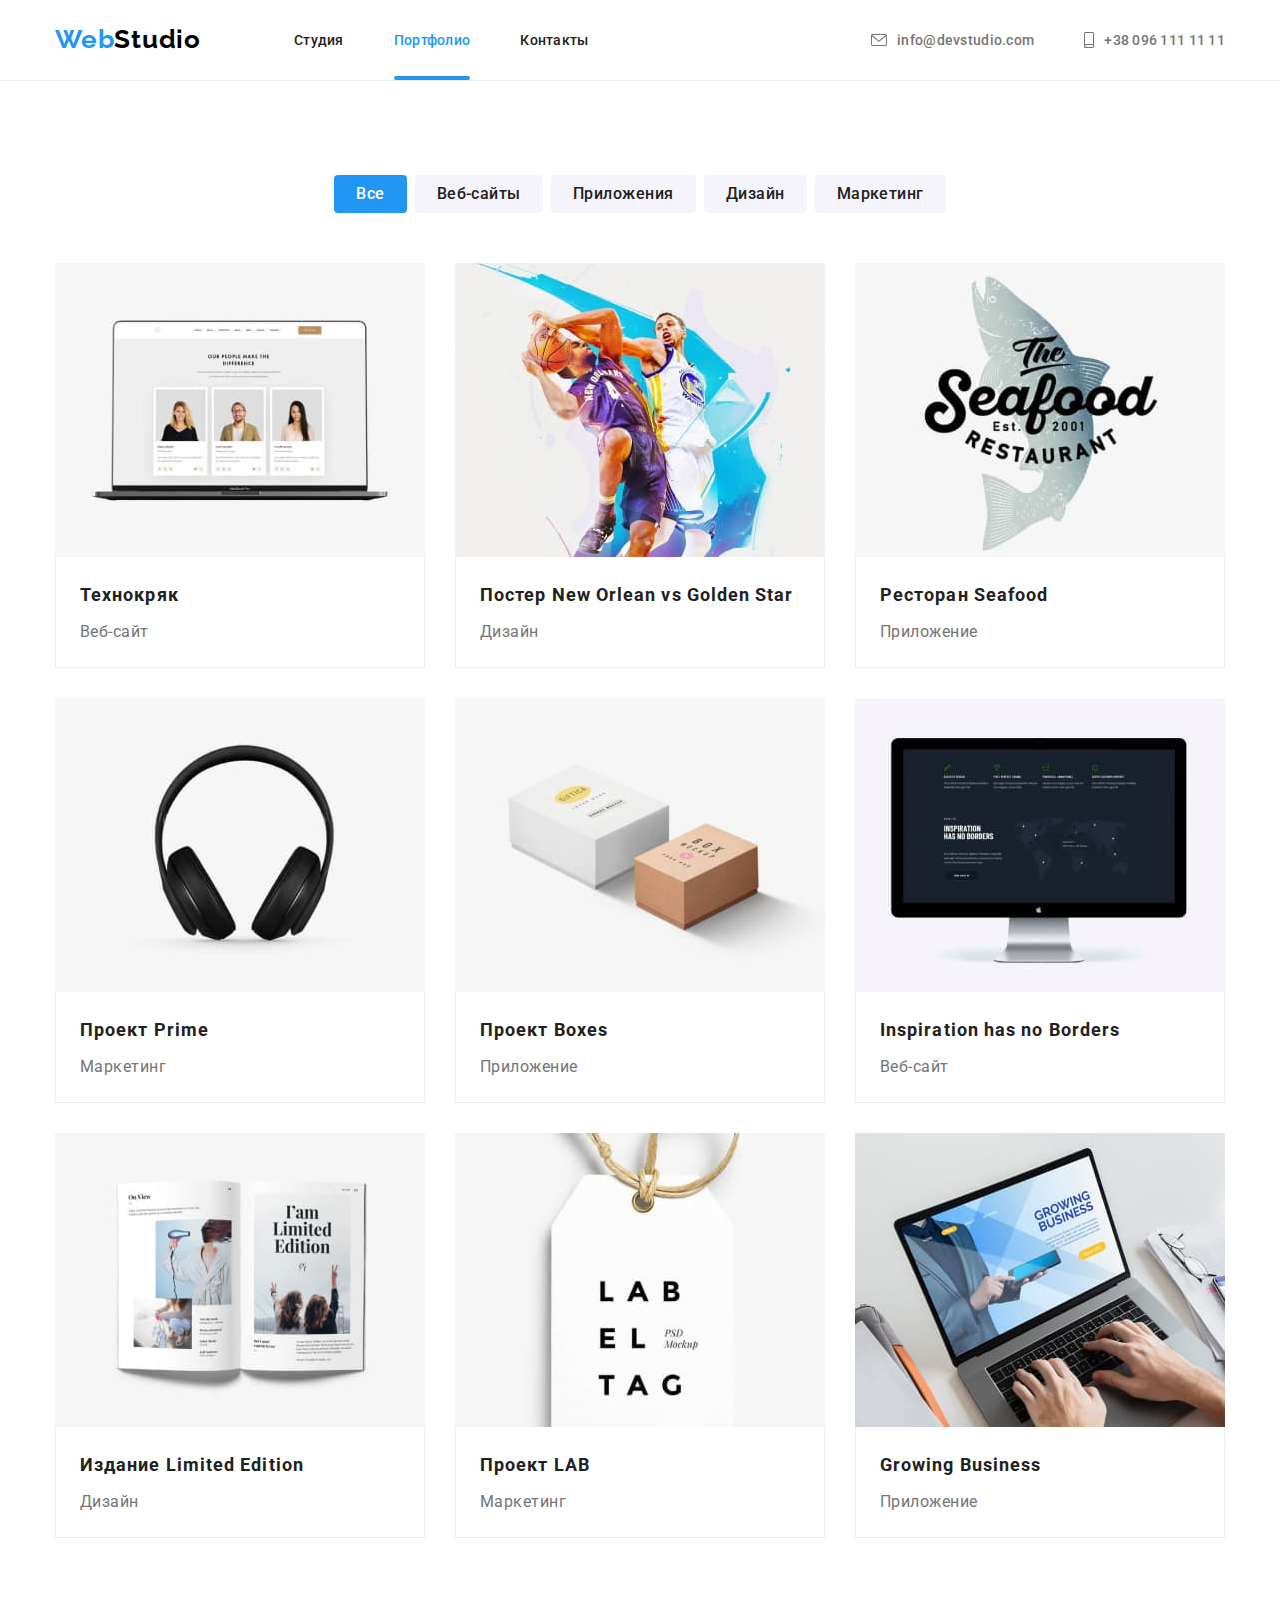
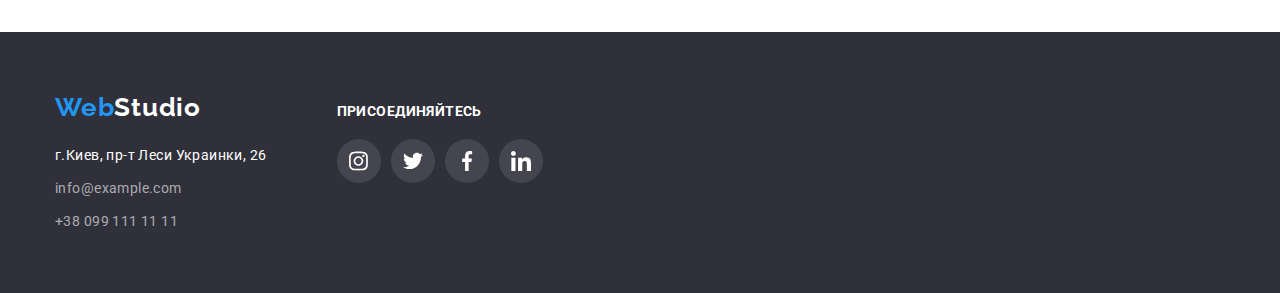
==== portfolio.html @ 3d9059d0 "first commit" ====
<!DOCTYPE html>
<html lang="ru">

<head>
    <meta charset="UTF-8" />
    <meta http-equiv="X-UA-Compatible" content="IE=edge" />
    <meta name="viewport" content="width=device-width, initial-scale=1.0" />
    <title>Студия</title>
    <link rel="preconnect" href="https://fonts.googleapis.com" />
    <link rel="preconnect" href="https://fonts.gstatic.com" crossorigin />
    <link href="https://fonts.googleapis.com/css2?family=Raleway:wght@700&family=Roboto:wght@400;500;700;900&display=swap" rel="stylesheet" />
    <link rel="stylesheet" href="https://cdnjs.cloudflare.com/ajax/libs/modern-normalize/1.1.0/modern-normalize.min.css" />
    <link rel="stylesheet" href="./css/styles.css" />
</head>

<body>
    <!-- Page header-->
    <header class="page-header">
        <!-- Main navigation -->
        <nav class="container main-nav">
            <a href="./index.html" class="logo">Web<span class="color-black">Studio</span></a>
            <ul class="site-nav">
                <li class="item"><a href="./index.html" class="link-text">Студия</a></li>
                <li class="item"><a href="./portfolio.html" class="link-text current">Портфолио</a></li>
                <li class="item"><a href="#" class="link-text">Контакты</a></li>
            </ul>

            <ul class="contacts">
                <li class="item">
                    <a href="mailto:info@devstudio.com" class="link-text">
                        <svg width="16" height="16">
                <use href="./images/icons.svg#envelope"></use>
              </svg>
                        <span>info@devstudio.com</span>
                    </a>
                </li>
                <li class="item">
                    <a href="tel:+380961111111" class="link-text">
                        <svg width="10" height="16">
                <use href="./images/icons.svg#smartphone"></use>
              </svg> +38 096 111 11 11
                    </a>
                </li>
            </ul>
        </nav>
    </header>
    <!-- Unique page content -->
    <main>
        <section class="section">
            <div class="container">
                <h1 class="invisible">Портфолио</h1>
                <ul class="portfolio-filter">
                    <li class="item">
                        <button type="button" class="btn btn-filter btn-active">Все</button>
                    </li>
                    <li class="item">
                        <button type="button" class="btn btn-filter">Веб-сайты</button>
                    </li>
                    <li class="item">
                        <button type="button" class="btn btn-filter">Приложения</button>
                    </li>
                    <li class="item">
                        <button type="button" class="btn btn-filter">Дизайн</button>
                    </li>
                    <li class="item">
                        <button type="button" class="btn btn-filter">Маркетинг</button>
                    </li>
                </ul>
                <ul class="portfolio-list">
                    <li class="item">
                        <a href="#">
                            <div class="item-thumb">
                                <img src="./images/portfolio/portfolio1.jpg" alt="Технокряк" width="370" height="294" />
                                <div class="portfolio-overlay">
                                    <p class="description">
                                        Технокряк это современная площадка распространения коронавируса. Компании используют эту платформу для цифрового шпионажа и атак на защищённые сервера конкурентов.
                                    </p>
                                </div>
                            </div>
                            <div class="item-content">
                                <h2 class="portfolio-title">Технокряк</h2>
                                <p class="portfolio-text">Веб-сайт</p>
                            </div>
                        </a>
                    </li>
                    <li class="item">
                        <a href="#">
                            <div class="item-thumb">
                                <img src="./images/portfolio/portfolio2.jpg" alt="Постер New Orlean" width="370" height="294" />
                                <div class="portfolio-overlay">
                                    <p class="description">
                                        Технокряк это современная площадка распространения коронавируса. Компании используют эту платформу для цифрового шпионажа и атак на защищённые сервера конкурентов.
                                    </p>
                                </div>
                            </div>
                            <div class="item-content">
                                <h2 class="portfolio-title">Постер New Orlean vs Golden Star</h2>
                                <p class="portfolio-text">Дизайн</p>
                            </div>
                        </a>
                    </li>
                    <li class="item">
                        <a href="#">
                            <div class="item-thumb">
                                <img src="./images/portfolio/portfolio3.jpg" alt="Ресторан Seafood" width="370" height="294" />
                                <div class="portfolio-overlay">
                                    <p class="description">
                                        Технокряк это современная площадка распространения коронавируса. Компании используют эту платформу для цифрового шпионажа и атак на защищённые сервера конкурентов.
                                    </p>
                                </div>
                            </div>
                            <div class="item-content">
                                <h2 class="portfolio-title">Ресторан Seafood</h2>
                                <p class="portfolio-text">Приложение</p>
                            </div>
                        </a>
                    </li>
                    <li class="item">
                        <a href="#">
                            <div class="item-thumb">
                                <img src="./images/portfolio/portfolio4.jpg" alt="Проект Prime" width="370" height="294" />
                                <div class="portfolio-overlay">
                                    <p class="description">
                                        Технокряк это современная площадка распространения коронавируса. Компании используют эту платформу для цифрового шпионажа и атак на защищённые сервера конкурентов.
                                    </p>
                                </div>
                            </div>
                            <div class="item-content">
                                <h2 class="portfolio-title">Проект Prime</h2>
                                <p class="portfolio-text">Маркетинг</p>
                            </div>
                        </a>
                    </li>
                    <li class="item">
                        <a href="#">
                            <div class="item-thumb">
                                <img src="./images/portfolio/portfolio5.jpg" alt="Проект Boxes" width="370" height="294" />
                                <div class="portfolio-overlay">
                                    <p class="description">
                                        Технокряк это современная площадка распространения коронавируса. Компании используют эту платформу для цифрового шпионажа и атак на защищённые сервера конкурентов.
                                    </p>
                                </div>
                            </div>
                            <div class="item-content">
                                <h2 class="portfolio-title">Проект Boxes</h2>
                                <p class="portfolio-text">Приложение</p>
                            </div>
                        </a>
                    </li>
                    <li class="item">
                        <a href="#">
                            <div class="item-thumb">
                                <img src="./images/portfolio/portfolio6.jpg" alt="Inspiration has no Borders" width="370" height="294" />
                                <div class="portfolio-overlay">
                                    <p class="description">
                                        Технокряк это современная площадка распространения коронавируса. Компании используют эту платформу для цифрового шпионажа и атак на защищённые сервера конкурентов.
                                    </p>
                                </div>
                            </div>
                            <div class="item-content">
                                <h2 lang="en" class="portfolio-title">Inspiration has no Borders</h2>
                                <p class="portfolio-text">Веб-сайт</p>
                            </div>
                        </a>
                    </li>
                    <li class="item">
                        <a href="#">
                            <div class="item-thumb">
                                <img src="./images/portfolio/portfolio7.jpg" alt="Издание Limited Edition" width="370" height="294" />
                                <div class="portfolio-overlay">
                                    <p class="description">
                                        Технокряк это современная площадка распространения коронавируса. Компании используют эту платформу для цифрового шпионажа и атак на защищённые сервера конкурентов.
                                    </p>
                                </div>
                            </div>
                            <div class="item-content">
                                <h2 class="portfolio-title">Издание Limited Edition</h2>
                                <p class="portfolio-text">Дизайн</p>
                            </div>
                        </a>
                    </li>
                    <li class="item">
                        <a href="#">
                            <div class="item-thumb">
                                <img src="./images/portfolio/portfolio8.jpg" alt="Проект LAB" width="370" height="294" />
                                <div class="portfolio-overlay">
                                    <p class="description">
                                        Технокряк это современная площадка распространения коронавируса. Компании используют эту платформу для цифрового шпионажа и атак на защищённые сервера конкурентов.
                                    </p>
                                </div>
                            </div>
                            <div class="item-content">
                                <h2 class="portfolio-title">Проект LAB</h2>
                                <p class="portfolio-text">Маркетинг</p>
                            </div>
                        </a>
                    </li>
                    <li class="item">
                        <a href="#">
                            <div class="item-thumb">
                                <img src="./images/portfolio/portfolio9.jpg" alt="Growing Business" width="370" height="294" />
                                <div class="portfolio-overlay">
                                    <p class="description">
                                        Технокряк это современная площадка распространения коронавируса. Компании используют эту платформу для цифрового шпионажа и атак на защищённые сервера конкурентов.
                                    </p>
                                </div>
                            </div>
                            <div class="item-content">
                                <h2 lang="en" class="portfolio-title">Growing Business</h2>
                                <p class="portfolio-text">Приложение</p>
                            </div>
                        </a>
                    </li>
                </ul>
            </div>
        </section>
    </main>
    <!-- Page footer-->
    <footer class="page-footer">
        <div class="container">
            <div class="footer-list">
                <div class="footer-address">
                    <a href="./index.html" class="logo logo-footer">
              Web<span class="color-white">Studio</span>
            </a>
                    <address>
              <ul class="address">
                <li>
                  <a
                    href="https://goo.gl/maps/w9HEKeFZL726Zbut9"
                    target="_blank"
                    rel="noreferrer noopener nofollow"
                    class="address-link"
                  >
                    г.Киев, пр-т Леси Украинки, 26
                  </a>
                </li>
                <li>
                  <a href="mailto:info@example.com" class="address-link address-contact">
                    info@example.com
                  </a>
                </li>
                <li>
                  <a href="tel:+380991111111" class="address-link address-contact">
                    +38 099 111 11 11
                  </a>
                </li>
              </ul>
            </address>
                </div>
                <div class="footer-social">
                    <p class="footer-text">Присоединяйтесь</p>
                    <ul class="footer-social-list">
                        <li class="item">
                            <a href="#" class="footer-social-link">
                                <svg width="20" height="20"><use href="./images/icons.svg#instagram"></use></svg>
                            </a>
                        </li>
                        <li class="item">
                            <a href="#" class="footer-social-link">
                                <svg width="20" height="20"><use href="./images/icons.svg#twitter"></use></svg>
                            </a>
                        </li>
                        <li class="item">
                            <a href="#" class="footer-social-link">
                                <svg width="20" height="20"><use href="./images/icons.svg#facebook"></use></svg>
                            </a>
                        </li>
                        <li class="item">
                            <a href="#" class="footer-social-link">
                                <svg width="20" height="20"><use href="./images/icons.svg#linkedin"></use></svg>
                            </a>
                        </li>
                    </ul>
                </div>
            </div>
        </div>
    </footer>
</body>

</html>
---- css/styles.css ----
:root {
    --main-font: 'Roboto';
    --second-font: 'Raleway';
    --main-color-text: #212121;
    --second-color-text: #757575;
    --accent-color: #2196f3;
    --accent-second-color: #188ce8;
    --primary-bgr: #ffffff;
    --second-bgr: #f5f4fa;
    --accent-bgr: #2f303a;
    --sec-text-color: var(--primary-bgr);
    --timing-function: cubic-bezier(0.4, 0, 0.2, 1);
}

body {
    font-family: var(--main-font), sans-serif;
    font-size: 14px;
    font-style: normal;
    font-weight: normal;
    background: var(--primary-bgr);
    color: var(--main-color-text);
}

ul {
    list-style: none;
    padding-left: 0;
}

a {
    text-decoration: none;
}

h1,
h2,
h3,
h4,
h5,
h6,
ul,
p {
    margin-top: 0;
    margin-bottom: 0;
}

img {
    display: block;
}

.btn {
    font-family: inherit;
    border-width: 0;
    cursor: pointer;
}

.color-black {
    color: #000000;
}

.color-white {
    color: #ffffff;
}

.invisible {
    visibility: hidden;
    height: 0;
}

.page-header {
    border-bottom: 1px solid #ececec;
}

.section {
    padding: 94px 0 94px 0;
}

.section-title {
    font-weight: 700;
    font-size: 36px;
    line-height: calc(42 / 36);
    text-align: center;
    letter-spacing: 0.03em;
    color: var(--main-color-text);
    margin-bottom: 50px;
}

.container {
    width: 1200px;
    margin-left: auto;
    margin-right: auto;
    padding-left: 15px;
    padding-right: 15px;
}


/* navigation section */

.logo {
    display: block;
    margin-right: 93px;
    padding-top: 24px;
    padding-bottom: 25px;
    font-family: var(--second-font), sans-serif;
    font-weight: 700;
    font-size: 26px;
    line-height: calc(31 / 26);
    letter-spacing: 0.03em;
    color: var(--accent-color);
}

.page-header .main-nav {
    display: flex;
    align-items: center;
}

.site-nav,
.contacts {
    display: flex;
}

.contacts {
    margin-left: auto;
}

.site-nav .item:not(:last-child) {
    margin-right: 50px;
}

.site-nav .link-text,
.contacts .link-text {
    display: block;
    padding-top: 32px;
    padding-bottom: 32px;
    font-weight: 500;
    line-height: calc(16 / 14);
    letter-spacing: 0.02em;
}

.site-nav .link-text {
    position: relative;
    color: var(--main-color-text);
}

.site-nav .link-text::after {
    content: '';
    position: absolute;
    left: 0;
    bottom: 0;
    display: block;
    width: 100%;
    height: 4px;
    border-radius: 2px;
    background-color: var(--accent-color);
    opacity: 0;
    transform: scaleX(0);
    transition: transform 250ms cubic-bezier(0.4, 0, 0.2, 1), opacity 250ms cubic-bezier(0.4, 0, 0.2, 1);
}

.site-nav .link-text:hover::after,
.link-text.current::after {
    opacity: 1;
    transform: scaleX(1);
}

.contacts .link-text {
    display: flex;
    align-items: center;
    justify-content: center;
    color: var(--second-color-text);
    transition: color 250ms var(--timing-function);
}

.contacts .item+.item {
    margin-left: 50px;
}

.link-text.current {
    color: var(--accent-color);
}

.link-text svg {
    margin-right: 10px;
    fill: #757575;
    transition: fill 250ms var(--timing-function);
}

.contacts .link-text:hover svg,
.contacts .link-text:focus svg {
    fill: var(--accent-color);
}

.site-nav .link-text:hover,
.site-nav .link-text:focus,
.contacts .link-text:hover,
.contacts .link-text:focus {
    color: var(--accent-color);
}


/* hero section */

.hero {
    min-height: 600px;
    max-width: 1600px;
    margin-left: auto;
    margin-right: auto;
    padding: 200px 0;
    text-align: center;
    border: 1px solid #000000;
    background-color: #c4c4c4;
    background-image: linear-gradient(rgba(25, 28, 38, 0.2), rgba(25, 28, 38, 0.2)), url('../images/hero.jpg');
    background-repeat: no-repeat;
    background-size: cover;
    background-position: center;
    filter: drop-shadow(0px 4px 4px rgba(0, 0, 0, 0.25));
}

.hero-title {
    font-weight: 900;
    font-size: 44px;
    line-height: calc(60 / 44);
    letter-spacing: 0.06em;
    text-transform: uppercase;
    max-width: 650px;
    margin: 0 auto;
    margin-bottom: 30px;
    color: var(--sec-text-color);
}

.hero-btn {
    background-color: var(--accent-color);
    box-shadow: 0px 4px 4px rgba(0, 0, 0, 0.15);
    border-radius: 4px;
    padding: 10px 32px;
    display: inline-block;
    font-weight: 700;
    font-size: 16px;
    line-height: calc(30 / 16);
    letter-spacing: 0.06em;
    color: var(--sec-text-color);
    transition: background-color 250ms var(--timing-function);
}

.hero-btn:hover,
.hero-btn:focus {
    background-color: var(--accent-second-color);
}


/* section  featurs*/

.feature-section {
    padding-bottom: 0px;
}

.feature-list {
    display: flex;
}

.feature-list>.item {
    width: calc(100% - 90px / 4);
}

.feature-list>.item:not(:nth-child(4n)) {
    margin-right: 30px;
}

.thumb {
    margin-left: -4px;
    margin-bottom: -4px;
    padding: 25px 0 25px 0;
    text-align: center;
    margin-bottom: 30px;
    background-color: var(--second-bgr);
}

.feature-title {
    font-weight: 700;
    line-height: calc(16 / 14);
    letter-spacing: 0.03em;
    text-transform: uppercase;
    color: var(--main-color-text);
    margin-bottom: 10px;
}

.feature-text {
    line-height: calc(24 / 14);
    letter-spacing: 0.03em;
    color: var(--second-color-text);
}


/* works section */

.works-list {
    display: flex;
}

.works-list .item {
    width: calc(100% - 60px / 3);
}

.works-list .item:not(:nth-child(3n)) {
    margin-right: 30px;
}

.works-list .item-thumb {
    position: relative;
}

.img-label {
    position: absolute;
    bottom: 0;
    left: 0;
    display: flex;
    justify-content: center;
    padding-top: 24px;
    padding-bottom: 24px;
    width: 100%;
    align-items: center;
    background: rgba(47, 48, 58, 0.8);
}

.img-label-text {
    font-weight: bold;
    font-size: 14px;
    line-height: calc(16 / 14);
    letter-spacing: 0.03em;
    text-transform: uppercase;
    color: var(--sec-text-color);
}


/* our team */

.team-section {
    background-color: var(--second-bgr);
}

.team-list {
    display: flex;
}

.team-list>.item {
    width: calc(100% - 90px / 4);
    background-color: var(--primary-bgr);
    box-shadow: 0px 1px 3px rgba(0, 0, 0, 0.12), 0px 1px 1px rgba(0, 0, 0, 0.14), 0px 2px 1px rgba(0, 0, 0, 0.2);
    border-radius: 0px 0px 4px 4px;
}

.team-list>.item:not(:nth-child(4n)) {
    margin-right: 30px;
}

.team-content {
    padding-top: 30px;
    padding-bottom: 30px;
}

.team-title {
    margin-bottom: 10px;
    font-weight: 500;
    font-size: 16px;
    line-height: calc(19 / 16);
    text-align: center;
    letter-spacing: 0.03em;
    color: var(--main-color-text);
}

.team-text {
    margin-bottom: 16px;
    font-size: 16px;
    line-height: calc(19 / 16);
    text-align: center;
    letter-spacing: 0.03em;
    color: var(--second-color-text);
}

.team-social-list {
    display: flex;
    justify-content: center;
}

.team-social-list>.item:not(:last-child) {
    margin-right: 10px;
}


/* team social link lists */

.team-social-link {
    display: flex;
    align-items: center;
    justify-content: center;
    width: 44px;
    height: 44px;
    border-radius: 50%;
    background-color: var(--primary-bgr);
    transition: background-color 250ms var(--timing-function);
}

.team-social-link svg {
    width: 20px;
    height: 20px;
    fill: #afb1b8;
    transition: fill 250ms var(--timing-function);
}

.team-social-link:hover,
.team-social-link:focus {
    background-color: var(--accent-color);
}

.team-social-link:hover svg,
.team-social-link:focus svg {
    fill: #ffffff;
}


/* customer section */

.customer-list {
    display: flex;
}

.customer-list>.item:not(:nth-child(6n)) {
    margin-right: 30px;
}

.customer-link {
    display: block;
    width: 170px;
    height: 92px;
    padding: 16px 32px;
    border: 1px solid #afb1b8;
    border-radius: 4px;
    transition: border-color 250ms var(--timing-function);
}

.customer-link svg {
    fill: #afb1b8;
    transition: fill 250ms var(--timing-function);
}

.customer-link:hover {
    border: 1px solid var(--accent-color);
}

.customer-link:hover svg,
.customer-link:focus svg {
    fill: var(--accent-color);
}


/* footer */

.page-footer {
    padding: 60px 0 60px 0;
    background-color: var(--accent-bgr);
}

.footer-list {
    display: flex;
    align-items: baseline;
}

.logo-footer {
    margin-right: 0;
    padding: 0;
}


/* footer address */

.address {
    margin-top: 20px;
    font-style: normal;
}

.address-link {
    display: inline-block;
    line-height: 24px;
    letter-spacing: 0.03em;
    color: var(--primary-bgr);
}

.address-link.address-contact {
    margin-top: 9px;
    color: rgba(255, 255, 255, 0.6);
    transition: color 250ms var(--timing-function);
}

.address-link.address-contact:hover,
.address-link.address-contact:focus {
    color: var(--accent-color);
}


/* footer social link */

.footer-social {
    padding-left: 70px;
}

.footer-text {
    margin-bottom: 20px;
    font-weight: bold;
    line-height: calc(16 / 14);
    letter-spacing: 0.03em;
    text-transform: uppercase;
    color: var(--primary-bgr);
}

.footer-social-list {
    display: flex;
}

.footer-social-list>.item:not(:last-child) {
    margin-right: 10px;
}

.footer-social-link {
    display: flex;
    align-items: center;
    justify-content: center;
    width: 44px;
    height: 44px;
    border-radius: 50%;
    background-color: rgba(255, 255, 255, 0.1);
    transition: background-color 250ms var(--timing-function);
}

.footer-social-link svg {
    fill: var(--primary-bgr);
    transition: fill 250ms var(--timing-function);
}

.footer-social-link:hover {
    background-color: var(--accent-color);
}

.footer-social-link:hover svg,
.footer-social-link:focus svg {
    fill: var(--primary-bgr);
}


/* portfolio page */

.portfolio-filter {
    margin-bottom: 50px;
    display: flex;
    justify-content: center;
}

.portfolio-filter .item:not(:last-child) {
    margin-right: 8px;
}

.btn-filter {
    padding: 6px 22px;
    font-weight: 500;
    font-size: 16px;
    line-height: calc(26 / 16);
    text-align: center;
    letter-spacing: 0.03em;
    border-radius: 4px;
    color: var(--main-color-text);
    background-color: var(--second-bgr);
    transition: background-color 250ms var(--timing-function);
}

.btn-filter:hover,
.btn-filter:focus {
    background-color: var(--accent-color);
    color: var(--sec-text-color);
}

.btn-filter.btn-active {
    background-color: var(--accent-color);
    color: var(--sec-text-color);
}


/* portfolio lists */

.portfolio-list {
    display: flex;
    flex-wrap: wrap;
}

.portfolio-list .item {
    margin-bottom: 30px;
    transition: background-color 250ms var(--timing-function);
}

.portfolio-list .item:not(:nth-child(3n)) {
    margin-right: 30px;
}

.portfolio-list .item:nth-last-child(-n+3) {
    margin-bottom: 0;
}

.portfolio-filter .item:hover,
.portfolio-filter .item:focus {
    box-shadow: 0px 3px 1px rgba(0, 0, 0, 0.1), 0px 1px 2px rgba(0, 0, 0, 0.08), 0px 2px 2px rgba(0, 0, 0, 0.12);
    border-radius: 4px;
}

.portfolio-list .item:hover,
.portfolio-list .item:focus {
    box-shadow: 0px 1px 3px rgb(0 0 0 / 12%), 0px 1px 1px rgb(0 0 0 / 14%), 0px 2px 1px rgb(0 0 0 / 20%);
}

.portfolio-list .item:hover .portfolio-overlay {
    transform: translateY(0);
    opacity: 1;
}

.portfolio-list .item-thum:hover::before {
    opacity: 1;
}

.portfolio-list .item-thumb {
    position: relative;
    overflow: hidden;
}

.portfolio-overlay {
    position: absolute;
    top: 0;
    left: 0;
    width: 100%;
    height: 100%;
    padding: 63px 24px;
    background: rgba(33, 150, 243, 0.9);
    transform: translateY(100%);
    opacity: 0;
    transition: transform 250ms var(--timing-function), opacity 250ms var(--timing-function);
}

.portfolio-overlay>.description {
    font-size: 18px;
    line-height: calc(28 / 18);
    letter-spacing: 0.03em;
    color: var(--sec-text-color);
}

.portfolio-title {
    margin-bottom: 4px;
    font-weight: 700;
    font-size: 18px;
    line-height: calc(36 / 18);
    letter-spacing: 0.06em;
    color: var(--main-color-text);
}

.portfolio-list .item-content {
    padding: 20px 24px;
    border-style: solid;
    border-width: 0 1px 1px 1px;
    border-color: #eeeeee;
}

.portfolio-text {
    font-size: 16px;
    line-height: calc(30 / 16);
    letter-spacing: 0.03em;
    color: var(--second-color-text);
}


/* modal style */

.backdrop {
    position: fixed;
    top: 0;
    left: 0;
    width: 100%;
    height: 100%;
    background-color: rgba(0, 0, 0, 0.2);
    opacity: 1;
    transition: opacity 250ms cubic-bezier(0.4, 0, 0.2, 1);
}

.backdrop.is-hidden {
    opacity: 0;
    pointer-events: none;
}

.backdrop.is-hidden .modal {
    transform: translate(-50%, -50%) scale(1.1);
}

.modal {
    position: absolute;
    top: 50%;
    left: 50%;
    min-width: 528px;
    min-height: 581px;
    padding: 15px;
    background-color: var(--primary-bgr);
    box-shadow: 0px 1px 3px rgba(0, 0, 0, 0.12), 0px 1px 1px rgba(0, 0, 0, 0.14), 0px 2px 1px rgba(0, 0, 0, 0.2);
    border-radius: 4px;
    transform: translate(-50%, -50%) scale(1);
    transition: transform 250ms cubic-bezier(0.4, 0, 0.2, 1);
}

.modal-close {
    display: flex;
    align-items: center;
    justify-content: center;
    position: absolute;
    top: 0;
    right: 0;
    margin-top: 8px;
    margin-right: 8px;
    width: 30px;
    height: 30px;
    border-radius: 50%;
    background-color: var(--primary-bgr);
    border: 1px solid rgba(0, 0, 0, 0.1);
}

.modal-close svg {
    fill: #000000;
}
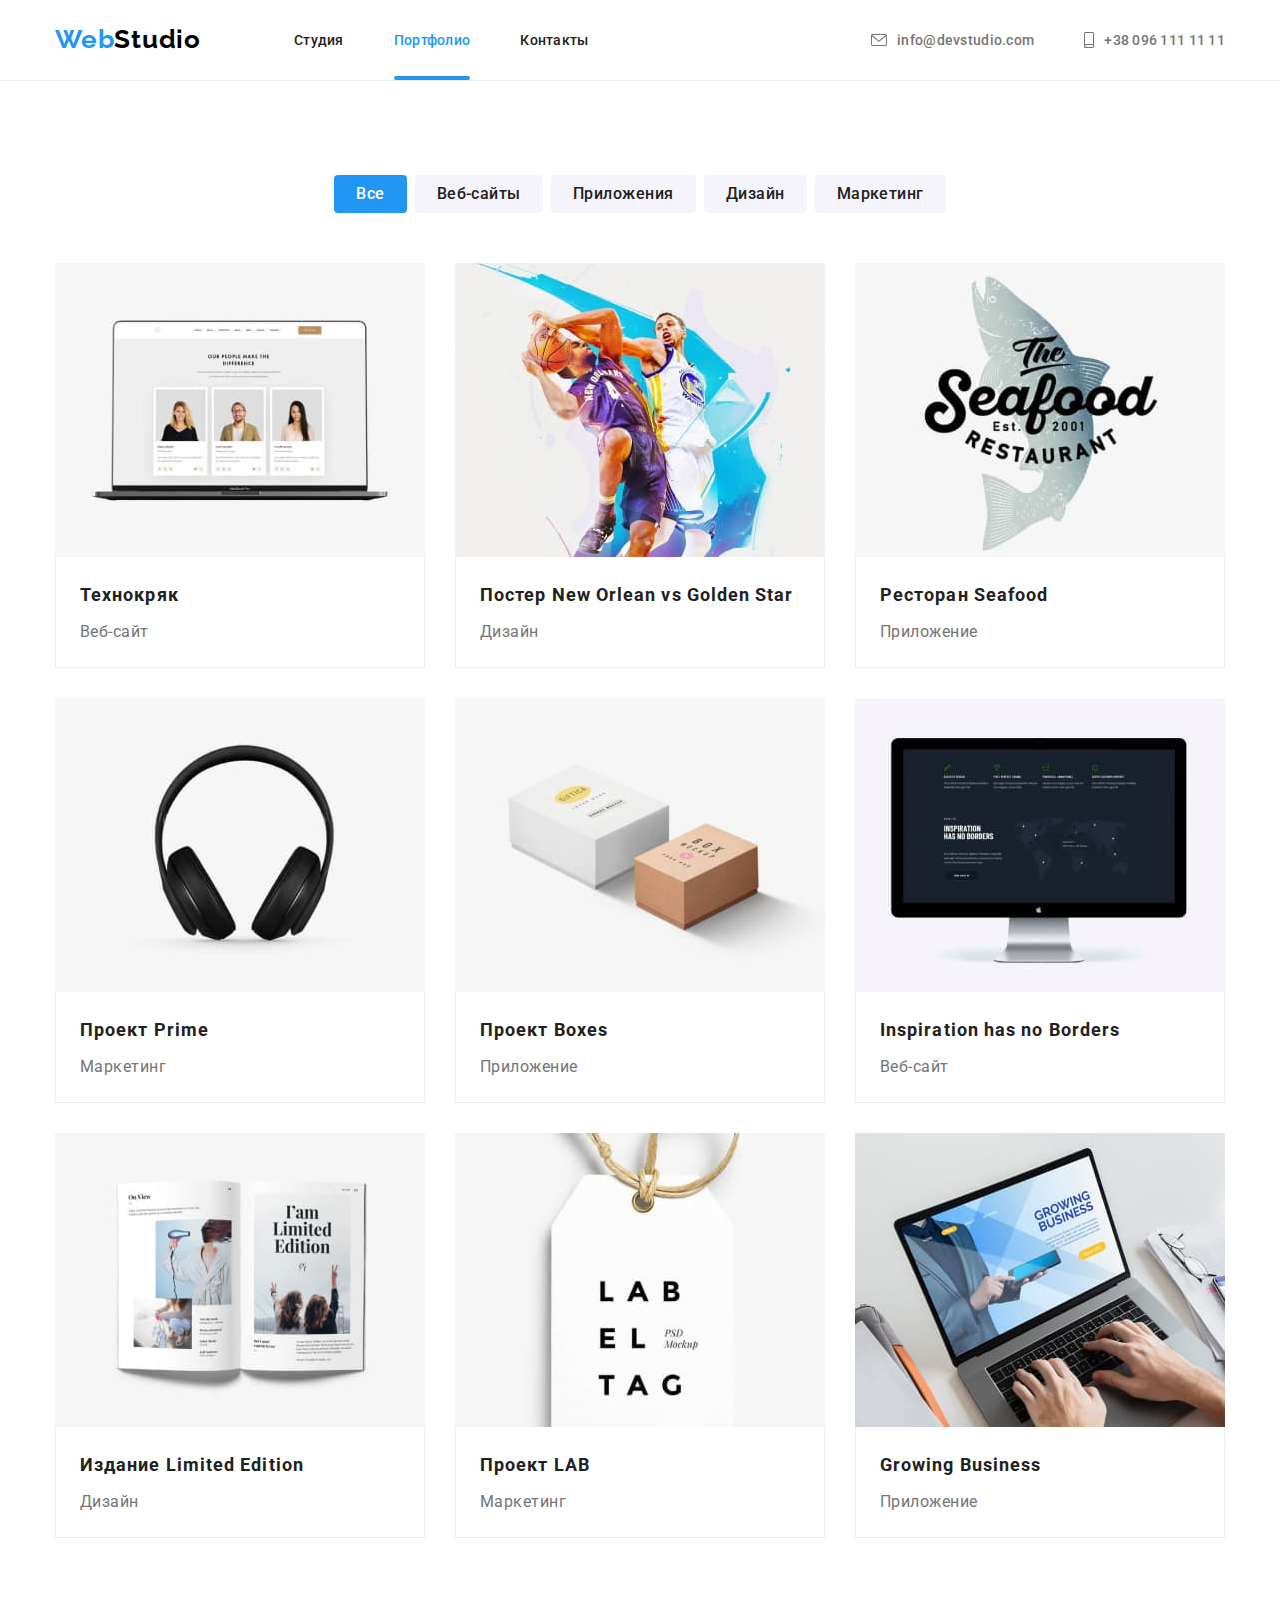
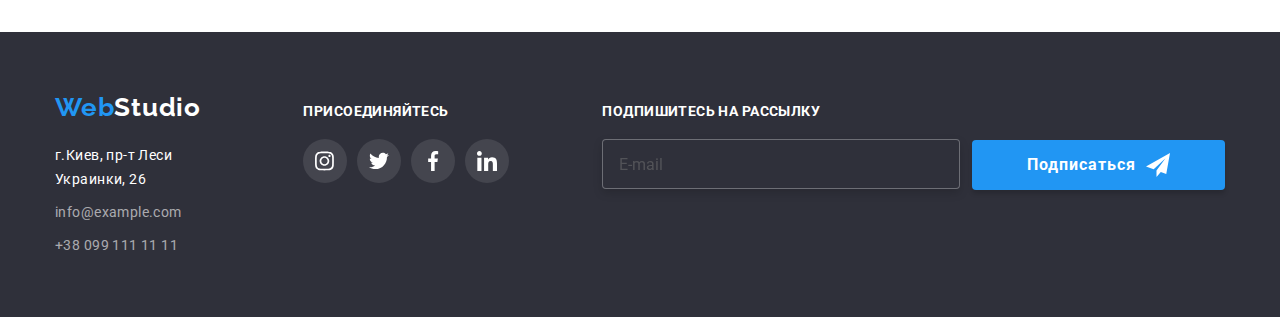
==== commit 309f08ed: "first commit" ====
--- a/portfolio.html
+++ b/portfolio.html
@@ -1,229 +1,298 @@
 <!DOCTYPE html>
 <html lang="ru">
-
-<head>
+  <head>
     <meta charset="UTF-8" />
     <meta http-equiv="X-UA-Compatible" content="IE=edge" />
     <meta name="viewport" content="width=device-width, initial-scale=1.0" />
     <title>Студия</title>
     <link rel="preconnect" href="https://fonts.googleapis.com" />
     <link rel="preconnect" href="https://fonts.gstatic.com" crossorigin />
-    <link href="https://fonts.googleapis.com/css2?family=Raleway:wght@700&family=Roboto:wght@400;500;700;900&display=swap" rel="stylesheet" />
-    <link rel="stylesheet" href="https://cdnjs.cloudflare.com/ajax/libs/modern-normalize/1.1.0/modern-normalize.min.css" />
+    <link
+      href="https://fonts.googleapis.com/css2?family=Raleway:wght@700&family=Roboto:wght@400;500;700;900&display=swap"
+      rel="stylesheet"
+    />
+    <link
+      rel="stylesheet"
+      href="https://cdnjs.cloudflare.com/ajax/libs/modern-normalize/1.1.0/modern-normalize.min.css"
+    />
     <link rel="stylesheet" href="./css/styles.css" />
-</head>
+  </head>
 
-<body>
+  <body>
     <!-- Page header-->
     <header class="page-header">
-        <!-- Main navigation -->
-        <nav class="container main-nav">
-            <a href="./index.html" class="logo">Web<span class="color-black">Studio</span></a>
-            <ul class="site-nav">
-                <li class="item"><a href="./index.html" class="link-text">Студия</a></li>
-                <li class="item"><a href="./portfolio.html" class="link-text current">Портфолио</a></li>
-                <li class="item"><a href="#" class="link-text">Контакты</a></li>
-            </ul>
+      <!-- Main navigation -->
+      <nav class="container main-nav">
+        <a href="./index.html" class="logo">Web<span class="color-black">Studio</span></a>
+        <ul class="site-nav">
+          <li class="item"><a href="./index.html" class="link-text">Студия</a></li>
+          <li class="item"><a href="./portfolio.html" class="link-text current">Портфолио</a></li>
+          <li class="item"><a href="#" class="link-text">Контакты</a></li>
+        </ul>
 
-            <ul class="contacts">
-                <li class="item">
-                    <a href="mailto:info@devstudio.com" class="link-text">
-                        <svg width="16" height="16">
+        <ul class="contacts">
+          <li class="item">
+            <a href="mailto:info@devstudio.com" class="link-text">
+              <svg width="16" height="16">
                 <use href="./images/icons.svg#envelope"></use>
               </svg>
-                        <span>info@devstudio.com</span>
-                    </a>
-                </li>
-                <li class="item">
-                    <a href="tel:+380961111111" class="link-text">
-                        <svg width="10" height="16">
+              <span>info@devstudio.com</span>
+            </a>
+          </li>
+          <li class="item">
+            <a href="tel:+380961111111" class="link-text">
+              <svg width="10" height="16">
                 <use href="./images/icons.svg#smartphone"></use>
-              </svg> +38 096 111 11 11
-                    </a>
-                </li>
-            </ul>
-        </nav>
+              </svg>
+              +38 096 111 11 11
+            </a>
+          </li>
+        </ul>
+      </nav>
     </header>
     <!-- Unique page content -->
     <main>
-        <section class="section">
-            <div class="container">
-                <h1 class="invisible">Портфолио</h1>
-                <ul class="portfolio-filter">
-                    <li class="item">
-                        <button type="button" class="btn btn-filter btn-active">Все</button>
-                    </li>
-                    <li class="item">
-                        <button type="button" class="btn btn-filter">Веб-сайты</button>
-                    </li>
-                    <li class="item">
-                        <button type="button" class="btn btn-filter">Приложения</button>
-                    </li>
-                    <li class="item">
-                        <button type="button" class="btn btn-filter">Дизайн</button>
-                    </li>
-                    <li class="item">
-                        <button type="button" class="btn btn-filter">Маркетинг</button>
-                    </li>
-                </ul>
-                <ul class="portfolio-list">
-                    <li class="item">
-                        <a href="#">
-                            <div class="item-thumb">
-                                <img src="./images/portfolio/portfolio1.jpg" alt="Технокряк" width="370" height="294" />
-                                <div class="portfolio-overlay">
-                                    <p class="description">
-                                        Технокряк это современная площадка распространения коронавируса. Компании используют эту платформу для цифрового шпионажа и атак на защищённые сервера конкурентов.
-                                    </p>
-                                </div>
-                            </div>
-                            <div class="item-content">
-                                <h2 class="portfolio-title">Технокряк</h2>
-                                <p class="portfolio-text">Веб-сайт</p>
-                            </div>
-                        </a>
-                    </li>
-                    <li class="item">
-                        <a href="#">
-                            <div class="item-thumb">
-                                <img src="./images/portfolio/portfolio2.jpg" alt="Постер New Orlean" width="370" height="294" />
-                                <div class="portfolio-overlay">
-                                    <p class="description">
-                                        Технокряк это современная площадка распространения коронавируса. Компании используют эту платформу для цифрового шпионажа и атак на защищённые сервера конкурентов.
-                                    </p>
-                                </div>
-                            </div>
-                            <div class="item-content">
-                                <h2 class="portfolio-title">Постер New Orlean vs Golden Star</h2>
-                                <p class="portfolio-text">Дизайн</p>
-                            </div>
-                        </a>
-                    </li>
-                    <li class="item">
-                        <a href="#">
-                            <div class="item-thumb">
-                                <img src="./images/portfolio/portfolio3.jpg" alt="Ресторан Seafood" width="370" height="294" />
-                                <div class="portfolio-overlay">
-                                    <p class="description">
-                                        Технокряк это современная площадка распространения коронавируса. Компании используют эту платформу для цифрового шпионажа и атак на защищённые сервера конкурентов.
-                                    </p>
-                                </div>
-                            </div>
-                            <div class="item-content">
-                                <h2 class="portfolio-title">Ресторан Seafood</h2>
-                                <p class="portfolio-text">Приложение</p>
-                            </div>
-                        </a>
-                    </li>
-                    <li class="item">
-                        <a href="#">
-                            <div class="item-thumb">
-                                <img src="./images/portfolio/portfolio4.jpg" alt="Проект Prime" width="370" height="294" />
-                                <div class="portfolio-overlay">
-                                    <p class="description">
-                                        Технокряк это современная площадка распространения коронавируса. Компании используют эту платформу для цифрового шпионажа и атак на защищённые сервера конкурентов.
-                                    </p>
-                                </div>
-                            </div>
-                            <div class="item-content">
-                                <h2 class="portfolio-title">Проект Prime</h2>
-                                <p class="portfolio-text">Маркетинг</p>
-                            </div>
-                        </a>
-                    </li>
-                    <li class="item">
-                        <a href="#">
-                            <div class="item-thumb">
-                                <img src="./images/portfolio/portfolio5.jpg" alt="Проект Boxes" width="370" height="294" />
-                                <div class="portfolio-overlay">
-                                    <p class="description">
-                                        Технокряк это современная площадка распространения коронавируса. Компании используют эту платформу для цифрового шпионажа и атак на защищённые сервера конкурентов.
-                                    </p>
-                                </div>
-                            </div>
-                            <div class="item-content">
-                                <h2 class="portfolio-title">Проект Boxes</h2>
-                                <p class="portfolio-text">Приложение</p>
-                            </div>
-                        </a>
-                    </li>
-                    <li class="item">
-                        <a href="#">
-                            <div class="item-thumb">
-                                <img src="./images/portfolio/portfolio6.jpg" alt="Inspiration has no Borders" width="370" height="294" />
-                                <div class="portfolio-overlay">
-                                    <p class="description">
-                                        Технокряк это современная площадка распространения коронавируса. Компании используют эту платформу для цифрового шпионажа и атак на защищённые сервера конкурентов.
-                                    </p>
-                                </div>
-                            </div>
-                            <div class="item-content">
-                                <h2 lang="en" class="portfolio-title">Inspiration has no Borders</h2>
-                                <p class="portfolio-text">Веб-сайт</p>
-                            </div>
-                        </a>
-                    </li>
-                    <li class="item">
-                        <a href="#">
-                            <div class="item-thumb">
-                                <img src="./images/portfolio/portfolio7.jpg" alt="Издание Limited Edition" width="370" height="294" />
-                                <div class="portfolio-overlay">
-                                    <p class="description">
-                                        Технокряк это современная площадка распространения коронавируса. Компании используют эту платформу для цифрового шпионажа и атак на защищённые сервера конкурентов.
-                                    </p>
-                                </div>
-                            </div>
-                            <div class="item-content">
-                                <h2 class="portfolio-title">Издание Limited Edition</h2>
-                                <p class="portfolio-text">Дизайн</p>
-                            </div>
-                        </a>
-                    </li>
-                    <li class="item">
-                        <a href="#">
-                            <div class="item-thumb">
-                                <img src="./images/portfolio/portfolio8.jpg" alt="Проект LAB" width="370" height="294" />
-                                <div class="portfolio-overlay">
-                                    <p class="description">
-                                        Технокряк это современная площадка распространения коронавируса. Компании используют эту платформу для цифрового шпионажа и атак на защищённые сервера конкурентов.
-                                    </p>
-                                </div>
-                            </div>
-                            <div class="item-content">
-                                <h2 class="portfolio-title">Проект LAB</h2>
-                                <p class="portfolio-text">Маркетинг</p>
-                            </div>
-                        </a>
-                    </li>
-                    <li class="item">
-                        <a href="#">
-                            <div class="item-thumb">
-                                <img src="./images/portfolio/portfolio9.jpg" alt="Growing Business" width="370" height="294" />
-                                <div class="portfolio-overlay">
-                                    <p class="description">
-                                        Технокряк это современная площадка распространения коронавируса. Компании используют эту платформу для цифрового шпионажа и атак на защищённые сервера конкурентов.
-                                    </p>
-                                </div>
-                            </div>
-                            <div class="item-content">
-                                <h2 lang="en" class="portfolio-title">Growing Business</h2>
-                                <p class="portfolio-text">Приложение</p>
-                            </div>
-                        </a>
-                    </li>
-                </ul>
-            </div>
-        </section>
+      <section class="section">
+        <div class="container">
+          <h1 class="invisible">Портфолио</h1>
+          <ul class="portfolio-filter">
+            <li class="item">
+              <button type="button" class="btn btn-filter btn-active">Все</button>
+            </li>
+            <li class="item">
+              <button type="button" class="btn btn-filter">Веб-сайты</button>
+            </li>
+            <li class="item">
+              <button type="button" class="btn btn-filter">Приложения</button>
+            </li>
+            <li class="item">
+              <button type="button" class="btn btn-filter">Дизайн</button>
+            </li>
+            <li class="item">
+              <button type="button" class="btn btn-filter">Маркетинг</button>
+            </li>
+          </ul>
+          <ul class="portfolio-list">
+            <li class="item">
+              <a href="#">
+                <div class="item-thumb">
+                  <img
+                    src="./images/portfolio/portfolio1.jpg"
+                    alt="Технокряк"
+                    width="370"
+                    height="294"
+                  />
+                  <div class="portfolio-overlay">
+                    <p class="description">
+                      Технокряк это современная площадка распространения коронавируса. Компании
+                      используют эту платформу для цифрового шпионажа и атак на защищённые сервера
+                      конкурентов.
+                    </p>
+                  </div>
+                </div>
+                <div class="item-content">
+                  <h2 class="portfolio-title">Технокряк</h2>
+                  <p class="portfolio-text">Веб-сайт</p>
+                </div>
+              </a>
+            </li>
+            <li class="item">
+              <a href="#">
+                <div class="item-thumb">
+                  <img
+                    src="./images/portfolio/portfolio2.jpg"
+                    alt="Постер New Orlean"
+                    width="370"
+                    height="294"
+                  />
+                  <div class="portfolio-overlay">
+                    <p class="description">
+                      Технокряк это современная площадка распространения коронавируса. Компании
+                      используют эту платформу для цифрового шпионажа и атак на защищённые сервера
+                      конкурентов.
+                    </p>
+                  </div>
+                </div>
+                <div class="item-content">
+                  <h2 class="portfolio-title">Постер New Orlean vs Golden Star</h2>
+                  <p class="portfolio-text">Дизайн</p>
+                </div>
+              </a>
+            </li>
+            <li class="item">
+              <a href="#">
+                <div class="item-thumb">
+                  <img
+                    src="./images/portfolio/portfolio3.jpg"
+                    alt="Ресторан Seafood"
+                    width="370"
+                    height="294"
+                  />
+                  <div class="portfolio-overlay">
+                    <p class="description">
+                      Технокряк это современная площадка распространения коронавируса. Компании
+                      используют эту платформу для цифрового шпионажа и атак на защищённые сервера
+                      конкурентов.
+                    </p>
+                  </div>
+                </div>
+                <div class="item-content">
+                  <h2 class="portfolio-title">Ресторан Seafood</h2>
+                  <p class="portfolio-text">Приложение</p>
+                </div>
+              </a>
+            </li>
+            <li class="item">
+              <a href="#">
+                <div class="item-thumb">
+                  <img
+                    src="./images/portfolio/portfolio4.jpg"
+                    alt="Проект Prime"
+                    width="370"
+                    height="294"
+                  />
+                  <div class="portfolio-overlay">
+                    <p class="description">
+                      Технокряк это современная площадка распространения коронавируса. Компании
+                      используют эту платформу для цифрового шпионажа и атак на защищённые сервера
+                      конкурентов.
+                    </p>
+                  </div>
+                </div>
+                <div class="item-content">
+                  <h2 class="portfolio-title">Проект Prime</h2>
+                  <p class="portfolio-text">Маркетинг</p>
+                </div>
+              </a>
+            </li>
+            <li class="item">
+              <a href="#">
+                <div class="item-thumb">
+                  <img
+                    src="./images/portfolio/portfolio5.jpg"
+                    alt="Проект Boxes"
+                    width="370"
+                    height="294"
+                  />
+                  <div class="portfolio-overlay">
+                    <p class="description">
+                      Технокряк это современная площадка распространения коронавируса. Компании
+                      используют эту платформу для цифрового шпионажа и атак на защищённые сервера
+                      конкурентов.
+                    </p>
+                  </div>
+                </div>
+                <div class="item-content">
+                  <h2 class="portfolio-title">Проект Boxes</h2>
+                  <p class="portfolio-text">Приложение</p>
+                </div>
+              </a>
+            </li>
+            <li class="item">
+              <a href="#">
+                <div class="item-thumb">
+                  <img
+                    src="./images/portfolio/portfolio6.jpg"
+                    alt="Inspiration has no Borders"
+                    width="370"
+                    height="294"
+                  />
+                  <div class="portfolio-overlay">
+                    <p class="description">
+                      Технокряк это современная площадка распространения коронавируса. Компании
+                      используют эту платформу для цифрового шпионажа и атак на защищённые сервера
+                      конкурентов.
+                    </p>
+                  </div>
+                </div>
+                <div class="item-content">
+                  <h2 lang="en" class="portfolio-title">Inspiration has no Borders</h2>
+                  <p class="portfolio-text">Веб-сайт</p>
+                </div>
+              </a>
+            </li>
+            <li class="item">
+              <a href="#">
+                <div class="item-thumb">
+                  <img
+                    src="./images/portfolio/portfolio7.jpg"
+                    alt="Издание Limited Edition"
+                    width="370"
+                    height="294"
+                  />
+                  <div class="portfolio-overlay">
+                    <p class="description">
+                      Технокряк это современная площадка распространения коронавируса. Компании
+                      используют эту платформу для цифрового шпионажа и атак на защищённые сервера
+                      конкурентов.
+                    </p>
+                  </div>
+                </div>
+                <div class="item-content">
+                  <h2 class="portfolio-title">Издание Limited Edition</h2>
+                  <p class="portfolio-text">Дизайн</p>
+                </div>
+              </a>
+            </li>
+            <li class="item">
+              <a href="#">
+                <div class="item-thumb">
+                  <img
+                    src="./images/portfolio/portfolio8.jpg"
+                    alt="Проект LAB"
+                    width="370"
+                    height="294"
+                  />
+                  <div class="portfolio-overlay">
+                    <p class="description">
+                      Технокряк это современная площадка распространения коронавируса. Компании
+                      используют эту платформу для цифрового шпионажа и атак на защищённые сервера
+                      конкурентов.
+                    </p>
+                  </div>
+                </div>
+                <div class="item-content">
+                  <h2 class="portfolio-title">Проект LAB</h2>
+                  <p class="portfolio-text">Маркетинг</p>
+                </div>
+              </a>
+            </li>
+            <li class="item">
+              <a href="#">
+                <div class="item-thumb">
+                  <img
+                    src="./images/portfolio/portfolio9.jpg"
+                    alt="Growing Business"
+                    width="370"
+                    height="294"
+                  />
+                  <div class="portfolio-overlay">
+                    <p class="description">
+                      Технокряк это современная площадка распространения коронавируса. Компании
+                      используют эту платформу для цифрового шпионажа и атак на защищённые сервера
+                      конкурентов.
+                    </p>
+                  </div>
+                </div>
+                <div class="item-content">
+                  <h2 lang="en" class="portfolio-title">Growing Business</h2>
+                  <p class="portfolio-text">Приложение</p>
+                </div>
+              </a>
+            </li>
+          </ul>
+        </div>
+      </section>
     </main>
     <!-- Page footer-->
     <footer class="page-footer">
-        <div class="container">
-            <div class="footer-list">
-                <div class="footer-address">
-                    <a href="./index.html" class="logo logo-footer">
+      <div class="container">
+        <div class="footer-list">
+          <div class="footer-address">
+            <a href="./index.html" class="logo logo-footer">
               Web<span class="color-white">Studio</span>
             </a>
-                    <address>
+            <address>
               <ul class="address">
                 <li>
                   <a
@@ -247,35 +316,55 @@
                 </li>
               </ul>
             </address>
-                </div>
-                <div class="footer-social">
-                    <p class="footer-text">Присоединяйтесь</p>
-                    <ul class="footer-social-list">
-                        <li class="item">
-                            <a href="#" class="footer-social-link">
-                                <svg width="20" height="20"><use href="./images/icons.svg#instagram"></use></svg>
-                            </a>
-                        </li>
-                        <li class="item">
-                            <a href="#" class="footer-social-link">
-                                <svg width="20" height="20"><use href="./images/icons.svg#twitter"></use></svg>
-                            </a>
-                        </li>
-                        <li class="item">
-                            <a href="#" class="footer-social-link">
-                                <svg width="20" height="20"><use href="./images/icons.svg#facebook"></use></svg>
-                            </a>
-                        </li>
-                        <li class="item">
-                            <a href="#" class="footer-social-link">
-                                <svg width="20" height="20"><use href="./images/icons.svg#linkedin"></use></svg>
-                            </a>
-                        </li>
-                    </ul>
-                </div>
-            </div>
+          </div>
+          <div class="footer-social">
+            <p class="footer-text">Присоединяйтесь</p>
+            <ul class="footer-social-list">
+              <li class="item">
+                <a href="#" class="footer-social-link">
+                  <svg width="20" height="20"><use href="./images/icons.svg#instagram"></use></svg>
+                </a>
+              </li>
+              <li class="item">
+                <a href="#" class="footer-social-link">
+                  <svg width="20" height="20"><use href="./images/icons.svg#twitter"></use></svg>
+                </a>
+              </li>
+              <li class="item">
+                <a href="#" class="footer-social-link">
+                  <svg width="20" height="20"><use href="./images/icons.svg#facebook"></use></svg>
+                </a>
+              </li>
+              <li class="item">
+                <a href="#" class="footer-social-link">
+                  <svg width="20" height="20"><use href="./images/icons.svg#linkedin"></use></svg>
+                </a>
+              </li>
+            </ul>
+          </div>
+          <div class="footer-subscriber">
+            <p class="footer-text">Подпишитесь на рассылку</p>
+            <form class="footer-form">
+              <div class="form-field">
+                <input
+                  type="email"
+                  name="mail-news"
+                  id="mail-news"
+                  class="form-input form-footer"
+                  placeholder="E-mail"
+                  required
+                />
+              </div>
+              <div class="footer-submit">
+                <button type="submit" class="btn footer-submit-btn">
+                  <span class="footer-submin-text">Подписаться</span>
+                  <svg width="24" height="24"><use href="./images/icons.svg#send-ico"></use></svg>
+                </button>
+              </div>
+            </form>
+          </div>
         </div>
+      </div>
     </footer>
-</body>
-
-</html>+  </body>
+</html>
--- a/css/styles.css
+++ b/css/styles.css
@@ -1,33 +1,33 @@
 :root {
-    --main-font: 'Roboto';
-    --second-font: 'Raleway';
-    --main-color-text: #212121;
-    --second-color-text: #757575;
-    --accent-color: #2196f3;
-    --accent-second-color: #188ce8;
-    --primary-bgr: #ffffff;
-    --second-bgr: #f5f4fa;
-    --accent-bgr: #2f303a;
-    --sec-text-color: var(--primary-bgr);
-    --timing-function: cubic-bezier(0.4, 0, 0.2, 1);
+  --main-font: 'Roboto';
+  --second-font: 'Raleway';
+  --main-color-text: #212121;
+  --second-color-text: #757575;
+  --accent-color: #2196f3;
+  --accent-second-color: #188ce8;
+  --primary-bgr: #ffffff;
+  --second-bgr: #f5f4fa;
+  --accent-bgr: #2f303a;
+  --sec-text-color: var(--primary-bgr);
+  --timing-function: cubic-bezier(0.4, 0, 0.2, 1);
 }
 
 body {
-    font-family: var(--main-font), sans-serif;
-    font-size: 14px;
-    font-style: normal;
-    font-weight: normal;
-    background: var(--primary-bgr);
-    color: var(--main-color-text);
+  font-family: var(--main-font), sans-serif;
+  font-size: 14px;
+  font-style: normal;
+  font-weight: normal;
+  background: var(--primary-bgr);
+  color: var(--main-color-text);
 }
 
 ul {
-    list-style: none;
-    padding-left: 0;
+  list-style: none;
+  padding-left: 0;
 }
 
 a {
-    text-decoration: none;
+  text-decoration: none;
 }
 
 h1,
@@ -38,690 +38,879 @@
 h6,
 ul,
 p {
-    margin-top: 0;
-    margin-bottom: 0;
+  margin-top: 0;
+  margin-bottom: 0;
 }
 
 img {
-    display: block;
+  display: block;
 }
 
 .btn {
-    font-family: inherit;
-    border-width: 0;
-    cursor: pointer;
+  font-family: inherit;
+  border-width: 0;
+  cursor: pointer;
 }
 
 .color-black {
-    color: #000000;
+  color: #000000;
 }
 
 .color-white {
-    color: #ffffff;
+  color: #ffffff;
 }
 
 .invisible {
-    visibility: hidden;
-    height: 0;
+  visibility: hidden;
+  height: 0;
 }
 
 .page-header {
-    border-bottom: 1px solid #ececec;
+  border-bottom: 1px solid #ececec;
 }
 
 .section {
-    padding: 94px 0 94px 0;
+  padding: 94px 0 94px 0;
 }
 
 .section-title {
-    font-weight: 700;
-    font-size: 36px;
-    line-height: calc(42 / 36);
-    text-align: center;
-    letter-spacing: 0.03em;
-    color: var(--main-color-text);
-    margin-bottom: 50px;
+  font-weight: 700;
+  font-size: 36px;
+  line-height: calc(42 / 36);
+  text-align: center;
+  letter-spacing: 0.03em;
+  color: var(--main-color-text);
+  margin-bottom: 50px;
 }
 
 .container {
-    width: 1200px;
-    margin-left: auto;
-    margin-right: auto;
-    padding-left: 15px;
-    padding-right: 15px;
-}
-
+  width: 1200px;
+  margin-left: auto;
+  margin-right: auto;
+  padding-left: 15px;
+  padding-right: 15px;
+}
 
 /* navigation section */
 
 .logo {
-    display: block;
-    margin-right: 93px;
-    padding-top: 24px;
-    padding-bottom: 25px;
-    font-family: var(--second-font), sans-serif;
-    font-weight: 700;
-    font-size: 26px;
-    line-height: calc(31 / 26);
-    letter-spacing: 0.03em;
-    color: var(--accent-color);
+  display: block;
+  margin-right: 93px;
+  padding-top: 24px;
+  padding-bottom: 25px;
+  font-family: var(--second-font), sans-serif;
+  font-weight: 700;
+  font-size: 26px;
+  line-height: calc(31 / 26);
+  letter-spacing: 0.03em;
+  color: var(--accent-color);
 }
 
 .page-header .main-nav {
-    display: flex;
-    align-items: center;
+  display: flex;
+  align-items: center;
 }
 
 .site-nav,
 .contacts {
-    display: flex;
+  display: flex;
 }
 
 .contacts {
-    margin-left: auto;
+  margin-left: auto;
 }
 
 .site-nav .item:not(:last-child) {
-    margin-right: 50px;
+  margin-right: 50px;
 }
 
 .site-nav .link-text,
 .contacts .link-text {
-    display: block;
-    padding-top: 32px;
-    padding-bottom: 32px;
-    font-weight: 500;
-    line-height: calc(16 / 14);
-    letter-spacing: 0.02em;
+  display: block;
+  padding-top: 32px;
+  padding-bottom: 32px;
+  font-weight: 500;
+  line-height: calc(16 / 14);
+  letter-spacing: 0.02em;
 }
 
 .site-nav .link-text {
-    position: relative;
-    color: var(--main-color-text);
+  position: relative;
+  color: var(--main-color-text);
 }
 
 .site-nav .link-text::after {
-    content: '';
-    position: absolute;
-    left: 0;
-    bottom: 0;
-    display: block;
-    width: 100%;
-    height: 4px;
-    border-radius: 2px;
-    background-color: var(--accent-color);
-    opacity: 0;
-    transform: scaleX(0);
-    transition: transform 250ms cubic-bezier(0.4, 0, 0.2, 1), opacity 250ms cubic-bezier(0.4, 0, 0.2, 1);
+  content: '';
+  position: absolute;
+  left: 0;
+  bottom: 0;
+  display: block;
+  width: 100%;
+  height: 4px;
+  border-radius: 2px;
+  background-color: var(--accent-color);
+  opacity: 0;
+  transform: scaleX(0);
+  transition: transform 250ms cubic-bezier(0.4, 0, 0.2, 1),
+    opacity 250ms cubic-bezier(0.4, 0, 0.2, 1);
 }
 
 .site-nav .link-text:hover::after,
 .link-text.current::after {
-    opacity: 1;
-    transform: scaleX(1);
+  opacity: 1;
+  transform: scaleX(1);
 }
 
 .contacts .link-text {
-    display: flex;
-    align-items: center;
-    justify-content: center;
-    color: var(--second-color-text);
-    transition: color 250ms var(--timing-function);
-}
-
-.contacts .item+.item {
-    margin-left: 50px;
+  display: flex;
+  align-items: center;
+  justify-content: center;
+  color: var(--second-color-text);
+  transition: color 250ms var(--timing-function);
+}
+
+.contacts .item + .item {
+  margin-left: 50px;
 }
 
 .link-text.current {
-    color: var(--accent-color);
+  color: var(--accent-color);
 }
 
 .link-text svg {
-    margin-right: 10px;
-    fill: #757575;
-    transition: fill 250ms var(--timing-function);
+  margin-right: 10px;
+  fill: #757575;
+  transition: fill 250ms var(--timing-function);
 }
 
 .contacts .link-text:hover svg,
 .contacts .link-text:focus svg {
-    fill: var(--accent-color);
+  fill: var(--accent-color);
 }
 
 .site-nav .link-text:hover,
 .site-nav .link-text:focus,
 .contacts .link-text:hover,
 .contacts .link-text:focus {
-    color: var(--accent-color);
-}
-
+  color: var(--accent-color);
+}
 
 /* hero section */
 
 .hero {
-    min-height: 600px;
-    max-width: 1600px;
-    margin-left: auto;
-    margin-right: auto;
-    padding: 200px 0;
-    text-align: center;
-    border: 1px solid #000000;
-    background-color: #c4c4c4;
-    background-image: linear-gradient(rgba(25, 28, 38, 0.2), rgba(25, 28, 38, 0.2)), url('../images/hero.jpg');
-    background-repeat: no-repeat;
-    background-size: cover;
-    background-position: center;
-    filter: drop-shadow(0px 4px 4px rgba(0, 0, 0, 0.25));
+  min-height: 600px;
+  max-width: 1600px;
+  margin-left: auto;
+  margin-right: auto;
+  padding: 200px 0;
+  text-align: center;
+  border: 1px solid #000000;
+  background-color: #c4c4c4;
+  background-image: linear-gradient(rgba(25, 28, 38, 0.2), rgba(25, 28, 38, 0.2)),
+    url('../images/hero.jpg');
+  background-repeat: no-repeat;
+  background-size: cover;
+  background-position: center;
+  filter: drop-shadow(0px 4px 4px rgba(0, 0, 0, 0.25));
 }
 
 .hero-title {
-    font-weight: 900;
-    font-size: 44px;
-    line-height: calc(60 / 44);
-    letter-spacing: 0.06em;
-    text-transform: uppercase;
-    max-width: 650px;
-    margin: 0 auto;
-    margin-bottom: 30px;
-    color: var(--sec-text-color);
+  font-weight: 900;
+  font-size: 44px;
+  line-height: calc(60 / 44);
+  letter-spacing: 0.06em;
+  text-transform: uppercase;
+  max-width: 650px;
+  margin: 0 auto;
+  margin-bottom: 30px;
+  color: var(--sec-text-color);
 }
 
 .hero-btn {
-    background-color: var(--accent-color);
-    box-shadow: 0px 4px 4px rgba(0, 0, 0, 0.15);
-    border-radius: 4px;
-    padding: 10px 32px;
-    display: inline-block;
-    font-weight: 700;
-    font-size: 16px;
-    line-height: calc(30 / 16);
-    letter-spacing: 0.06em;
-    color: var(--sec-text-color);
-    transition: background-color 250ms var(--timing-function);
+  background-color: var(--accent-color);
+  box-shadow: 0px 4px 4px rgba(0, 0, 0, 0.15);
+  border-radius: 4px;
+  padding: 10px 32px;
+  display: inline-block;
+  font-weight: 700;
+  font-size: 16px;
+  line-height: calc(30 / 16);
+  letter-spacing: 0.06em;
+  color: var(--sec-text-color);
+  transition: background-color 250ms var(--timing-function);
 }
 
 .hero-btn:hover,
 .hero-btn:focus {
-    background-color: var(--accent-second-color);
-}
-
+  background-color: var(--accent-second-color);
+}
 
 /* section  featurs*/
 
 .feature-section {
-    padding-bottom: 0px;
+  padding-bottom: 0px;
 }
 
 .feature-list {
-    display: flex;
-}
-
-.feature-list>.item {
-    width: calc(100% - 90px / 4);
-}
-
-.feature-list>.item:not(:nth-child(4n)) {
-    margin-right: 30px;
+  display: flex;
+}
+
+.feature-list > .item {
+  width: calc(100% - 90px / 4);
+}
+
+.feature-list > .item:not(:nth-child(4n)) {
+  margin-right: 30px;
 }
 
 .thumb {
-    margin-left: -4px;
-    margin-bottom: -4px;
-    padding: 25px 0 25px 0;
-    text-align: center;
-    margin-bottom: 30px;
-    background-color: var(--second-bgr);
+  margin-left: -4px;
+  margin-bottom: -4px;
+  padding: 25px 0 25px 0;
+  text-align: center;
+  margin-bottom: 30px;
+  background-color: var(--second-bgr);
 }
 
 .feature-title {
-    font-weight: 700;
-    line-height: calc(16 / 14);
-    letter-spacing: 0.03em;
-    text-transform: uppercase;
-    color: var(--main-color-text);
-    margin-bottom: 10px;
+  font-weight: 700;
+  line-height: calc(16 / 14);
+  letter-spacing: 0.03em;
+  text-transform: uppercase;
+  color: var(--main-color-text);
+  margin-bottom: 10px;
 }
 
 .feature-text {
-    line-height: calc(24 / 14);
-    letter-spacing: 0.03em;
-    color: var(--second-color-text);
-}
-
+  line-height: calc(24 / 14);
+  letter-spacing: 0.03em;
+  color: var(--second-color-text);
+}
 
 /* works section */
 
 .works-list {
-    display: flex;
+  display: flex;
 }
 
 .works-list .item {
-    width: calc(100% - 60px / 3);
+  width: calc(100% - 60px / 3);
 }
 
 .works-list .item:not(:nth-child(3n)) {
-    margin-right: 30px;
+  margin-right: 30px;
 }
 
 .works-list .item-thumb {
-    position: relative;
+  position: relative;
 }
 
 .img-label {
-    position: absolute;
-    bottom: 0;
-    left: 0;
-    display: flex;
-    justify-content: center;
-    padding-top: 24px;
-    padding-bottom: 24px;
-    width: 100%;
-    align-items: center;
-    background: rgba(47, 48, 58, 0.8);
+  position: absolute;
+  bottom: 0;
+  left: 0;
+  display: flex;
+  justify-content: center;
+  padding-top: 24px;
+  padding-bottom: 24px;
+  width: 100%;
+  align-items: center;
+  background: rgba(47, 48, 58, 0.8);
 }
 
 .img-label-text {
-    font-weight: bold;
-    font-size: 14px;
-    line-height: calc(16 / 14);
-    letter-spacing: 0.03em;
-    text-transform: uppercase;
-    color: var(--sec-text-color);
-}
-
+  font-weight: bold;
+  font-size: 14px;
+  line-height: calc(16 / 14);
+  letter-spacing: 0.03em;
+  text-transform: uppercase;
+  color: var(--sec-text-color);
+}
 
 /* our team */
 
 .team-section {
-    background-color: var(--second-bgr);
+  background-color: var(--second-bgr);
 }
 
 .team-list {
-    display: flex;
-}
-
-.team-list>.item {
-    width: calc(100% - 90px / 4);
-    background-color: var(--primary-bgr);
-    box-shadow: 0px 1px 3px rgba(0, 0, 0, 0.12), 0px 1px 1px rgba(0, 0, 0, 0.14), 0px 2px 1px rgba(0, 0, 0, 0.2);
-    border-radius: 0px 0px 4px 4px;
-}
-
-.team-list>.item:not(:nth-child(4n)) {
-    margin-right: 30px;
+  display: flex;
+}
+
+.team-list > .item {
+  width: calc(100% - 90px / 4);
+  background-color: var(--primary-bgr);
+  box-shadow: 0px 1px 3px rgba(0, 0, 0, 0.12), 0px 1px 1px rgba(0, 0, 0, 0.14),
+    0px 2px 1px rgba(0, 0, 0, 0.2);
+  border-radius: 0px 0px 4px 4px;
+}
+
+.team-list > .item:not(:nth-child(4n)) {
+  margin-right: 30px;
 }
 
 .team-content {
-    padding-top: 30px;
-    padding-bottom: 30px;
+  padding-top: 30px;
+  padding-bottom: 30px;
 }
 
 .team-title {
-    margin-bottom: 10px;
-    font-weight: 500;
-    font-size: 16px;
-    line-height: calc(19 / 16);
-    text-align: center;
-    letter-spacing: 0.03em;
-    color: var(--main-color-text);
+  margin-bottom: 10px;
+  font-weight: 500;
+  font-size: 16px;
+  line-height: calc(19 / 16);
+  text-align: center;
+  letter-spacing: 0.03em;
+  color: var(--main-color-text);
 }
 
 .team-text {
-    margin-bottom: 16px;
-    font-size: 16px;
-    line-height: calc(19 / 16);
-    text-align: center;
-    letter-spacing: 0.03em;
-    color: var(--second-color-text);
+  margin-bottom: 16px;
+  font-size: 16px;
+  line-height: calc(19 / 16);
+  text-align: center;
+  letter-spacing: 0.03em;
+  color: var(--second-color-text);
 }
 
 .team-social-list {
-    display: flex;
-    justify-content: center;
-}
-
-.team-social-list>.item:not(:last-child) {
-    margin-right: 10px;
-}
-
+  display: flex;
+  justify-content: center;
+}
+
+.team-social-list > .item:not(:last-child) {
+  margin-right: 10px;
+}
 
 /* team social link lists */
 
 .team-social-link {
-    display: flex;
-    align-items: center;
-    justify-content: center;
-    width: 44px;
-    height: 44px;
-    border-radius: 50%;
-    background-color: var(--primary-bgr);
-    transition: background-color 250ms var(--timing-function);
+  display: flex;
+  align-items: center;
+  justify-content: center;
+  width: 44px;
+  height: 44px;
+  border-radius: 50%;
+  background-color: var(--primary-bgr);
+  transition: background-color 250ms var(--timing-function);
 }
 
 .team-social-link svg {
-    width: 20px;
-    height: 20px;
-    fill: #afb1b8;
-    transition: fill 250ms var(--timing-function);
+  fill: #afb1b8;
+  transition: fill 250ms var(--timing-function);
 }
 
 .team-social-link:hover,
 .team-social-link:focus {
-    background-color: var(--accent-color);
+  background-color: var(--accent-color);
 }
 
 .team-social-link:hover svg,
 .team-social-link:focus svg {
-    fill: #ffffff;
-}
-
+  fill: #ffffff;
+}
 
 /* customer section */
 
 .customer-list {
-    display: flex;
-}
-
-.customer-list>.item:not(:nth-child(6n)) {
-    margin-right: 30px;
+  display: flex;
+}
+
+.customer-list > .item:not(:nth-child(6n)) {
+  margin-right: 30px;
 }
 
 .customer-link {
-    display: block;
-    width: 170px;
-    height: 92px;
-    padding: 16px 32px;
-    border: 1px solid #afb1b8;
-    border-radius: 4px;
-    transition: border-color 250ms var(--timing-function);
+  display: block;
+  width: 170px;
+  height: 92px;
+  padding: 16px 32px;
+  border: 1px solid #afb1b8;
+  border-radius: 4px;
+  transition: border-color 250ms var(--timing-function);
 }
 
 .customer-link svg {
-    fill: #afb1b8;
-    transition: fill 250ms var(--timing-function);
+  fill: #afb1b8;
+  transition: fill 250ms var(--timing-function);
 }
 
 .customer-link:hover {
-    border: 1px solid var(--accent-color);
+  border: 1px solid var(--accent-color);
 }
 
 .customer-link:hover svg,
 .customer-link:focus svg {
-    fill: var(--accent-color);
-}
-
+  fill: var(--accent-color);
+}
 
 /* footer */
 
 .page-footer {
-    padding: 60px 0 60px 0;
-    background-color: var(--accent-bgr);
+  padding: 60px 0 60px 0;
+  background-color: var(--accent-bgr);
 }
 
 .footer-list {
-    display: flex;
-    align-items: baseline;
+  display: flex;
+  align-items: baseline;
 }
 
 .logo-footer {
-    margin-right: 0;
-    padding: 0;
-}
-
+  margin-right: 0;
+  padding: 0;
+}
 
 /* footer address */
 
 .address {
-    margin-top: 20px;
-    font-style: normal;
+  margin-top: 20px;
+  font-style: normal;
 }
 
 .address-link {
-    display: inline-block;
-    line-height: 24px;
-    letter-spacing: 0.03em;
-    color: var(--primary-bgr);
+  display: inline-block;
+  line-height: 24px;
+  letter-spacing: 0.03em;
+  color: var(--primary-bgr);
 }
 
 .address-link.address-contact {
-    margin-top: 9px;
-    color: rgba(255, 255, 255, 0.6);
-    transition: color 250ms var(--timing-function);
+  margin-top: 9px;
+  color: rgba(255, 255, 255, 0.6);
+  transition: color 250ms var(--timing-function);
 }
 
 .address-link.address-contact:hover,
 .address-link.address-contact:focus {
-    color: var(--accent-color);
-}
-
+  color: var(--accent-color);
+}
 
 /* footer social link */
 
 .footer-social {
-    padding-left: 70px;
+  padding-left: 70px;
 }
 
 .footer-text {
-    margin-bottom: 20px;
-    font-weight: bold;
-    line-height: calc(16 / 14);
-    letter-spacing: 0.03em;
-    text-transform: uppercase;
-    color: var(--primary-bgr);
+  margin-bottom: 20px;
+  font-weight: bold;
+  line-height: calc(16 / 14);
+  letter-spacing: 0.03em;
+  text-transform: uppercase;
+  color: var(--primary-bgr);
 }
 
 .footer-social-list {
-    display: flex;
-}
-
-.footer-social-list>.item:not(:last-child) {
-    margin-right: 10px;
+  display: flex;
+}
+
+.footer-social-list > .item:not(:last-child) {
+  margin-right: 10px;
 }
 
 .footer-social-link {
-    display: flex;
-    align-items: center;
-    justify-content: center;
-    width: 44px;
-    height: 44px;
-    border-radius: 50%;
-    background-color: rgba(255, 255, 255, 0.1);
-    transition: background-color 250ms var(--timing-function);
+  display: flex;
+  align-items: center;
+  justify-content: center;
+  width: 44px;
+  height: 44px;
+  border-radius: 50%;
+  background-color: rgba(255, 255, 255, 0.1);
+  transition: background-color 250ms var(--timing-function);
 }
 
 .footer-social-link svg {
-    fill: var(--primary-bgr);
-    transition: fill 250ms var(--timing-function);
+  fill: var(--primary-bgr);
+  transition: fill 250ms var(--timing-function);
 }
 
 .footer-social-link:hover {
-    background-color: var(--accent-color);
+  background-color: var(--accent-color);
 }
 
 .footer-social-link:hover svg,
 .footer-social-link:focus svg {
-    fill: var(--primary-bgr);
-}
-
-
+  fill: var(--primary-bgr);
+}
+/* footer-form subscribers */
+.footer-subscriber {
+  margin-left: 93px;
+}
+
+.footer-form {
+  display: flex;
+  justify-content: center;
+  align-items: baseline;
+}
+
+.footer-form .form-input {
+  border: 1px solid rgba(255, 255, 255, 0.3);
+  box-sizing: border-box;
+  filter: drop-shadow(0px 4px 4px rgba(0, 0, 0, 0.15));
+  background-color: var(--accent-bgr);
+  border-radius: 4px;
+  width: 358px;
+  height: 50px;
+  padding: 15px 16px 15px 16px;
+  color: rgba(255, 255, 255, 0.6);
+}
+
+.footer-form .form-field {
+  display: flex;
+  flex-direction: column;
+  font-size: 16px;
+  line-height: calc(20 / 16);
+  letter-spacing: 0.03em;
+  position: relative;
+  color: rgba(255, 255, 255, 0.6);
+}
+
+.footer-submit-btn {
+  background-color: var(--accent-color);
+  box-shadow: 0px 4px 4px rgba(0, 0, 0, 0.15);
+  border-radius: 4px;
+  padding: 10px 55px;
+  display: flex;
+  justify-items: center;
+  align-items: center;
+  margin-left: 12px;
+  font-weight: 700;
+  font-size: 16px;
+  line-height: calc(30 / 16);
+  letter-spacing: 0.06em;
+  color: var(--sec-text-color);
+  transition: background-color 250ms var(--timing-function) box-shadow 250ms var(--timing-function);
+}
+
+.footer-submin-text {
+  margin-right: 10px;
+}
+
+.footer-submit svg {
+  fill: var(--primary-bgr);
+  transition: fill 250ms var(--timing-function);
+}
+
+.footer-submit-btn:hover,
+.footer-submit-btn:focus {
+  background-color: var(--accent-second-color);
+}
 /* portfolio page */
 
 .portfolio-filter {
-    margin-bottom: 50px;
-    display: flex;
-    justify-content: center;
+  margin-bottom: 50px;
+  display: flex;
+  justify-content: center;
 }
 
 .portfolio-filter .item:not(:last-child) {
-    margin-right: 8px;
+  margin-right: 8px;
 }
 
 .btn-filter {
-    padding: 6px 22px;
-    font-weight: 500;
-    font-size: 16px;
-    line-height: calc(26 / 16);
-    text-align: center;
-    letter-spacing: 0.03em;
-    border-radius: 4px;
-    color: var(--main-color-text);
-    background-color: var(--second-bgr);
-    transition: background-color 250ms var(--timing-function);
+  padding: 6px 22px;
+  font-weight: 500;
+  font-size: 16px;
+  line-height: calc(26 / 16);
+  text-align: center;
+  letter-spacing: 0.03em;
+  border-radius: 4px;
+  color: var(--main-color-text);
+  background-color: var(--second-bgr);
+  transition: background-color 250ms var(--timing-function);
 }
 
 .btn-filter:hover,
 .btn-filter:focus {
-    background-color: var(--accent-color);
-    color: var(--sec-text-color);
+  background-color: var(--accent-color);
+  color: var(--sec-text-color);
 }
 
 .btn-filter.btn-active {
-    background-color: var(--accent-color);
-    color: var(--sec-text-color);
-}
-
+  background-color: var(--accent-color);
+  color: var(--sec-text-color);
+}
 
 /* portfolio lists */
 
 .portfolio-list {
-    display: flex;
-    flex-wrap: wrap;
+  display: flex;
+  flex-wrap: wrap;
 }
 
 .portfolio-list .item {
-    margin-bottom: 30px;
-    transition: background-color 250ms var(--timing-function);
+  margin-bottom: 30px;
+  transition: background-color 250ms var(--timing-function);
 }
 
 .portfolio-list .item:not(:nth-child(3n)) {
-    margin-right: 30px;
-}
-
-.portfolio-list .item:nth-last-child(-n+3) {
-    margin-bottom: 0;
+  margin-right: 30px;
+}
+
+.portfolio-list .item:nth-last-child(-n + 3) {
+  margin-bottom: 0;
 }
 
 .portfolio-filter .item:hover,
 .portfolio-filter .item:focus {
-    box-shadow: 0px 3px 1px rgba(0, 0, 0, 0.1), 0px 1px 2px rgba(0, 0, 0, 0.08), 0px 2px 2px rgba(0, 0, 0, 0.12);
-    border-radius: 4px;
+  box-shadow: 0px 3px 1px rgba(0, 0, 0, 0.1), 0px 1px 2px rgba(0, 0, 0, 0.08),
+    0px 2px 2px rgba(0, 0, 0, 0.12);
+  border-radius: 4px;
 }
 
 .portfolio-list .item:hover,
 .portfolio-list .item:focus {
-    box-shadow: 0px 1px 3px rgb(0 0 0 / 12%), 0px 1px 1px rgb(0 0 0 / 14%), 0px 2px 1px rgb(0 0 0 / 20%);
+  box-shadow: 0px 1px 3px rgb(0 0 0 / 12%), 0px 1px 1px rgb(0 0 0 / 14%),
+    0px 2px 1px rgb(0 0 0 / 20%);
 }
 
 .portfolio-list .item:hover .portfolio-overlay {
-    transform: translateY(0);
-    opacity: 1;
+  transform: translateY(0);
+  opacity: 1;
 }
 
 .portfolio-list .item-thum:hover::before {
-    opacity: 1;
+  opacity: 1;
 }
 
 .portfolio-list .item-thumb {
-    position: relative;
-    overflow: hidden;
+  position: relative;
+  overflow: hidden;
 }
 
 .portfolio-overlay {
-    position: absolute;
-    top: 0;
-    left: 0;
-    width: 100%;
-    height: 100%;
-    padding: 63px 24px;
-    background: rgba(33, 150, 243, 0.9);
-    transform: translateY(100%);
-    opacity: 0;
-    transition: transform 250ms var(--timing-function), opacity 250ms var(--timing-function);
-}
-
-.portfolio-overlay>.description {
-    font-size: 18px;
-    line-height: calc(28 / 18);
-    letter-spacing: 0.03em;
-    color: var(--sec-text-color);
+  position: absolute;
+  top: 0;
+  left: 0;
+  width: 100%;
+  height: 100%;
+  padding: 63px 24px;
+  background: rgba(33, 150, 243, 0.9);
+  transform: translateY(100%);
+  opacity: 0;
+  transition: transform 250ms var(--timing-function), opacity 250ms var(--timing-function);
+}
+
+.portfolio-overlay > .description {
+  font-size: 18px;
+  line-height: calc(28 / 18);
+  letter-spacing: 0.03em;
+  color: var(--sec-text-color);
 }
 
 .portfolio-title {
-    margin-bottom: 4px;
-    font-weight: 700;
-    font-size: 18px;
-    line-height: calc(36 / 18);
-    letter-spacing: 0.06em;
-    color: var(--main-color-text);
+  margin-bottom: 4px;
+  font-weight: 700;
+  font-size: 18px;
+  line-height: calc(36 / 18);
+  letter-spacing: 0.06em;
+  color: var(--main-color-text);
 }
 
 .portfolio-list .item-content {
-    padding: 20px 24px;
-    border-style: solid;
-    border-width: 0 1px 1px 1px;
-    border-color: #eeeeee;
+  padding: 20px 24px;
+  border-style: solid;
+  border-width: 0 1px 1px 1px;
+  border-color: #eeeeee;
 }
 
 .portfolio-text {
-    font-size: 16px;
-    line-height: calc(30 / 16);
-    letter-spacing: 0.03em;
-    color: var(--second-color-text);
-}
-
+  font-size: 16px;
+  line-height: calc(30 / 16);
+  letter-spacing: 0.03em;
+  color: var(--second-color-text);
+}
 
 /* modal style */
 
 .backdrop {
-    position: fixed;
-    top: 0;
-    left: 0;
-    width: 100%;
-    height: 100%;
-    background-color: rgba(0, 0, 0, 0.2);
-    opacity: 1;
-    transition: opacity 250ms cubic-bezier(0.4, 0, 0.2, 1);
+  position: fixed;
+  top: 0;
+  left: 0;
+  width: 100%;
+  height: 100%;
+  background-color: rgba(0, 0, 0, 0.2);
+  opacity: 1;
+  transition: opacity 250ms cubic-bezier(0.4, 0, 0.2, 1);
 }
 
 .backdrop.is-hidden {
-    opacity: 0;
-    pointer-events: none;
+  opacity: 0;
+  pointer-events: none;
 }
 
 .backdrop.is-hidden .modal {
-    transform: translate(-50%, -50%) scale(1.1);
+  transform: translate(-50%, -50%) scale(1.1);
 }
 
 .modal {
-    position: absolute;
-    top: 50%;
-    left: 50%;
-    min-width: 528px;
-    min-height: 581px;
-    padding: 15px;
-    background-color: var(--primary-bgr);
-    box-shadow: 0px 1px 3px rgba(0, 0, 0, 0.12), 0px 1px 1px rgba(0, 0, 0, 0.14), 0px 2px 1px rgba(0, 0, 0, 0.2);
-    border-radius: 4px;
-    transform: translate(-50%, -50%) scale(1);
-    transition: transform 250ms cubic-bezier(0.4, 0, 0.2, 1);
+  position: absolute;
+  top: 50%;
+  left: 50%;
+  min-width: 528px;
+  min-height: 581px;
+  background-color: var(--primary-bgr);
+  box-shadow: 0px 1px 3px rgba(0, 0, 0, 0.12), 0px 1px 1px rgba(0, 0, 0, 0.14),
+    0px 2px 1px rgba(0, 0, 0, 0.2);
+  border-radius: 4px;
+  transform: translate(-50%, -50%) scale(1);
+  transition: transform 250ms cubic-bezier(0.4, 0, 0.2, 1);
 }
 
 .modal-close {
-    display: flex;
-    align-items: center;
-    justify-content: center;
-    position: absolute;
-    top: 0;
-    right: 0;
-    margin-top: 8px;
-    margin-right: 8px;
-    width: 30px;
-    height: 30px;
-    border-radius: 50%;
-    background-color: var(--primary-bgr);
-    border: 1px solid rgba(0, 0, 0, 0.1);
+  display: flex;
+  align-items: center;
+  justify-content: center;
+  position: absolute;
+  top: 0;
+  right: 0;
+  margin-top: 8px;
+  margin-right: 8px;
+  width: 30px;
+  height: 30px;
+  border-radius: 50%;
+  background-color: var(--primary-bgr);
+  border: 1px solid rgba(0, 0, 0, 0.1);
 }
 
 .modal-close svg {
-    fill: #000000;
-}+  fill: #000000;
+  transition: fill 250ms var(--timing-function);
+}
+
+.modal-close:hover svg {
+  fill: var(--accent-color);
+}
+
+.modal-body {
+  padding: 40px;
+}
+
+.modal-title {
+  margin-bottom: 12px;
+  font-size: 20px;
+  font-weight: bold;
+  line-height: calc(23 / 20);
+  text-align: center;
+  letter-spacing: 0.03em;
+  color: var(--main-color-text);
+}
+
+.form-field {
+  display: flex;
+  flex-direction: column;
+  margin-bottom: 10px;
+  font-size: 12px;
+  line-height: calc(14 / 12);
+  letter-spacing: 0.01em;
+  position: relative;
+}
+
+.form-label {
+  margin-bottom: 4px;
+  color: var(--second-color-text);
+}
+
+.form-input {
+  height: 40px;
+  border: 1px solid rgba(33, 33, 33, 0.2);
+  border-radius: 4px;
+  padding: 0 12px 0 42px;
+  transition: border 250ms var(--timing-function);
+}
+
+.form-input-icon {
+  display: block;
+  position: absolute;
+  top: 50%;
+  left: 12px;
+  transition: fill 250ms var(--timing-function);
+}
+
+.form-input::placeholder {
+  color: rgba(117, 117, 117, 0.5);
+}
+
+.form-input:focus {
+  outline: none;
+  border: 1px solid var(--accent-color);
+}
+
+.form-input:focus + .form-input-icon {
+  fill: var(--accent-color);
+}
+
+.form-message {
+  font-family: inherit;
+  resize: none;
+  height: 120px;
+  padding: 12px 16px;
+  font-size: 14px;
+  line-height: calc(16 / 14);
+  letter-spacing: 0.01em;
+}
+
+.policy-box {
+  font-size: 14px;
+  line-height: calc(24 / 14);
+  letter-spacing: 0.03em;
+  margin-bottom: 30px;
+  display: flex;
+  align-items: center;
+}
+
+.policy-checkbox {
+  position: absolute;
+  width: 1px;
+  height: 1px;
+  margin: -1px;
+  border: 0px;
+  padding: 0px;
+  clip: rect(0 0 0 0);
+  overflow: hidden;
+}
+
+.policy-checkbox:checked + .policy-box::before {
+  background-image: url(../images/icons/full-check.svg);
+  background-repeat: no-repeat;
+  background-position: center;
+  background-size: contain;
+}
+
+.policy-box::before {
+  display: block;
+  content: '';
+  width: 16px;
+  height: 15px;
+  background-image: url(../images/icons/check.svg);
+  background-repeat: no-repeat;
+  background-position: center;
+  background-size: contain;
+  margin-right: 10px;
+}
+
+.policy-box a {
+  color: var(--accent-color);
+  text-decoration: underline;
+}
+
+.form-submit-btn {
+  background-color: var(--accent-color);
+  box-shadow: 0px 4px 4px rgba(0, 0, 0, 0.15);
+  border-radius: 4px;
+  padding: 10px 55px;
+  display: block;
+  margin: 0 auto;
+  font-weight: 700;
+  font-size: 16px;
+  line-height: calc(30 / 16);
+  letter-spacing: 0.06em;
+  color: var(--sec-text-color);
+  transition: background-color 250ms var(--timing-function) box-shadow 250ms var(--timing-function);
+}
+
+.form-submit-btn:hover,
+.form-submit-btn:focus {
+  background-color: var(--accent-second-color);
+}
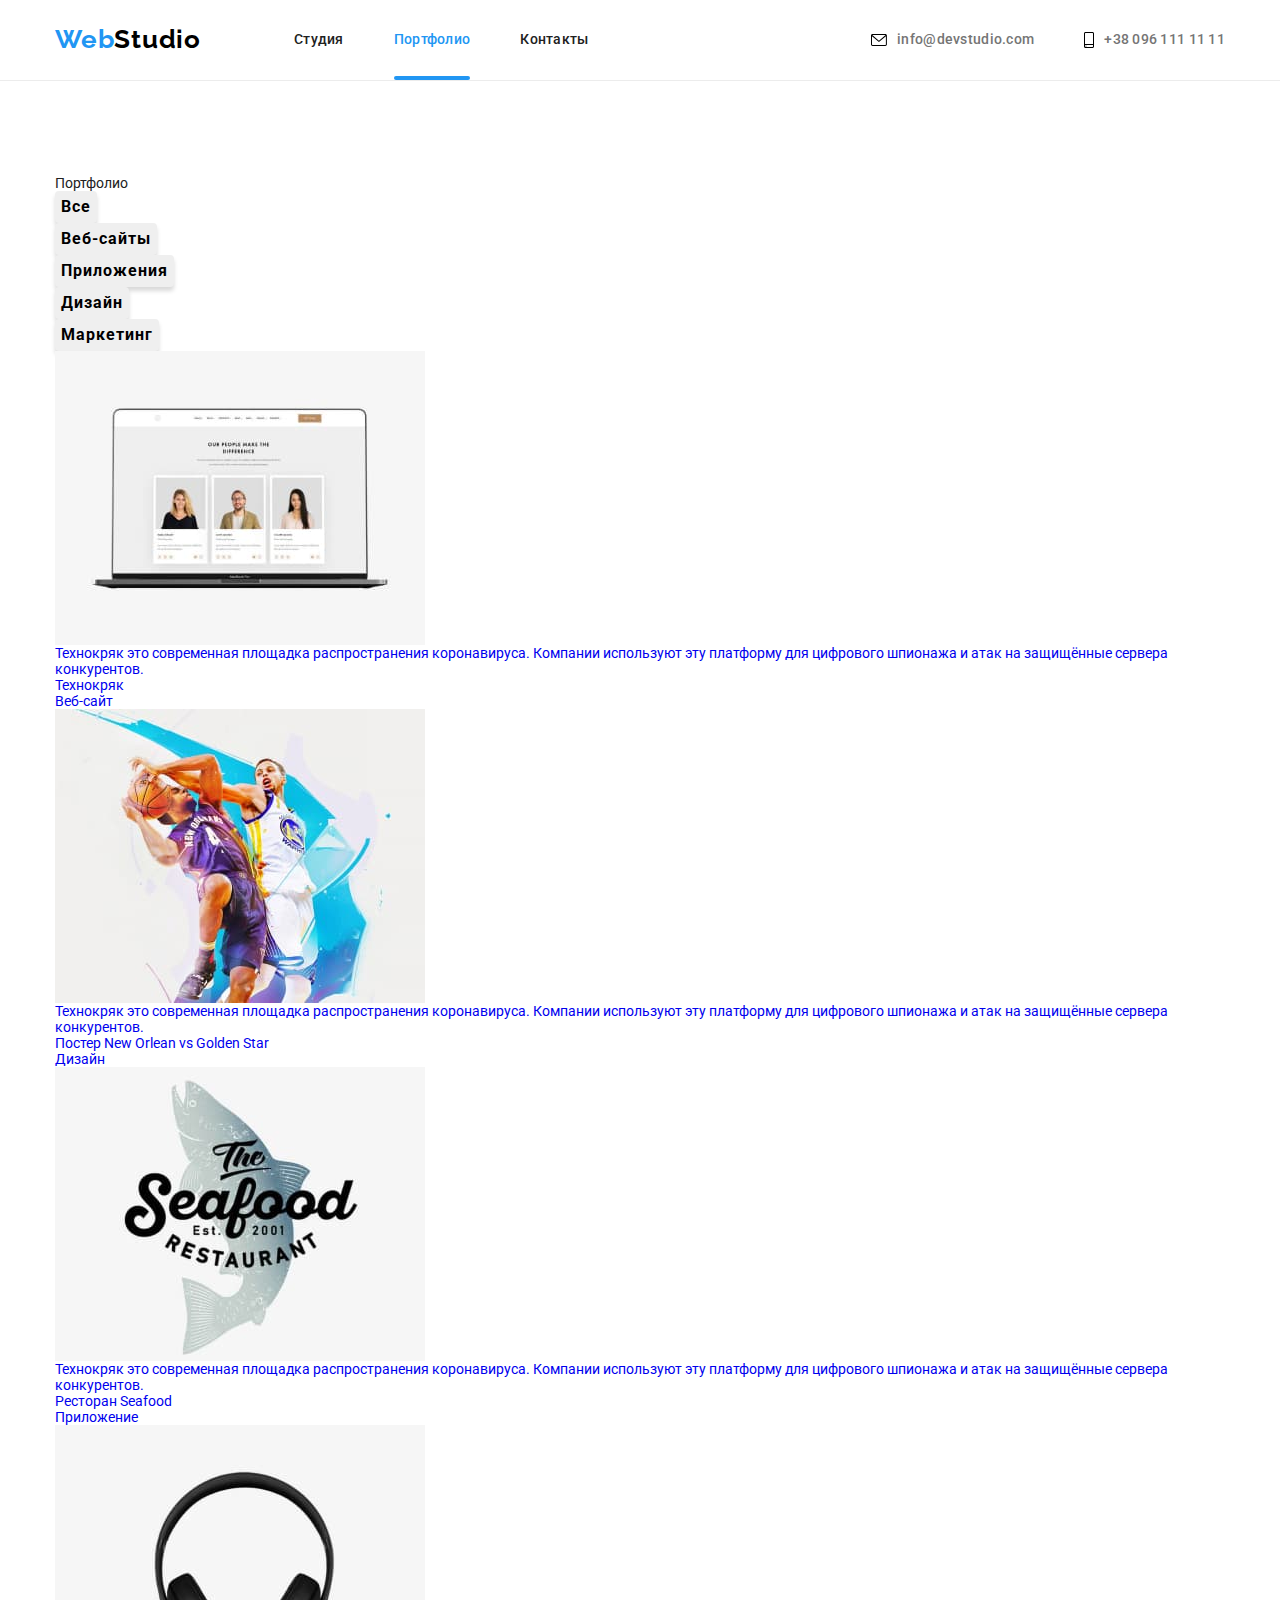
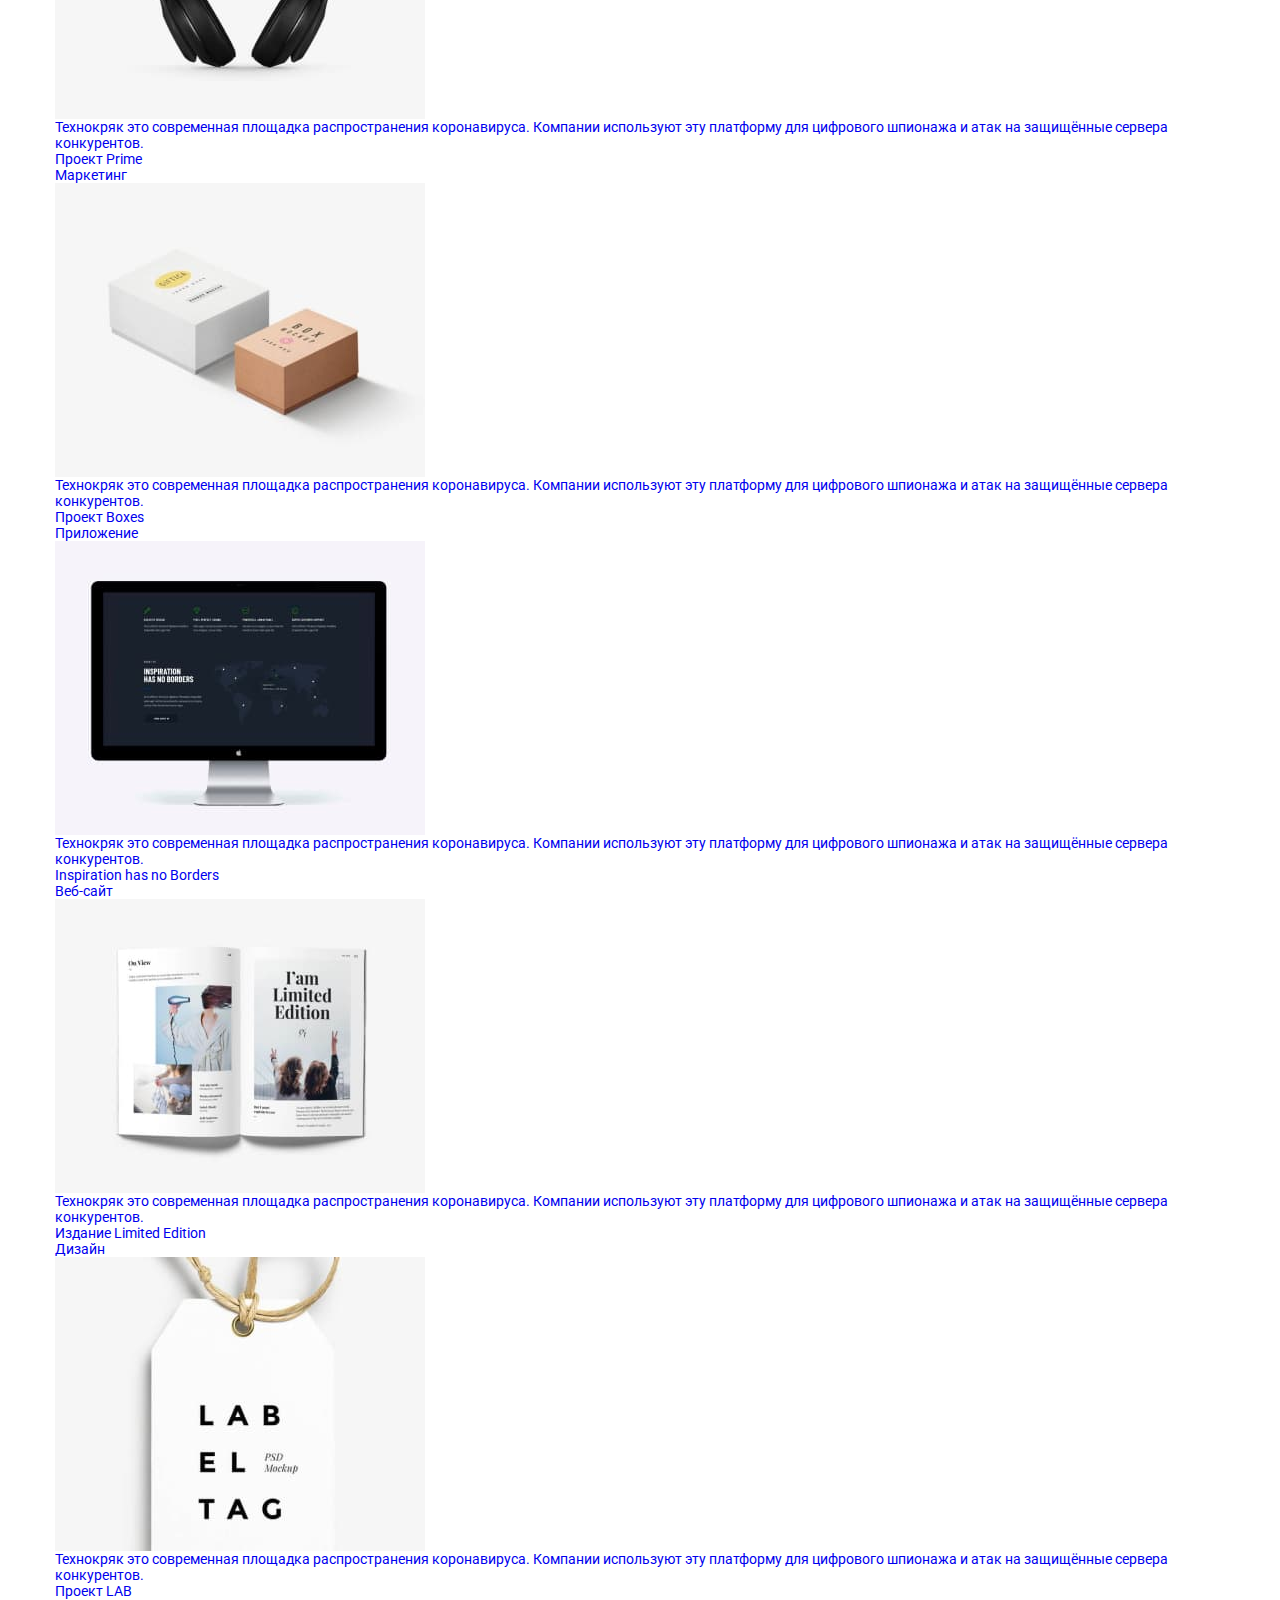
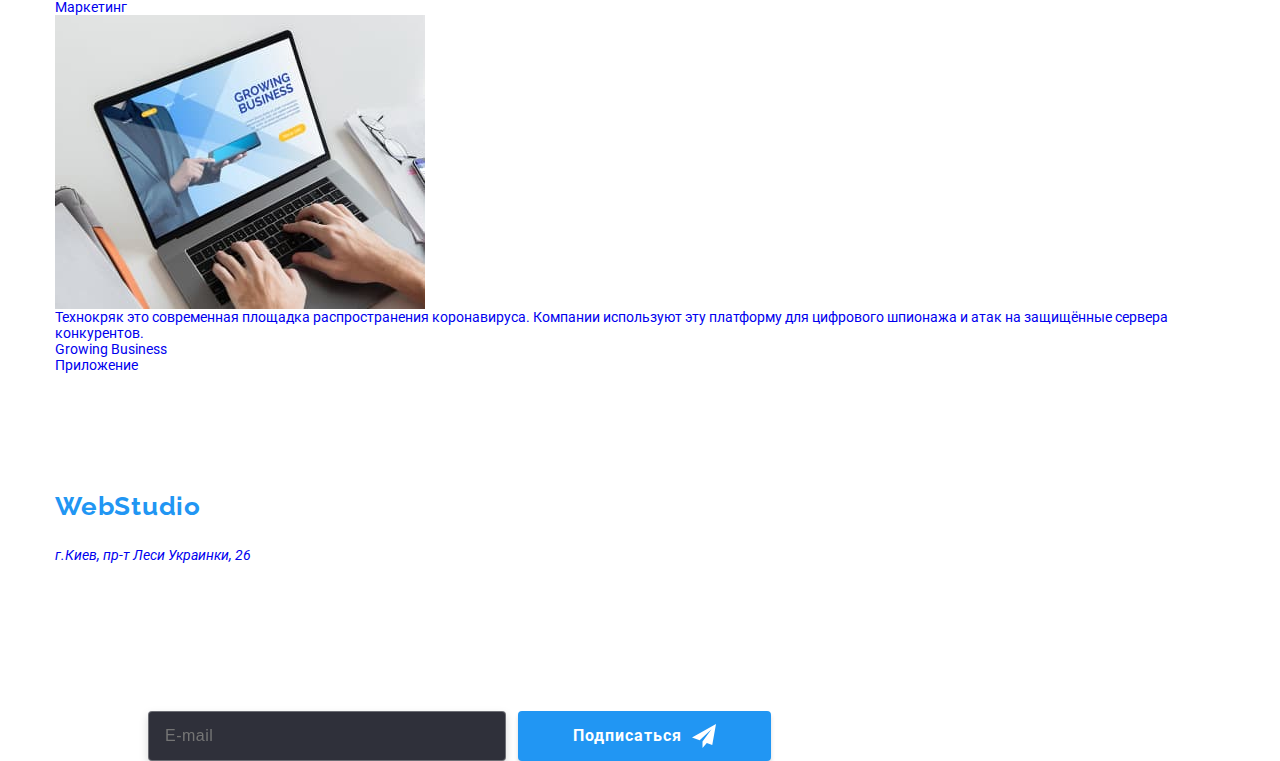
==== commit 94b69179: "first commit" ====
--- a/portfolio.html
+++ b/portfolio.html
@@ -11,44 +11,46 @@
       href="https://fonts.googleapis.com/css2?family=Raleway:wght@700&family=Roboto:wght@400;500;700;900&display=swap"
       rel="stylesheet"
     />
-    <link
-      rel="stylesheet"
-      href="https://cdnjs.cloudflare.com/ajax/libs/modern-normalize/1.1.0/modern-normalize.min.css"
-    />
-    <link rel="stylesheet" href="./css/styles.css" />
+    <link rel="stylesheet" href="./css/main.min.css" />
   </head>
 
   <body>
     <!-- Page header-->
-    <header class="page-header">
-      <!-- Main navigation -->
-      <nav class="container main-nav">
-        <a href="./index.html" class="logo">Web<span class="color-black">Studio</span></a>
-        <ul class="site-nav">
-          <li class="item"><a href="./index.html" class="link-text">Студия</a></li>
-          <li class="item"><a href="./portfolio.html" class="link-text current">Портфолио</a></li>
-          <li class="item"><a href="#" class="link-text">Контакты</a></li>
-        </ul>
+    <header class="header">
+      <div class="container header__wrapper">
+        <!-- navigation -->
+        <nav class="nav-wrapper">
+          <a href="./index.html" class="logo">Web<span class="logo--accent">Studio</span></a>
+          <ul class="site-nav">
+            <li class="site-nav__item">
+              <a href="./index.html" class="site-nav__link">Студия</a>
+            </li>
+            <li class="site-nav__item">
+              <a href="./portfolio.html" class="site-nav__link site-nav__link--active">Портфолио</a>
+            </li>
+            <li class="site-nav__item"><a href="#" class="site-nav__link">Контакты</a></li>
+          </ul>
+        </nav>
 
         <ul class="contacts">
-          <li class="item">
-            <a href="mailto:info@devstudio.com" class="link-text">
-              <svg width="16" height="16">
+          <li class="contacts__item">
+            <a href="mailto:info@devstudio.com" class="contacts__link">
+              <svg class="icon contacts__icon" width="16" height="16">
                 <use href="./images/icons.svg#envelope"></use>
               </svg>
-              <span>info@devstudio.com</span>
+              info@devstudio.com
             </a>
           </li>
-          <li class="item">
-            <a href="tel:+380961111111" class="link-text">
-              <svg width="10" height="16">
+          <li class="contacts__item">
+            <a href="tel:+380961111111" class="contacts__link">
+              <svg class="icon contacts__icon" width="10" height="16">
                 <use href="./images/icons.svg#smartphone"></use>
               </svg>
               +38 096 111 11 11
             </a>
           </li>
         </ul>
-      </nav>
+      </div>
     </header>
     <!-- Unique page content -->
     <main>
@@ -345,20 +347,16 @@
           <div class="footer-subscriber">
             <p class="footer-text">Подпишитесь на рассылку</p>
             <form class="footer-form">
-              <div class="form-field">
-                <input
-                  type="email"
-                  name="mail-news"
-                  id="mail-news"
-                  class="form-input form-footer"
-                  placeholder="E-mail"
-                  required
-                />
-              </div>
-              <div class="footer-submit">
+              <div class="footer-field">
+                <label class="footer-label">
+                  <input class="footer-input" type="email" name="mail-news" placeholder="E-mail" />
+                </label>
+
                 <button type="submit" class="btn footer-submit-btn">
-                  <span class="footer-submin-text">Подписаться</span>
-                  <svg width="24" height="24"><use href="./images/icons.svg#send-ico"></use></svg>
+                  <span class="footer-submit-text">Подписаться</span>
+                  <svg class="footer-submit-ico" width="24" height="24">
+                    <use href="./images/icons.svg#send-ico"></use>
+                  </svg>
                 </button>
               </div>
             </form>
--- a/css/main.min.css
+++ b/css/main.min.css
@@ -0,0 +1,2 @@
+:root{--main-font: 'Roboto';--second-font: 'Raleway';--main-color-text: #212121;--second-color-text: #757575;--accent-color: #2196f3;--accent-second-color: #188ce8;--primary-bgr: #ffffff;--second-bgr: #f5f4fa;--accent-bgr: #2f303a;--sec-text-color: var(--primary-bgr);--timing-function: cubic-bezier(0.4, 0, 0.2, 1)}html,body,div,span,applet,object,iframe,h1,h2,h3,h4,h5,h6,p,blockquote,pre,a,abbr,acronym,address,big,cite,code,del,dfn,em,img,ins,kbd,q,s,samp,small,strike,strong,sub,sup,tt,var,b,u,i,center,dl,dt,dd,ol,ul,li,fieldset,form,label,legend,table,caption,tbody,tfoot,thead,tr,th,td,article,aside,canvas,details,embed,figure,figcaption,footer,header,hgroup,menu,nav,output,ruby,section,summary,time,mark,audio,video{margin:0;padding:0;font-size:100%;vertical-align:baseline}a{text-decoration:none}a:active,a:hover{outline:0;text-decoration:none}ul,li{list-style-type:none;margin:0;padding:0}h1,h2,h3,h4,h5,h6{font-size:100%;font-weight:normal}html{-webkit-box-sizing:border-box;box-sizing:border-box}*,*:before,*:after{-webkit-box-sizing:border-box;box-sizing:border-box}:focus{outline:0}img,audio,video{max-width:100%;height:auto}audio,canvas,iframe,video,img,svg{vertical-align:middle}iframe{border:0}textarea{resize:none;overflow:auto;vertical-align:top;box-shadow:none;-webkit-box-shadow:none;-moz-box-shadow:none}input,textarea,select,button{outline:none;border:none;font-size:100%;margin:0}button,input{line-height:normal}table{border-collapse:collapse;border-spacing:0}td,th{padding:0;text-align:left}body{font-family:var(--main-font),sans-serif;font-size:14px;font-style:normal;font-weight:normal;background:var(--primary-bgr);color:var(--main-color-text)}.container{width:1200px;margin:0 auto;padding:0 15px}.nav-wrapper{display:-webkit-box;display:-ms-flexbox;display:flex;-webkit-box-align:center;-ms-flex-align:center;align-items:center}.section{padding:94px 0 94px 0}.section__title{font-weight:700;font-size:36px;line-height:1.7;letter-spacing:0.03em;text-transform:uppercase}.icon{fill:currentColor;-webkit-transition:fill 250ms var(--timing-function);transition:fill 250ms var(--timing-function)}.btn{display:inline-block;font-family:inherit;font-weight:700;font-size:16px;line-height:1.87;letter-spacing:0.06em;border:none;border-radius:4px;-webkit-box-shadow:0px 4px 4px rgba(0,0,0,0.15);box-shadow:0px 4px 4px rgba(0,0,0,0.15);-webkit-transition:background-color 250ms var(--timing-function);transition:background-color 250ms var(--timing-function);cursor:pointer}.header{border-bottom:1px solid #ececec}.header__wrapper{display:-webkit-box;display:-ms-flexbox;display:flex;-webkit-box-align:center;-ms-flex-align:center;align-items:center}.logo{display:block;margin-right:93px;padding-top:24px;padding-bottom:25px;font-family:var(--second-font),sans-serif;font-weight:700;font-size:26px;line-height:calc(31 / 26);letter-spacing:0.03em;color:var(--accent-color)}.logo--accent{color:#000000}.site-nav{display:-webkit-box;display:-ms-flexbox;display:flex;font-weight:500;line-height:1.14;letter-spacing:0.02em}.site-nav__item:not(:last-child){margin-right:50px}.site-nav__link{display:block;position:relative;padding-top:32px;padding-bottom:32px;color:var(--main-color-text)}.site-nav__link:hover{color:var(--accent-color)}.site-nav__link::after{content:'';position:absolute;left:0;bottom:0;display:block;width:100%;height:4px;border-radius:2px;background-color:var(--accent-color);opacity:0;-webkit-transform:scaleX(0);transform:scaleX(0);-webkit-transition:opacity 250ms var(--timing-function),-webkit-transform 250ms var(--timing-function);transition:opacity 250ms var(--timing-function),-webkit-transform 250ms var(--timing-function);transition:transform 250ms var(--timing-function),opacity 250ms var(--timing-function);transition:transform 250ms var(--timing-function),opacity 250ms var(--timing-function),-webkit-transform 250ms var(--timing-function)}.site-nav__link--active::after,.site-nav__link:hover::after{opacity:1;-webkit-transform:scaleX(1);transform:scaleX(1)}.site-nav__link--active{color:var(--accent-color)}.contacts{display:-webkit-box;display:-ms-flexbox;display:flex;margin-left:auto;font-weight:500;line-height:1.14;letter-spacing:0.02em}.contacts__item+.contacts__item{margin-left:50px}.contacts__link{display:-webkit-box;display:-ms-flexbox;display:flex;-webkit-box-align:center;-ms-flex-align:center;align-items:center;-webkit-box-pack:center;-ms-flex-pack:center;justify-content:center;padding:32px 0 32px 0;color:var(--second-color-text);-webkit-transition:color 250ms var(--timing-function);transition:color 250ms var(--timing-function)}.contacts__link:hover{color:var(--accent-color)}.contacts__link:hover .contacts__icon{fill:var(--accent-color)}.contacts__icon{margin-right:10px;fill:var(----second-color-text)}.hero{min-height:600px;max-width:1600px;margin:0 auto;padding:200px 0;text-align:center;border:1px solid #000000;background-color:#c4c4c4;background-image:-webkit-gradient(linear, left top, left bottom, from(rgba(25,28,38,0.2)), to(rgba(25,28,38,0.2))),url("../images/hero.jpg");background-image:linear-gradient(rgba(25,28,38,0.2), rgba(25,28,38,0.2)),url("../images/hero.jpg");background-repeat:no-repeat;background-size:cover;background-position:center;-webkit-filter:drop-shadow(0px 4px 4px rgba(0,0,0,0.25));filter:drop-shadow(0px 4px 4px rgba(0,0,0,0.25))}.hero__title{max-width:650px;margin:0 auto;margin-bottom:30px;font-weight:900;font-size:44px;line-height:calc(60 / 44);letter-spacing:0.06em;text-transform:uppercase;color:var(--sec-text-color)}.hero__btn{padding:10px 32px;color:var(--sec-text-color);background-color:var(--accent-color)}.hero__btn:hover,.hero__btn:focus{background-color:var(--accent-second-color)}.feature-section{text-align:center;margin-bottom:50px;padding-bottom:0px;color:var(--main-color-text)}.features__title{color:var(--main-color-text);margin-bottom:10px}.features__title--invisible{visibility:hidden;height:0}.teams{text-align:center;margin-bottom:50px;color:var(--main-color-text);background-color:var(--second-bgr)}.teams__title{color:var(--main-color-text);margin-bottom:10px}.teams__list{display:-webkit-box;display:-ms-flexbox;display:flex}.team__card{width:calc(100% - 90px / 4);background-color:var(--primary-bgr);-webkit-box-shadow:0px 1px 3px rgba(0,0,0,0.12),0px 1px 1px rgba(0,0,0,0.14),0px 2px 1px rgba(0,0,0,0.2);box-shadow:0px 1px 3px rgba(0,0,0,0.12),0px 1px 1px rgba(0,0,0,0.14),0px 2px 1px rgba(0,0,0,0.2);border-radius:0px 0px 4px 4px}.teams__list>.team__card:not(:nth-child(4n)){margin-right:30px}.team__meta{padding-top:30px;padding-bottom:30px}.team__name{margin-bottom:10px;font-weight:500;font-size:16px;line-height:calc(19 / 16);text-align:center;letter-spacing:0.03em;color:var(--main-color-text)}.team__position{margin-bottom:16px;font-size:16px;line-height:calc(19 / 16);text-align:center;letter-spacing:0.03em;color:var(--second-color-text)}.team__social-list{display:-webkit-box;display:-ms-flexbox;display:flex;-webkit-box-pack:center;-ms-flex-pack:center;justify-content:center}.team__social-list>.team__social-item:not(:last-child){margin-right:10px}.team__social-link{display:-webkit-box;display:-ms-flexbox;display:flex;-webkit-box-align:center;-ms-flex-align:center;align-items:center;-webkit-box-pack:center;-ms-flex-pack:center;justify-content:center;width:44px;height:44px;border-radius:50%;background-color:var(--primary-bgr);-webkit-transition:background-color 250ms var(--timing-function);transition:background-color 250ms var(--timing-function)}.team__social-link:hover,.team__social-link:focus{background-color:var(--accent-color)}.team__social-link:hover .team__social-icon,.team__social-link:focus .team__social-icon{fill:#ffffff}.team__social-icon{fill:#afb1b8}.customer__title{text-align:center;margin-bottom:50px;color:var(--main-color-text)}.customer__list{display:-webkit-box;display:-ms-flexbox;display:flex}.customer__list>.customer__item:not(:nth-child(6n)){margin-right:30px}.customer__link{display:block;width:170px;height:92px;padding:16px 32px;border:1px solid #afb1b8;border-radius:4px;-webkit-transition:border-color 250ms var(--timing-function);transition:border-color 250ms var(--timing-function)}.customer__link:hover{border:1px solid var(--accent-color)}.customer__link:hover .customer__icon,.customer__link:focus .customer__icon{fill:var(--accent-color)}.customer__icon{fill:#afb1b8}.footer{padding:60px 0 60px 0;background-color:var(--accent-bgr)}.footer__wrapper{display:-webkit-box;display:-ms-flexbox;display:flex;-webkit-box-align:baseline;-ms-flex-align:baseline;align-items:baseline}.footer__logo{margin-right:0;padding:0}.footer__logo--accent{color:#ffffff}.address__wrapper{margin-top:20px;font-style:normal}.contact-info__link{display:inline-block;line-height:24px;letter-spacing:0.03em;color:var(--primary-bgr)}.contact-info__link:hover,.contact-info__link:focus{color:var(--accent-color)}.address-link.address-contact{margin-top:9px;color:rgba(255,255,255,0.6);-webkit-transition:color 250ms var(--timing-function);transition:color 250ms var(--timing-function)}.footer-social{padding-left:70px}.footer-text{margin-bottom:20px;font-weight:bold;line-height:calc(16 / 14);letter-spacing:0.03em;text-transform:uppercase;color:var(--primary-bgr)}.footer-social-list{display:-webkit-box;display:-ms-flexbox;display:flex}.footer-social-list>.item:not(:last-child){margin-right:10px}.footer-social-link{display:-webkit-box;display:-ms-flexbox;display:flex;-webkit-box-align:center;-ms-flex-align:center;align-items:center;-webkit-box-pack:center;-ms-flex-pack:center;justify-content:center;width:44px;height:44px;border-radius:50%;background-color:rgba(255,255,255,0.1);-webkit-transition:background-color 250ms var(--timing-function);transition:background-color 250ms var(--timing-function)}.footer-social-link svg{fill:var(--primary-bgr);-webkit-transition:fill 250ms var(--timing-function);transition:fill 250ms var(--timing-function)}.footer-social-link:hover{background-color:var(--accent-color)}.footer-social-link:hover svg,.footer-social-link:focus svg{fill:var(--primary-bgr)}.footer-subscriber{margin-left:93px}.footer-field{display:-webkit-box;display:-ms-flexbox;display:flex;justify-items:baseline}.footer-label{margin-right:12px}.footer-input{width:358px;height:50px;padding:15px 16px 15px 16px;color:rgba(255,255,255,0.6);font-size:16px;line-height:calc(20 / 16);letter-spacing:0.03em;border:1px solid rgba(255,255,255,0.3);-webkit-filter:drop-shadow(0px 4px 4px rgba(0,0,0,0.15));filter:drop-shadow(0px 4px 4px rgba(0,0,0,0.15));background-color:var(--accent-bgr);border-radius:4px;-webkit-transition:border-color 250ms var(--timing-function);transition:border-color 250ms var(--timing-function)}.footer-input:focus,.footer-input:hover{border:1px solid var(--accent-color)}.footer-submit-btn{background-color:var(--accent-color);-webkit-box-shadow:0px 4px 4px rgba(0,0,0,0.15);box-shadow:0px 4px 4px rgba(0,0,0,0.15);border-radius:4px;padding:10px 55px;display:-webkit-box;display:-ms-flexbox;display:flex;justify-items:center;-webkit-box-align:center;-ms-flex-align:center;align-items:center;font-weight:700;font-size:16px;line-height:calc(30 / 16);letter-spacing:0.06em;color:var(--sec-text-color);-webkit-transition:background-color 250ms var(--timing-function) box-shadow 250ms var(--timing-function);transition:background-color 250ms var(--timing-function) box-shadow 250ms var(--timing-function)}.footer-submit-text{margin-right:10px}.footer-submit-ico{fill:var(--primary-bgr);-webkit-transition:fill 250ms var(--timing-function);transition:fill 250ms var(--timing-function)}.footer-submit-btn:hover,.footer-submit-btn:focus{background-color:var(--accent-second-color)}
+/*# sourceMappingURL=main.min.css.map */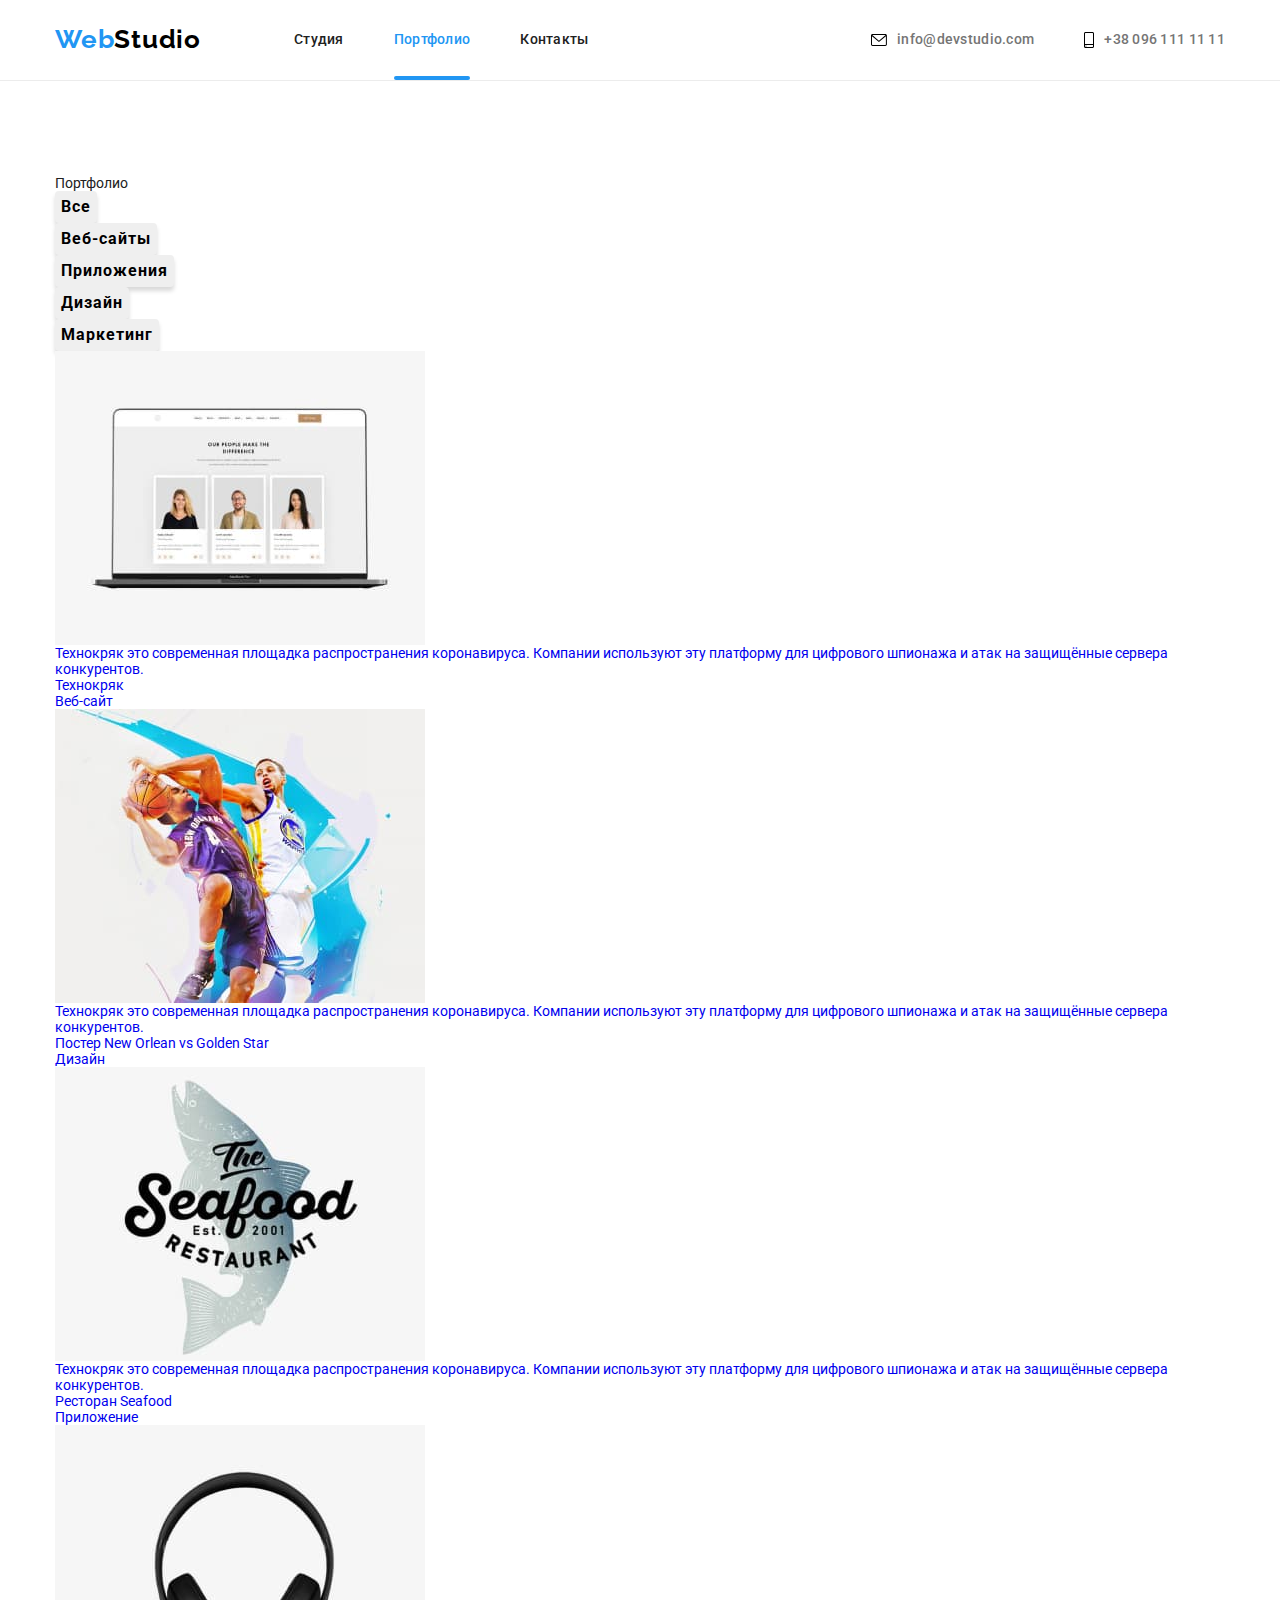
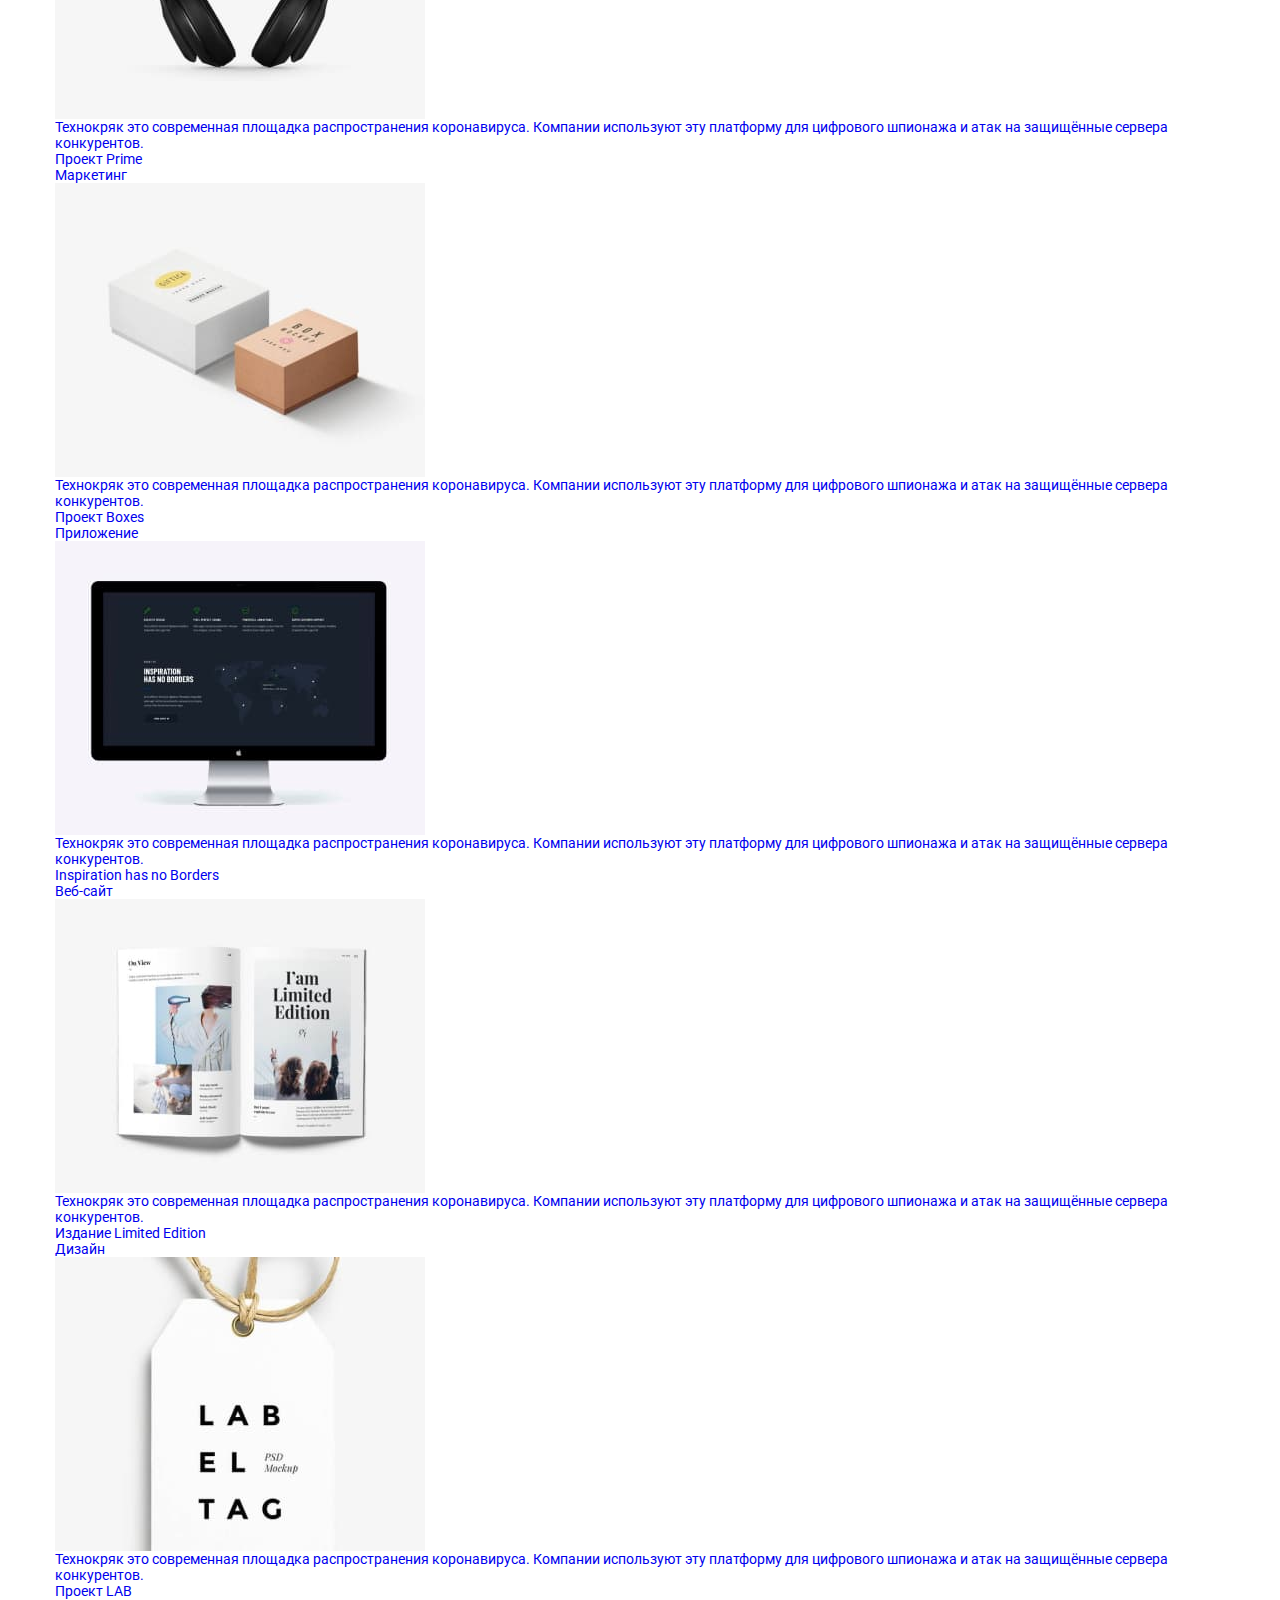
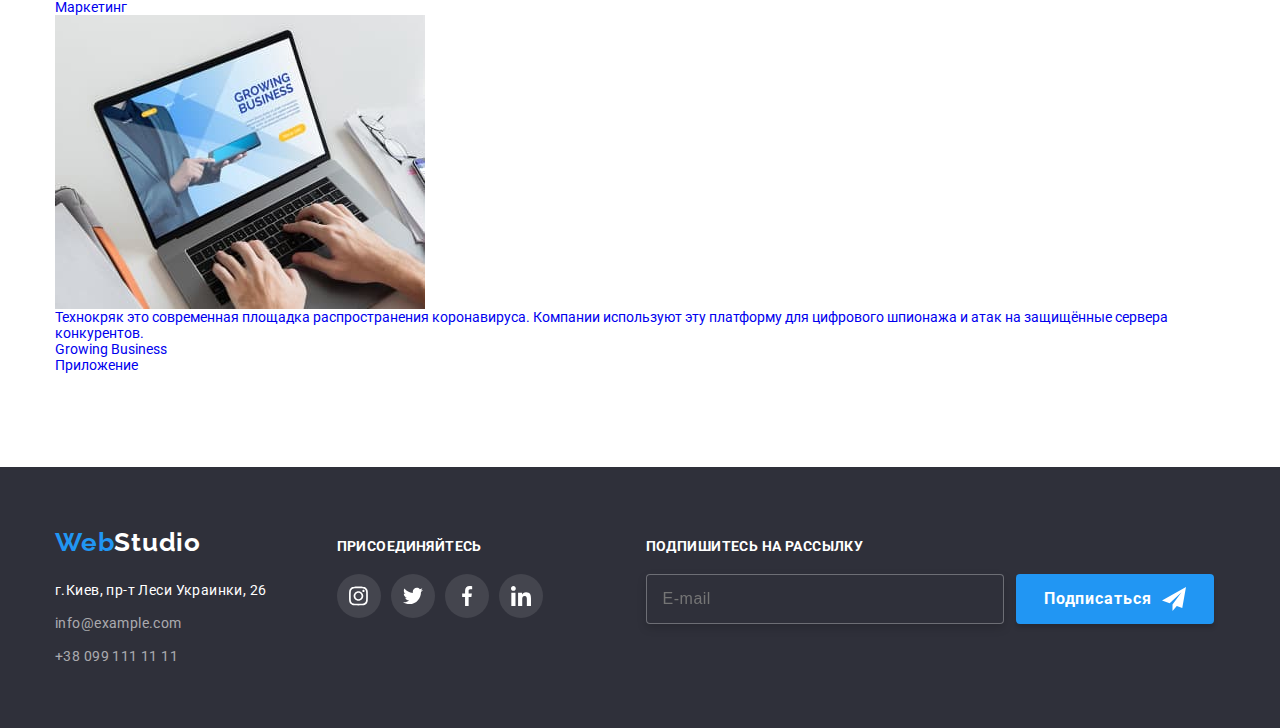
==== commit ea851f36: "portfolio change" ====
--- a/portfolio.html
+++ b/portfolio.html
@@ -287,74 +287,87 @@
       </section>
     </main>
     <!-- Page footer-->
-    <footer class="page-footer">
+    <footer class="footer">
       <div class="container">
-        <div class="footer-list">
-          <div class="footer-address">
-            <a href="./index.html" class="logo logo-footer">
-              Web<span class="color-white">Studio</span>
+        <div class="footer__columns">
+          <div class="footer__contact-info">
+            <a href="./index.html" class="logo footer__logo">
+              Web<span class="footer__logo--accent">Studio</span>
             </a>
             <address>
               <ul class="address">
                 <li>
                   <a
+                    class="address__link"
                     href="https://goo.gl/maps/w9HEKeFZL726Zbut9"
                     target="_blank"
                     rel="noreferrer noopener nofollow"
-                    class="address-link"
                   >
                     г.Киев, пр-т Леси Украинки, 26
                   </a>
                 </li>
                 <li>
-                  <a href="mailto:info@example.com" class="address-link address-contact">
+                  <a class="address__link address__link--contact" href="mailto:info@example.com">
                     info@example.com
                   </a>
                 </li>
                 <li>
-                  <a href="tel:+380991111111" class="address-link address-contact">
+                  <a class="address__link address__link--contact" href="tel:+380991111111">
                     +38 099 111 11 11
                   </a>
                 </li>
               </ul>
             </address>
           </div>
-          <div class="footer-social">
-            <p class="footer-text">Присоединяйтесь</p>
-            <ul class="footer-social-list">
-              <li class="item">
-                <a href="#" class="footer-social-link">
-                  <svg width="20" height="20"><use href="./images/icons.svg#instagram"></use></svg>
+          <div class="footer__social">
+            <p class="footer__title">Присоединяйтесь</p>
+            <ul class="companysocial__list">
+              <li class="companysocial__item">
+                <a class="companysocial__link" href="#">
+                  <svg class="icon companysocial__icon" width="20" height="20">
+                    <use href="./images/icons.svg#instagram"></use>
+                  </svg>
                 </a>
               </li>
-              <li class="item">
-                <a href="#" class="footer-social-link">
-                  <svg width="20" height="20"><use href="./images/icons.svg#twitter"></use></svg>
+              <li class="companysocial__item">
+                <a class="companysocial__link" href="#">
+                  <svg class="icon companysocial__icon" width="20" height="20">
+                    <use href="./images/icons.svg#twitter"></use>
+                  </svg>
                 </a>
               </li>
-              <li class="item">
-                <a href="#" class="footer-social-link">
-                  <svg width="20" height="20"><use href="./images/icons.svg#facebook"></use></svg>
+              <li class="companysocial__item">
+                <a class="companysocial__link" href="#">
+                  <svg class="icon companysocial__icon" width="20" height="20">
+                    <use href="./images/icons.svg#facebook"></use>
+                  </svg>
                 </a>
               </li>
-              <li class="item">
-                <a href="#" class="footer-social-link">
-                  <svg width="20" height="20"><use href="./images/icons.svg#linkedin"></use></svg>
+              <li class="companysocial__item">
+                <a class="companysocial__link" href="#">
+                  <svg class="icon companysocial__icon" width="20" height="20">
+                    <use href="./images/icons.svg#linkedin"></use>
+                  </svg>
                 </a>
               </li>
             </ul>
           </div>
-          <div class="footer-subscriber">
-            <p class="footer-text">Подпишитесь на рассылку</p>
-            <form class="footer-form">
-              <div class="footer-field">
-                <label class="footer-label">
-                  <input class="footer-input" type="email" name="mail-news" placeholder="E-mail" />
+          <div class="footer__subscriber">
+            <p class="footer__title">Подпишитесь на рассылку</p>
+            <form class="subscriber-form">
+              <div class="subscriber-form__field">
+                <label class="subscriber-form__label">
+                  <input
+                    class="subscriber-form__input"
+                    type="email"
+                    name="mail-news"
+                    placeholder="E-mail"
+                  />
                 </label>
 
-                <button type="submit" class="btn footer-submit-btn">
-                  <span class="footer-submit-text">Подписаться</span>
-                  <svg class="footer-submit-ico" width="24" height="24">
+                <button type="submit" class="btn subscriber-form__button">
+                  Подписаться
+                  <svg class="subscriber-form__icon" width="24" height="24">
                     <use href="./images/icons.svg#send-ico"></use>
                   </svg>
                 </button>
--- a/css/main.min.css
+++ b/css/main.min.css
@@ -1,2 +1,2 @@
-:root{--main-font: 'Roboto';--second-font: 'Raleway';--main-color-text: #212121;--second-color-text: #757575;--accent-color: #2196f3;--accent-second-color: #188ce8;--primary-bgr: #ffffff;--second-bgr: #f5f4fa;--accent-bgr: #2f303a;--sec-text-color: var(--primary-bgr);--timing-function: cubic-bezier(0.4, 0, 0.2, 1)}html,body,div,span,applet,object,iframe,h1,h2,h3,h4,h5,h6,p,blockquote,pre,a,abbr,acronym,address,big,cite,code,del,dfn,em,img,ins,kbd,q,s,samp,small,strike,strong,sub,sup,tt,var,b,u,i,center,dl,dt,dd,ol,ul,li,fieldset,form,label,legend,table,caption,tbody,tfoot,thead,tr,th,td,article,aside,canvas,details,embed,figure,figcaption,footer,header,hgroup,menu,nav,output,ruby,section,summary,time,mark,audio,video{margin:0;padding:0;font-size:100%;vertical-align:baseline}a{text-decoration:none}a:active,a:hover{outline:0;text-decoration:none}ul,li{list-style-type:none;margin:0;padding:0}h1,h2,h3,h4,h5,h6{font-size:100%;font-weight:normal}html{-webkit-box-sizing:border-box;box-sizing:border-box}*,*:before,*:after{-webkit-box-sizing:border-box;box-sizing:border-box}:focus{outline:0}img,audio,video{max-width:100%;height:auto}audio,canvas,iframe,video,img,svg{vertical-align:middle}iframe{border:0}textarea{resize:none;overflow:auto;vertical-align:top;box-shadow:none;-webkit-box-shadow:none;-moz-box-shadow:none}input,textarea,select,button{outline:none;border:none;font-size:100%;margin:0}button,input{line-height:normal}table{border-collapse:collapse;border-spacing:0}td,th{padding:0;text-align:left}body{font-family:var(--main-font),sans-serif;font-size:14px;font-style:normal;font-weight:normal;background:var(--primary-bgr);color:var(--main-color-text)}.container{width:1200px;margin:0 auto;padding:0 15px}.nav-wrapper{display:-webkit-box;display:-ms-flexbox;display:flex;-webkit-box-align:center;-ms-flex-align:center;align-items:center}.section{padding:94px 0 94px 0}.section__title{font-weight:700;font-size:36px;line-height:1.7;letter-spacing:0.03em;text-transform:uppercase}.icon{fill:currentColor;-webkit-transition:fill 250ms var(--timing-function);transition:fill 250ms var(--timing-function)}.btn{display:inline-block;font-family:inherit;font-weight:700;font-size:16px;line-height:1.87;letter-spacing:0.06em;border:none;border-radius:4px;-webkit-box-shadow:0px 4px 4px rgba(0,0,0,0.15);box-shadow:0px 4px 4px rgba(0,0,0,0.15);-webkit-transition:background-color 250ms var(--timing-function);transition:background-color 250ms var(--timing-function);cursor:pointer}.header{border-bottom:1px solid #ececec}.header__wrapper{display:-webkit-box;display:-ms-flexbox;display:flex;-webkit-box-align:center;-ms-flex-align:center;align-items:center}.logo{display:block;margin-right:93px;padding-top:24px;padding-bottom:25px;font-family:var(--second-font),sans-serif;font-weight:700;font-size:26px;line-height:calc(31 / 26);letter-spacing:0.03em;color:var(--accent-color)}.logo--accent{color:#000000}.site-nav{display:-webkit-box;display:-ms-flexbox;display:flex;font-weight:500;line-height:1.14;letter-spacing:0.02em}.site-nav__item:not(:last-child){margin-right:50px}.site-nav__link{display:block;position:relative;padding-top:32px;padding-bottom:32px;color:var(--main-color-text)}.site-nav__link:hover{color:var(--accent-color)}.site-nav__link::after{content:'';position:absolute;left:0;bottom:0;display:block;width:100%;height:4px;border-radius:2px;background-color:var(--accent-color);opacity:0;-webkit-transform:scaleX(0);transform:scaleX(0);-webkit-transition:opacity 250ms var(--timing-function),-webkit-transform 250ms var(--timing-function);transition:opacity 250ms var(--timing-function),-webkit-transform 250ms var(--timing-function);transition:transform 250ms var(--timing-function),opacity 250ms var(--timing-function);transition:transform 250ms var(--timing-function),opacity 250ms var(--timing-function),-webkit-transform 250ms var(--timing-function)}.site-nav__link--active::after,.site-nav__link:hover::after{opacity:1;-webkit-transform:scaleX(1);transform:scaleX(1)}.site-nav__link--active{color:var(--accent-color)}.contacts{display:-webkit-box;display:-ms-flexbox;display:flex;margin-left:auto;font-weight:500;line-height:1.14;letter-spacing:0.02em}.contacts__item+.contacts__item{margin-left:50px}.contacts__link{display:-webkit-box;display:-ms-flexbox;display:flex;-webkit-box-align:center;-ms-flex-align:center;align-items:center;-webkit-box-pack:center;-ms-flex-pack:center;justify-content:center;padding:32px 0 32px 0;color:var(--second-color-text);-webkit-transition:color 250ms var(--timing-function);transition:color 250ms var(--timing-function)}.contacts__link:hover{color:var(--accent-color)}.contacts__link:hover .contacts__icon{fill:var(--accent-color)}.contacts__icon{margin-right:10px;fill:var(----second-color-text)}.hero{min-height:600px;max-width:1600px;margin:0 auto;padding:200px 0;text-align:center;border:1px solid #000000;background-color:#c4c4c4;background-image:-webkit-gradient(linear, left top, left bottom, from(rgba(25,28,38,0.2)), to(rgba(25,28,38,0.2))),url("../images/hero.jpg");background-image:linear-gradient(rgba(25,28,38,0.2), rgba(25,28,38,0.2)),url("../images/hero.jpg");background-repeat:no-repeat;background-size:cover;background-position:center;-webkit-filter:drop-shadow(0px 4px 4px rgba(0,0,0,0.25));filter:drop-shadow(0px 4px 4px rgba(0,0,0,0.25))}.hero__title{max-width:650px;margin:0 auto;margin-bottom:30px;font-weight:900;font-size:44px;line-height:calc(60 / 44);letter-spacing:0.06em;text-transform:uppercase;color:var(--sec-text-color)}.hero__btn{padding:10px 32px;color:var(--sec-text-color);background-color:var(--accent-color)}.hero__btn:hover,.hero__btn:focus{background-color:var(--accent-second-color)}.feature-section{text-align:center;margin-bottom:50px;padding-bottom:0px;color:var(--main-color-text)}.features__title{color:var(--main-color-text);margin-bottom:10px}.features__title--invisible{visibility:hidden;height:0}.teams{text-align:center;margin-bottom:50px;color:var(--main-color-text);background-color:var(--second-bgr)}.teams__title{color:var(--main-color-text);margin-bottom:10px}.teams__list{display:-webkit-box;display:-ms-flexbox;display:flex}.team__card{width:calc(100% - 90px / 4);background-color:var(--primary-bgr);-webkit-box-shadow:0px 1px 3px rgba(0,0,0,0.12),0px 1px 1px rgba(0,0,0,0.14),0px 2px 1px rgba(0,0,0,0.2);box-shadow:0px 1px 3px rgba(0,0,0,0.12),0px 1px 1px rgba(0,0,0,0.14),0px 2px 1px rgba(0,0,0,0.2);border-radius:0px 0px 4px 4px}.teams__list>.team__card:not(:nth-child(4n)){margin-right:30px}.team__meta{padding-top:30px;padding-bottom:30px}.team__name{margin-bottom:10px;font-weight:500;font-size:16px;line-height:calc(19 / 16);text-align:center;letter-spacing:0.03em;color:var(--main-color-text)}.team__position{margin-bottom:16px;font-size:16px;line-height:calc(19 / 16);text-align:center;letter-spacing:0.03em;color:var(--second-color-text)}.team__social-list{display:-webkit-box;display:-ms-flexbox;display:flex;-webkit-box-pack:center;-ms-flex-pack:center;justify-content:center}.team__social-list>.team__social-item:not(:last-child){margin-right:10px}.team__social-link{display:-webkit-box;display:-ms-flexbox;display:flex;-webkit-box-align:center;-ms-flex-align:center;align-items:center;-webkit-box-pack:center;-ms-flex-pack:center;justify-content:center;width:44px;height:44px;border-radius:50%;background-color:var(--primary-bgr);-webkit-transition:background-color 250ms var(--timing-function);transition:background-color 250ms var(--timing-function)}.team__social-link:hover,.team__social-link:focus{background-color:var(--accent-color)}.team__social-link:hover .team__social-icon,.team__social-link:focus .team__social-icon{fill:#ffffff}.team__social-icon{fill:#afb1b8}.customer__title{text-align:center;margin-bottom:50px;color:var(--main-color-text)}.customer__list{display:-webkit-box;display:-ms-flexbox;display:flex}.customer__list>.customer__item:not(:nth-child(6n)){margin-right:30px}.customer__link{display:block;width:170px;height:92px;padding:16px 32px;border:1px solid #afb1b8;border-radius:4px;-webkit-transition:border-color 250ms var(--timing-function);transition:border-color 250ms var(--timing-function)}.customer__link:hover{border:1px solid var(--accent-color)}.customer__link:hover .customer__icon,.customer__link:focus .customer__icon{fill:var(--accent-color)}.customer__icon{fill:#afb1b8}.footer{padding:60px 0 60px 0;background-color:var(--accent-bgr)}.footer__wrapper{display:-webkit-box;display:-ms-flexbox;display:flex;-webkit-box-align:baseline;-ms-flex-align:baseline;align-items:baseline}.footer__logo{margin-right:0;padding:0}.footer__logo--accent{color:#ffffff}.address__wrapper{margin-top:20px;font-style:normal}.contact-info__link{display:inline-block;line-height:24px;letter-spacing:0.03em;color:var(--primary-bgr)}.contact-info__link:hover,.contact-info__link:focus{color:var(--accent-color)}.address-link.address-contact{margin-top:9px;color:rgba(255,255,255,0.6);-webkit-transition:color 250ms var(--timing-function);transition:color 250ms var(--timing-function)}.footer-social{padding-left:70px}.footer-text{margin-bottom:20px;font-weight:bold;line-height:calc(16 / 14);letter-spacing:0.03em;text-transform:uppercase;color:var(--primary-bgr)}.footer-social-list{display:-webkit-box;display:-ms-flexbox;display:flex}.footer-social-list>.item:not(:last-child){margin-right:10px}.footer-social-link{display:-webkit-box;display:-ms-flexbox;display:flex;-webkit-box-align:center;-ms-flex-align:center;align-items:center;-webkit-box-pack:center;-ms-flex-pack:center;justify-content:center;width:44px;height:44px;border-radius:50%;background-color:rgba(255,255,255,0.1);-webkit-transition:background-color 250ms var(--timing-function);transition:background-color 250ms var(--timing-function)}.footer-social-link svg{fill:var(--primary-bgr);-webkit-transition:fill 250ms var(--timing-function);transition:fill 250ms var(--timing-function)}.footer-social-link:hover{background-color:var(--accent-color)}.footer-social-link:hover svg,.footer-social-link:focus svg{fill:var(--primary-bgr)}.footer-subscriber{margin-left:93px}.footer-field{display:-webkit-box;display:-ms-flexbox;display:flex;justify-items:baseline}.footer-label{margin-right:12px}.footer-input{width:358px;height:50px;padding:15px 16px 15px 16px;color:rgba(255,255,255,0.6);font-size:16px;line-height:calc(20 / 16);letter-spacing:0.03em;border:1px solid rgba(255,255,255,0.3);-webkit-filter:drop-shadow(0px 4px 4px rgba(0,0,0,0.15));filter:drop-shadow(0px 4px 4px rgba(0,0,0,0.15));background-color:var(--accent-bgr);border-radius:4px;-webkit-transition:border-color 250ms var(--timing-function);transition:border-color 250ms var(--timing-function)}.footer-input:focus,.footer-input:hover{border:1px solid var(--accent-color)}.footer-submit-btn{background-color:var(--accent-color);-webkit-box-shadow:0px 4px 4px rgba(0,0,0,0.15);box-shadow:0px 4px 4px rgba(0,0,0,0.15);border-radius:4px;padding:10px 55px;display:-webkit-box;display:-ms-flexbox;display:flex;justify-items:center;-webkit-box-align:center;-ms-flex-align:center;align-items:center;font-weight:700;font-size:16px;line-height:calc(30 / 16);letter-spacing:0.06em;color:var(--sec-text-color);-webkit-transition:background-color 250ms var(--timing-function) box-shadow 250ms var(--timing-function);transition:background-color 250ms var(--timing-function) box-shadow 250ms var(--timing-function)}.footer-submit-text{margin-right:10px}.footer-submit-ico{fill:var(--primary-bgr);-webkit-transition:fill 250ms var(--timing-function);transition:fill 250ms var(--timing-function)}.footer-submit-btn:hover,.footer-submit-btn:focus{background-color:var(--accent-second-color)}
+:root{--main-font: 'Roboto';--second-font: 'Raleway';--main-color-text: #212121;--second-color-text: #757575;--accent-color: #2196f3;--accent-second-color: #188ce8;--primary-bgr: #ffffff;--second-bgr: #f5f4fa;--accent-bgr: #2f303a;--sec-text-color: var(--primary-bgr);--timing-function: cubic-bezier(0.4, 0, 0.2, 1)}html,body,div,span,applet,object,iframe,h1,h2,h3,h4,h5,h6,p,blockquote,pre,a,abbr,acronym,address,big,cite,code,del,dfn,em,img,ins,kbd,q,s,samp,small,strike,strong,sub,sup,tt,var,b,u,i,center,dl,dt,dd,ol,ul,li,fieldset,form,label,legend,table,caption,tbody,tfoot,thead,tr,th,td,article,aside,canvas,details,embed,figure,figcaption,footer,header,hgroup,menu,nav,output,ruby,section,summary,time,mark,audio,video{margin:0;padding:0;font-size:100%;vertical-align:baseline}a{text-decoration:none}a:active,a:hover{outline:0;text-decoration:none}ul,li{list-style-type:none;margin:0;padding:0}h1,h2,h3,h4,h5,h6{font-size:100%;font-weight:normal}html{-webkit-box-sizing:border-box;box-sizing:border-box}*,*:before,*:after{-webkit-box-sizing:border-box;box-sizing:border-box}:focus{outline:0}img,audio,video{max-width:100%;height:auto}audio,canvas,iframe,video,img,svg{vertical-align:middle}iframe{border:0}textarea{resize:none;overflow:auto;vertical-align:top;box-shadow:none;-webkit-box-shadow:none;-moz-box-shadow:none}input,textarea,select,button{outline:none;border:none;font-size:100%;margin:0}button,input{line-height:normal}table{border-collapse:collapse;border-spacing:0}td,th{padding:0;text-align:left}body{font-family:var(--main-font),sans-serif;font-size:14px;font-style:normal;font-weight:normal;background:var(--primary-bgr);color:var(--main-color-text)}.container{width:1200px;margin:0 auto;padding:0 15px}.nav-wrapper{display:-webkit-box;display:-ms-flexbox;display:flex;-webkit-box-align:center;-ms-flex-align:center;align-items:center}.section{padding:94px 0 94px 0}.section__title{font-weight:700;font-size:36px;line-height:1.16;letter-spacing:0.03em;margin-bottom:50px}.icon{fill:currentColor;-webkit-transition:fill 250ms var(--timing-function);transition:fill 250ms var(--timing-function)}.btn{display:inline-block;font-family:inherit;font-weight:700;font-size:16px;line-height:calc(30 / 16);letter-spacing:0.06em;border:none;border-radius:4px;-webkit-box-shadow:0px 4px 4px rgba(0,0,0,0.15);box-shadow:0px 4px 4px rgba(0,0,0,0.15);-webkit-transition:background-color 250ms var(--timing-function) box-shadow 250ms var(--timing-function);transition:background-color 250ms var(--timing-function) box-shadow 250ms var(--timing-function);cursor:pointer}.backdrop{position:fixed;top:0;left:0;width:100%;height:100%;background-color:rgba(0,0,0,0.2);opacity:1;-webkit-transition:opacity 250ms cubic-bezier(0.4, 0, 0.2, 1);transition:opacity 250ms cubic-bezier(0.4, 0, 0.2, 1)}.backdrop.is-hidden{opacity:0;pointer-events:none}.backdrop.is-hidden.modal{-webkit-transform:translate(-50%, -50%) scale(1.1);transform:translate(-50%, -50%) scale(1.1)}.header{border-bottom:1px solid #ececec}.header__wrapper{display:-webkit-box;display:-ms-flexbox;display:flex;-webkit-box-align:center;-ms-flex-align:center;align-items:center}.logo{display:block;margin-right:93px;padding-top:24px;padding-bottom:25px;font-family:var(--second-font),sans-serif;font-weight:700;font-size:26px;line-height:calc(31 / 26);letter-spacing:0.03em;color:var(--accent-color)}.logo--accent{color:#000000}.site-nav{display:-webkit-box;display:-ms-flexbox;display:flex;font-weight:500;line-height:1.14;letter-spacing:0.02em}.site-nav__item:not(:last-child){margin-right:50px}.site-nav__link{display:block;position:relative;padding-top:32px;padding-bottom:32px;color:var(--main-color-text)}.site-nav__link:hover{color:var(--accent-color)}.site-nav__link::after{content:'';position:absolute;left:0;bottom:0;display:block;width:100%;height:4px;border-radius:2px;background-color:var(--accent-color);opacity:0;-webkit-transform:scaleX(0);transform:scaleX(0);-webkit-transition:opacity 250ms var(--timing-function),-webkit-transform 250ms var(--timing-function);transition:opacity 250ms var(--timing-function),-webkit-transform 250ms var(--timing-function);transition:transform 250ms var(--timing-function),opacity 250ms var(--timing-function);transition:transform 250ms var(--timing-function),opacity 250ms var(--timing-function),-webkit-transform 250ms var(--timing-function)}.site-nav__link--active::after,.site-nav__link:hover::after{opacity:1;-webkit-transform:scaleX(1);transform:scaleX(1)}.site-nav__link--active{color:var(--accent-color)}.contacts{display:-webkit-box;display:-ms-flexbox;display:flex;margin-left:auto;font-weight:500;line-height:1.14;letter-spacing:0.02em}.contacts__item+.contacts__item{margin-left:50px}.contacts__link{display:-webkit-box;display:-ms-flexbox;display:flex;-webkit-box-align:center;-ms-flex-align:center;align-items:center;-webkit-box-pack:center;-ms-flex-pack:center;justify-content:center;padding:32px 0 32px 0;color:var(--second-color-text);-webkit-transition:color 250ms var(--timing-function);transition:color 250ms var(--timing-function)}.contacts__link:hover{color:var(--accent-color)}.contacts__link:hover .contacts__icon{fill:var(--accent-color)}.contacts__icon{margin-right:10px;fill:var(----second-color-text)}.hero{min-height:600px;max-width:1600px;margin:0 auto;padding:200px 0;text-align:center;border:1px solid #000000;background-color:#c4c4c4;background-image:-webkit-gradient(linear, left top, left bottom, from(rgba(25,28,38,0.2)), to(rgba(25,28,38,0.2))),url("../images/hero.jpg");background-image:linear-gradient(rgba(25,28,38,0.2), rgba(25,28,38,0.2)),url("../images/hero.jpg");background-repeat:no-repeat;background-size:cover;background-position:center;-webkit-filter:drop-shadow(0px 4px 4px rgba(0,0,0,0.25));filter:drop-shadow(0px 4px 4px rgba(0,0,0,0.25))}.hero__title{max-width:650px;margin:0 auto;margin-bottom:30px;font-weight:900;font-size:44px;line-height:calc(60 / 44);letter-spacing:0.06em;text-transform:uppercase;color:var(--sec-text-color)}.hero__btn{padding:10px 32px;color:var(--sec-text-color);background-color:var(--accent-color)}.hero__btn:hover,.hero__btn:focus{background-color:var(--accent-second-color)}.features{text-align:center;margin-bottom:50px;padding-bottom:0px;color:var(--main-color-text)}.features__title{color:var(--main-color-text);margin-bottom:10px}.features__title--invisible{visibility:hidden;height:0}.feature__list{display:-webkit-box;display:-ms-flexbox;display:flex}.feature__item{width:calc(100% - 90px / 4)}.feature__list>.feature__item:not(:nth-child(4n)){margin-right:30px}.feature__bgc-icon{padding:25px 0 25px 0;text-align:center;margin-bottom:30px;background-color:var(--second-bgr)}.feature__subtitle{text-align:left;font-weight:700;line-height:calc(16 / 14);letter-spacing:0.03em;text-transform:uppercase;color:var(--main-color-text);margin-bottom:10px}.feature__meta{text-align:left;line-height:calc(24 / 14);letter-spacing:0.03em;color:var(--second-color-text)}.works{text-align:center;color:var(--main-color-text)}.works__list{display:-webkit-box;display:-ms-flexbox;display:flex}.work__item{width:calc(100% - 60px / 3)}.works__list>.work__item:not(:nth-child(3n)){margin-right:30px}.work__box{position:relative}.work__img-label{position:absolute;bottom:0;left:0;display:-webkit-box;display:-ms-flexbox;display:flex;-webkit-box-pack:center;-ms-flex-pack:center;justify-content:center;padding-top:24px;padding-bottom:24px;width:100%;-webkit-box-align:center;-ms-flex-align:center;align-items:center;background:rgba(47,48,58,0.8)}.work__img-text{font-weight:bold;font-size:14px;line-height:calc(16 / 14);letter-spacing:0.03em;text-transform:uppercase;color:var(--sec-text-color)}.teams{text-align:center;color:var(--main-color-text);background-color:var(--second-bgr)}.teams__title{color:var(--main-color-text);margin-bottom:10px}.teams__list{display:-webkit-box;display:-ms-flexbox;display:flex}.team__card{width:calc(100% - 90px / 4);background-color:var(--primary-bgr);-webkit-box-shadow:0px 1px 3px rgba(0,0,0,0.12),0px 1px 1px rgba(0,0,0,0.14),0px 2px 1px rgba(0,0,0,0.2);box-shadow:0px 1px 3px rgba(0,0,0,0.12),0px 1px 1px rgba(0,0,0,0.14),0px 2px 1px rgba(0,0,0,0.2);border-radius:0px 0px 4px 4px}.teams__list>.team__card:not(:nth-child(4n)){margin-right:30px}.team__meta{padding-top:30px;padding-bottom:30px}.team__name{margin-bottom:10px;font-weight:500;font-size:16px;line-height:calc(19 / 16);text-align:center;letter-spacing:0.03em;color:var(--main-color-text)}.team__position{margin-bottom:16px;font-size:16px;line-height:calc(19 / 16);text-align:center;letter-spacing:0.03em;color:var(--second-color-text)}.team__social-list{display:-webkit-box;display:-ms-flexbox;display:flex;-webkit-box-pack:center;-ms-flex-pack:center;justify-content:center}.team__social-list>.team__social-item:not(:last-child){margin-right:10px}.team__social-link{display:-webkit-box;display:-ms-flexbox;display:flex;-webkit-box-align:center;-ms-flex-align:center;align-items:center;-webkit-box-pack:center;-ms-flex-pack:center;justify-content:center;width:44px;height:44px;border-radius:50%;background-color:var(--primary-bgr);-webkit-transition:background-color 250ms var(--timing-function);transition:background-color 250ms var(--timing-function)}.team__social-link:hover,.team__social-link:focus{background-color:var(--accent-color)}.team__social-link:hover .team__social-icon,.team__social-link:focus .team__social-icon{fill:#ffffff}.team__social-icon{fill:#afb1b8}.customer__title{text-align:center;margin-bottom:50px;color:var(--main-color-text)}.customer__list{display:-webkit-box;display:-ms-flexbox;display:flex}.customer__list>.customer__item:not(:nth-child(6n)){margin-right:30px}.customer__link{display:block;width:170px;height:92px;padding:16px 32px;border:1px solid #afb1b8;border-radius:4px;-webkit-transition:border-color 250ms var(--timing-function);transition:border-color 250ms var(--timing-function)}.customer__link:hover{border:1px solid var(--accent-color)}.customer__link:hover .customer__icon,.customer__link:focus .customer__icon{fill:var(--accent-color)}.customer__icon{fill:#afb1b8}.footer{padding:60px 0 60px 0;background-color:var(--accent-bgr)}.footer__columns{display:-webkit-box;display:-ms-flexbox;display:flex;-webkit-box-align:baseline;-ms-flex-align:baseline;align-items:baseline}.footer__logo{margin-right:0;padding:0}.footer__logo--accent{color:#ffffff}.address{margin-top:20px;font-style:normal}.address__link{display:inline-block;line-height:24px;letter-spacing:0.03em;color:var(--primary-bgr)}.address__link--contact{margin-top:9px;color:rgba(255,255,255,0.6);-webkit-transition:color 250ms var(--timing-function);transition:color 250ms var(--timing-function)}.address__link--contact:hover,.address__link--contact:focus{color:var(--accent-color)}.footer__social{padding-left:70px}.footer__title{margin-bottom:20px;font-weight:bold;line-height:calc(16 / 14);letter-spacing:0.03em;text-transform:uppercase;color:var(--primary-bgr)}.companysocial__list{display:-webkit-box;display:-ms-flexbox;display:flex}.companysocial__item{margin-right:10px}.companysocial__link{display:-webkit-box;display:-ms-flexbox;display:flex;-webkit-box-align:center;-ms-flex-align:center;align-items:center;-webkit-box-pack:center;-ms-flex-pack:center;justify-content:center;width:44px;height:44px;border-radius:50%;background-color:rgba(255,255,255,0.1);-webkit-transition:background-color 250ms var(--timing-function);transition:background-color 250ms var(--timing-function)}.companysocial__link:hover{background-color:var(--accent-color)}.companysocial__link:hover .icon,.companysocial__link:focus .icon{fill:var(--primary-bgr)}.companysocial__icon{fill:var(--primary-bgr)}.footer__subscriber{margin-left:93px}.subscriber-form__field{display:-webkit-box;display:-ms-flexbox;display:flex;justify-items:baseline}.subscriber-form__label{margin-right:12px}.subscriber-form__input{width:358px;height:50px;padding:15px 16px 15px 16px;color:rgba(255,255,255,0.6);font-size:16px;line-height:calc(20 / 16);letter-spacing:0.03em;border:1px solid rgba(255,255,255,0.3);-webkit-filter:drop-shadow(0px 4px 4px rgba(0,0,0,0.15));filter:drop-shadow(0px 4px 4px rgba(0,0,0,0.15));background-color:var(--accent-bgr);border-radius:4px;-webkit-transition:border-color 250ms var(--timing-function);transition:border-color 250ms var(--timing-function);cursor:pointer}.subscriber-form__inputt:focus,.subscriber-form__input:hover{border:1px solid var(--accent-color)}.subscriber-form__button{display:-webkit-box;display:-ms-flexbox;display:flex;justify-items:center;-webkit-box-align:center;-ms-flex-align:center;align-items:center;background-color:var(--accent-color);padding:10px 28px;color:var(--sec-text-color);-webkit-transition:background-color 250ms var(--timing-function) box-shadow 250ms var(--timing-function);transition:background-color 250ms var(--timing-function) box-shadow 250ms var(--timing-function)}.subscriber-form__button:hover,.subscriber-form__button:focus{background-color:var(--accent-second-color)}.subscriber-form__icon{margin-left:10px;fill:var(--primary-bgr)}.modal{position:absolute;top:50%;left:50%;min-width:528px;min-height:581px;padding:40px;background-color:var(--primary-bgr);-webkit-box-shadow:0px 1px 3px rgba(0,0,0,0.12),0px 1px 1px rgba(0,0,0,0.14),0px 2px 1px rgba(0,0,0,0.2);box-shadow:0px 1px 3px rgba(0,0,0,0.12),0px 1px 1px rgba(0,0,0,0.14),0px 2px 1px rgba(0,0,0,0.2);border-radius:4px;-webkit-transform:translate(-50%, -50%) scale(1);transform:translate(-50%, -50%) scale(1);-webkit-transition:-webkit-transform 250ms cubic-bezier(0.4, 0, 0.2, 1);transition:-webkit-transform 250ms cubic-bezier(0.4, 0, 0.2, 1);transition:transform 250ms cubic-bezier(0.4, 0, 0.2, 1);transition:transform 250ms cubic-bezier(0.4, 0, 0.2, 1), -webkit-transform 250ms cubic-bezier(0.4, 0, 0.2, 1)}.modal__close{display:-webkit-box;display:-ms-flexbox;display:flex;-webkit-box-align:center;-ms-flex-align:center;align-items:center;-webkit-box-pack:center;-ms-flex-pack:center;justify-content:center;position:absolute;top:0;right:0;margin-top:8px;margin-right:8px;width:30px;height:30px;border-radius:50%;background-color:var(--primary-bgr);border:1px solid rgba(0,0,0,0.1)}.modal__close:hover .modal__icon,.modal__close:focus .modal__icon{fill:var(--accent-color)}.modal__icon{fill:#000000}.modal__title{margin-bottom:12px;font-size:20px;font-weight:bold;line-height:calc(23 / 20);text-align:center;letter-spacing:0.03em;color:var(--main-color-text)}.callback-form__field{position:relative;display:block;margin-bottom:10px;font-size:12px;line-height:calc(14 / 12);letter-spacing:0.01em;color:var(--second-color-text)}.callback-form__input{cursor:pointer;width:100%;height:40px;margin-top:4px;padding:12px 12px 12px 42px;border:1px solid rgba(33,33,33,0.2);border-radius:4px;-webkit-transition:border 250ms var(--timing-function);transition:border 250ms var(--timing-function)}.callback-form__input:focus,.callback-form__input:hover{border:1px solid var(--accent-color)}.callback-form__input:focus+.callback-form__icon,.callback-form__input:hover+.callback-form__icon{fill:var(--accent-color)}.callback-form__icon{display:block;width:18px;height:18px;position:absolute;top:50%;left:12px;-webkit-transition:fill 250ms var(--timing-function);transition:fill 250ms var(--timing-function)}.callback-form__comment{position:relative;display:block;font-size:12px;line-height:calc(14 / 12);letter-spacing:0.01em;color:var(--second-color-text)}.callback-form__textarea{font-family:inherit;resize:none;height:120px;padding:12px 16px;margin-bottom:20px}.callback-form__textarea:focus,.callback-form__textarea:hover{border:1px solid var(--accent-color)}.callback-form__textarea::-webkit-input-placeholder{color:rgba(117,117,117,0.5)}.callback-form__textarea:-ms-input-placeholder{color:rgba(117,117,117,0.5)}.callback-form__textarea::-ms-input-placeholder{color:rgba(117,117,117,0.5)}.callback-form__textarea::placeholder{color:rgba(117,117,117,0.5)}.callback-form__checkbox{position:absolute;width:1px;height:1px;margin:-1px;border:0px;padding:0px;clip:rect(0 0 0 0);overflow:hidden;z-index:100}.callback-form__checkbox:checked+.callback-form__policy-boxcheck{background-color:var(--accent-color);border:0px}.callback-form__policy{display:-webkit-box;display:-ms-flexbox;display:flex;-webkit-box-align:center;-ms-flex-align:center;align-items:center;cursor:pointer;margin-bottom:30px;margin-left:12px}.callback-form__policy-boxcheck{display:-webkit-box;display:-ms-flexbox;display:flex;-webkit-box-pack:center;-ms-flex-pack:center;justify-content:center;-webkit-box-align:center;-ms-flex-align:center;align-items:center;width:16px;height:15px;border:2px solid var(--main-color-text);border-radius:2px;margin-right:9px;-webkit-transition:background-color 250ms var(--timing-function);transition:background-color 250ms var(--timing-function)}.callback-form__policy-meta{font-size:14px;line-height:calc(24 / 14);letter-spacing:0.03em;color:var(--second-color-text)}.callback-form__policy-link{color:var(--accent-color);text-decoration:underline}.callback-form__btn{background-color:var(--accent-color);-webkit-box-shadow:0px 4px 4px rgba(0,0,0,0.15);box-shadow:0px 4px 4px rgba(0,0,0,0.15);border-radius:4px;padding:10px 55px;display:block;margin:0 auto;font-weight:700;font-size:16px;line-height:calc(30 / 16);letter-spacing:0.06em;color:var(--sec-text-color);-webkit-transition:background-color 250ms var(--timing-function) box-shadow 250ms var(--timing-function);transition:background-color 250ms var(--timing-function) box-shadow 250ms var(--timing-function)}.callback-form__btn:hover,.callback-form__btn:focus{background-color:var(--accent-second-color)}
 /*# sourceMappingURL=main.min.css.map */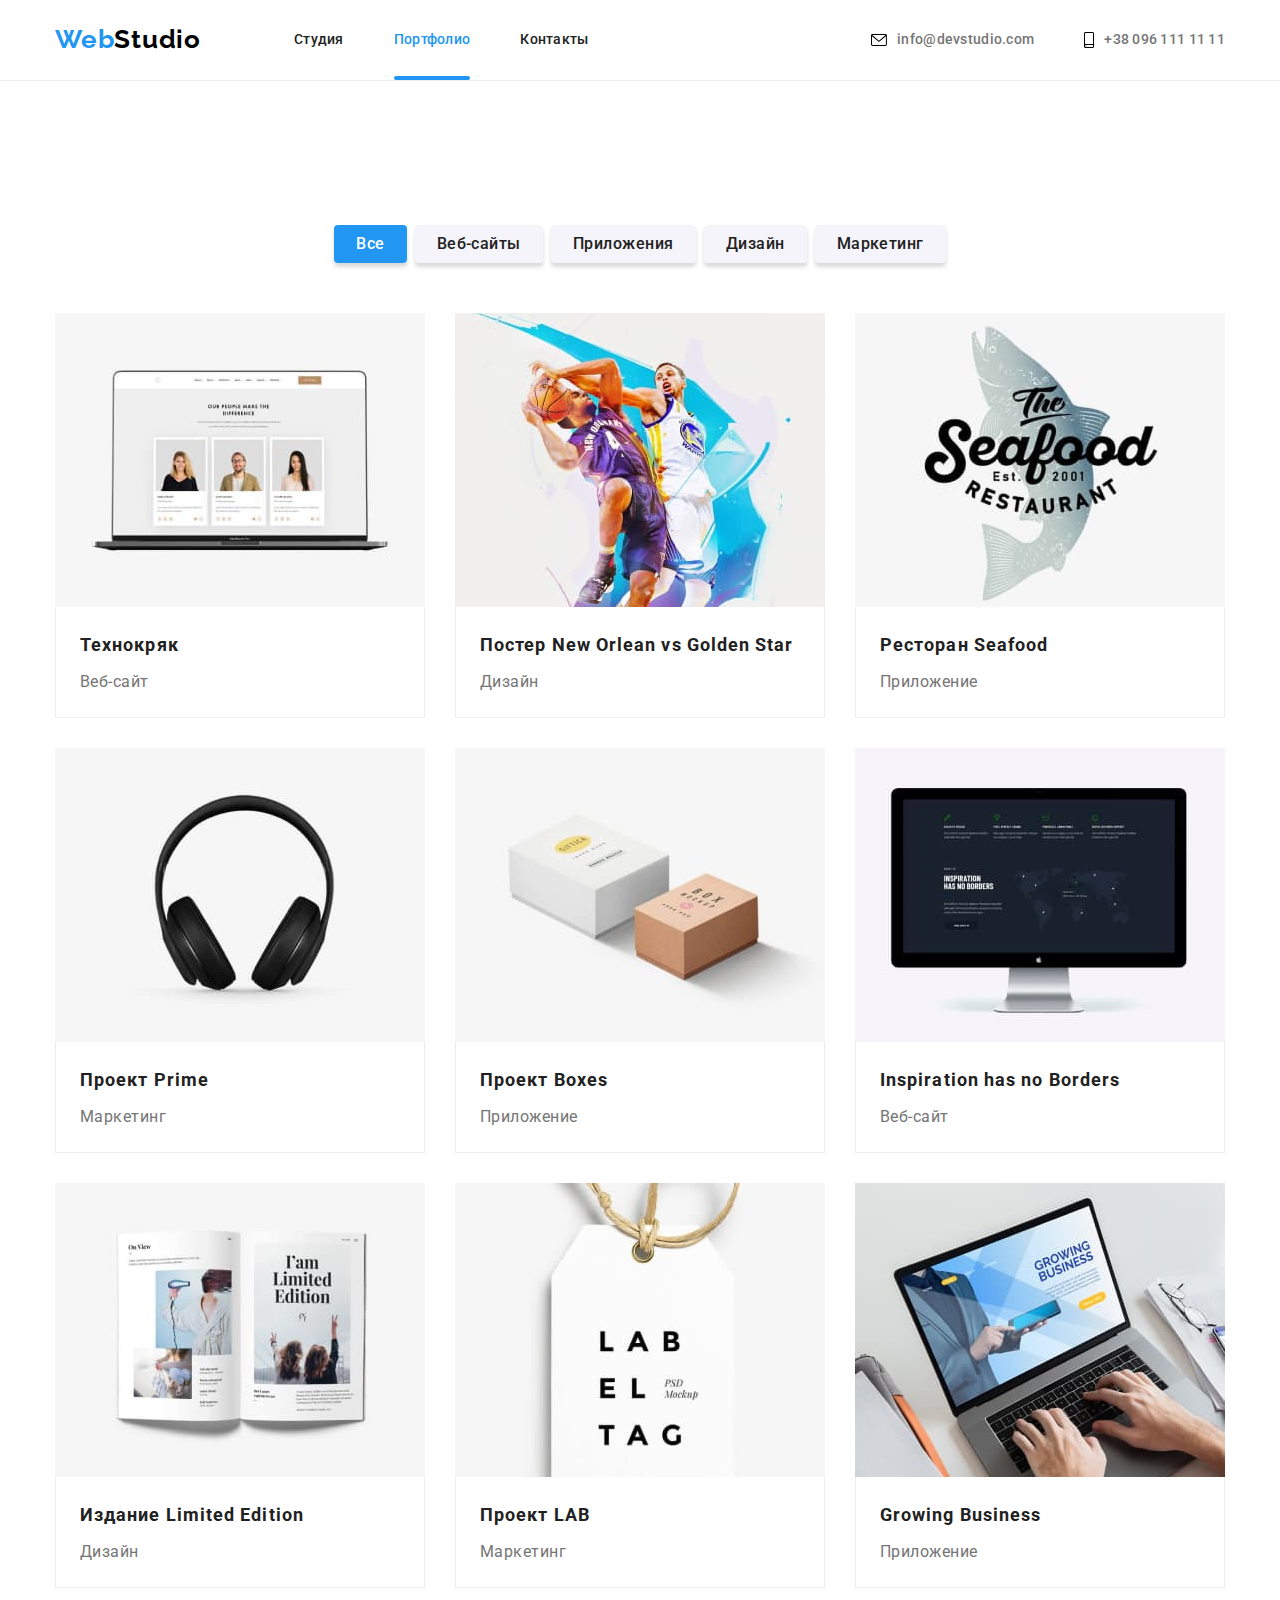
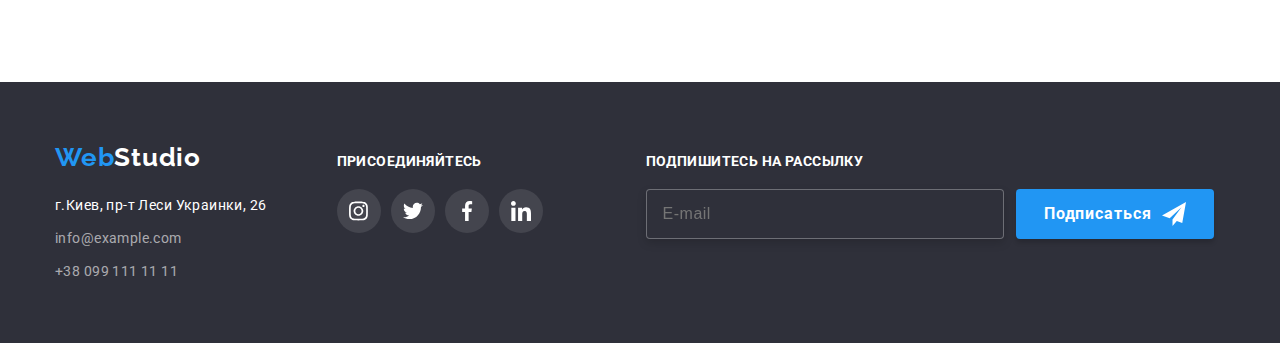
==== commit 5e9330d3: "portfolio change" ====
--- a/portfolio.html
+++ b/portfolio.html
@@ -54,231 +54,236 @@
     </header>
     <!-- Unique page content -->
     <main>
-      <section class="section">
+      <section class="section portfolio">
         <div class="container">
-          <h1 class="invisible">Портфолио</h1>
+          <h1 class="section__title portfolio__title--invisible">Портфолио</h1>
           <ul class="portfolio-filter">
-            <li class="item">
-              <button type="button" class="btn btn-filter btn-active">Все</button>
-            </li>
-            <li class="item">
-              <button type="button" class="btn btn-filter">Веб-сайты</button>
-            </li>
-            <li class="item">
-              <button type="button" class="btn btn-filter">Приложения</button>
-            </li>
-            <li class="item">
-              <button type="button" class="btn btn-filter">Дизайн</button>
-            </li>
-            <li class="item">
-              <button type="button" class="btn btn-filter">Маркетинг</button>
+            <li class="portfolio-filter__item">
+              <button
+                type="button"
+                class="btn portfolio-filter__link portfolio-filter__link--active"
+              >
+                Все
+              </button>
+            </li>
+            <li class="portfolio-filter__item">
+              <button type="button" class="btn portfolio-filter__link">Веб-сайты</button>
+            </li>
+            <li class="portfolio-filter__item">
+              <button type="button" class="btn portfolio-filter__link">Приложения</button>
+            </li>
+            <li class="portfolio-filter__item">
+              <button type="button" class="btn portfolio-filter__link">Дизайн</button>
+            </li>
+            <li class="portfolio-filter__item">
+              <button type="button" class="btn portfolio-filter__link">Маркетинг</button>
             </li>
           </ul>
-          <ul class="portfolio-list">
-            <li class="item">
-              <a href="#">
-                <div class="item-thumb">
+          <ul class="portfolio-galery">
+            <li class="portfolio-galery__item">
+              <a href="#">
+                <div class="galery-thumb">
                   <img
                     src="./images/portfolio/portfolio1.jpg"
                     alt="Технокряк"
                     width="370"
                     height="294"
                   />
-                  <div class="portfolio-overlay">
-                    <p class="description">
-                      Технокряк это современная площадка распространения коронавируса. Компании
-                      используют эту платформу для цифрового шпионажа и атак на защищённые сервера
-                      конкурентов.
-                    </p>
-                  </div>
-                </div>
-                <div class="item-content">
-                  <h2 class="portfolio-title">Технокряк</h2>
-                  <p class="portfolio-text">Веб-сайт</p>
-                </div>
-              </a>
-            </li>
-            <li class="item">
-              <a href="#">
-                <div class="item-thumb">
+                  <div class="galery-thumb__overlay">
+                    <p class="galery-thumb__description">
+                      Технокряк это современная площадка распространения коронавируса. Компании
+                      используют эту платформу для цифрового шпионажа и атак на защищённые сервера
+                      конкурентов.
+                    </p>
+                  </div>
+                </div>
+                <div class="galery-thumb__content">
+                  <h2 class="galery-thumb__title">Технокряк</h2>
+                  <p class="galery-thumb__subtitle">Веб-сайт</p>
+                </div>
+              </a>
+            </li>
+            <li class="portfolio-galery__item">
+              <a href="#">
+                <div class="galery-thumb">
                   <img
                     src="./images/portfolio/portfolio2.jpg"
                     alt="Постер New Orlean"
                     width="370"
                     height="294"
                   />
-                  <div class="portfolio-overlay">
-                    <p class="description">
-                      Технокряк это современная площадка распространения коронавируса. Компании
-                      используют эту платформу для цифрового шпионажа и атак на защищённые сервера
-                      конкурентов.
-                    </p>
-                  </div>
-                </div>
-                <div class="item-content">
-                  <h2 class="portfolio-title">Постер New Orlean vs Golden Star</h2>
-                  <p class="portfolio-text">Дизайн</p>
-                </div>
-              </a>
-            </li>
-            <li class="item">
-              <a href="#">
-                <div class="item-thumb">
+                  <div class="galery-thumb__overlay">
+                    <p class="galery-thumb__description">
+                      Технокряк это современная площадка распространения коронавируса. Компании
+                      используют эту платформу для цифрового шпионажа и атак на защищённые сервера
+                      конкурентов.
+                    </p>
+                  </div>
+                </div>
+                <div class="galery-thumb__content">
+                  <h2 class="galery-thumb__title">Постер New Orlean vs Golden Star</h2>
+                  <p class="galery-thumb__subtitle">Дизайн</p>
+                </div>
+              </a>
+            </li>
+            <li class="portfolio-galery__item">
+              <a href="#">
+                <div class="galery-thumb">
                   <img
                     src="./images/portfolio/portfolio3.jpg"
                     alt="Ресторан Seafood"
                     width="370"
                     height="294"
                   />
-                  <div class="portfolio-overlay">
-                    <p class="description">
-                      Технокряк это современная площадка распространения коронавируса. Компании
-                      используют эту платформу для цифрового шпионажа и атак на защищённые сервера
-                      конкурентов.
-                    </p>
-                  </div>
-                </div>
-                <div class="item-content">
-                  <h2 class="portfolio-title">Ресторан Seafood</h2>
-                  <p class="portfolio-text">Приложение</p>
-                </div>
-              </a>
-            </li>
-            <li class="item">
-              <a href="#">
-                <div class="item-thumb">
+                  <div class="galery-thumb__overlay">
+                    <p class="galery-thumb__description">
+                      Технокряк это современная площадка распространения коронавируса. Компании
+                      используют эту платформу для цифрового шпионажа и атак на защищённые сервера
+                      конкурентов.
+                    </p>
+                  </div>
+                </div>
+                <div class="galery-thumb__content">
+                  <h2 class="galery-thumb__title">Ресторан Seafood</h2>
+                  <p class="galery-thumb__subtitle">Приложение</p>
+                </div>
+              </a>
+            </li>
+            <li class="portfolio-galery__item">
+              <a href="#">
+                <div class="galery-thumb">
                   <img
                     src="./images/portfolio/portfolio4.jpg"
                     alt="Проект Prime"
                     width="370"
                     height="294"
                   />
-                  <div class="portfolio-overlay">
-                    <p class="description">
-                      Технокряк это современная площадка распространения коронавируса. Компании
-                      используют эту платформу для цифрового шпионажа и атак на защищённые сервера
-                      конкурентов.
-                    </p>
-                  </div>
-                </div>
-                <div class="item-content">
-                  <h2 class="portfolio-title">Проект Prime</h2>
-                  <p class="portfolio-text">Маркетинг</p>
-                </div>
-              </a>
-            </li>
-            <li class="item">
-              <a href="#">
-                <div class="item-thumb">
+                  <div class="galery-thumb__overlay">
+                    <p class="galery-thumb__description">
+                      Технокряк это современная площадка распространения коронавируса. Компании
+                      используют эту платформу для цифрового шпионажа и атак на защищённые сервера
+                      конкурентов.
+                    </p>
+                  </div>
+                </div>
+                <div class="galery-thumb__content">
+                  <h2 class="galery-thumb__title">Проект Prime</h2>
+                  <p class="galery-thumb__subtitle">Маркетинг</p>
+                </div>
+              </a>
+            </li>
+            <li class="portfolio-galery__item">
+              <a href="#">
+                <div class="galery-thumb">
                   <img
                     src="./images/portfolio/portfolio5.jpg"
                     alt="Проект Boxes"
                     width="370"
                     height="294"
                   />
-                  <div class="portfolio-overlay">
-                    <p class="description">
-                      Технокряк это современная площадка распространения коронавируса. Компании
-                      используют эту платформу для цифрового шпионажа и атак на защищённые сервера
-                      конкурентов.
-                    </p>
-                  </div>
-                </div>
-                <div class="item-content">
-                  <h2 class="portfolio-title">Проект Boxes</h2>
-                  <p class="portfolio-text">Приложение</p>
-                </div>
-              </a>
-            </li>
-            <li class="item">
-              <a href="#">
-                <div class="item-thumb">
+                  <div class="galery-thumb__overlay">
+                    <p class="galery-thumb__description">
+                      Технокряк это современная площадка распространения коронавируса. Компании
+                      используют эту платформу для цифрового шпионажа и атак на защищённые сервера
+                      конкурентов.
+                    </p>
+                  </div>
+                </div>
+                <div class="galery-thumb__content">
+                  <h2 class="galery-thumb__title">Проект Boxes</h2>
+                  <p class="galery-thumb__subtitle">Приложение</p>
+                </div>
+              </a>
+            </li>
+            <li class="portfolio-galery__item">
+              <a href="#">
+                <div class="galery-thumb">
                   <img
                     src="./images/portfolio/portfolio6.jpg"
                     alt="Inspiration has no Borders"
                     width="370"
                     height="294"
                   />
-                  <div class="portfolio-overlay">
-                    <p class="description">
-                      Технокряк это современная площадка распространения коронавируса. Компании
-                      используют эту платформу для цифрового шпионажа и атак на защищённые сервера
-                      конкурентов.
-                    </p>
-                  </div>
-                </div>
-                <div class="item-content">
-                  <h2 lang="en" class="portfolio-title">Inspiration has no Borders</h2>
-                  <p class="portfolio-text">Веб-сайт</p>
-                </div>
-              </a>
-            </li>
-            <li class="item">
-              <a href="#">
-                <div class="item-thumb">
+                  <div class="galery-thumb__overlay">
+                    <p class="galery-thumb__description">
+                      Технокряк это современная площадка распространения коронавируса. Компании
+                      используют эту платформу для цифрового шпионажа и атак на защищённые сервера
+                      конкурентов.
+                    </p>
+                  </div>
+                </div>
+                <div class="galery-thumb__content">
+                  <h2 lang="en" class="galery-thumb__title">Inspiration has no Borders</h2>
+                  <p class="galery-thumb__subtitle">Веб-сайт</p>
+                </div>
+              </a>
+            </li>
+            <li class="portfolio-galery__item">
+              <a href="#">
+                <div class="galery-thumb">
                   <img
                     src="./images/portfolio/portfolio7.jpg"
                     alt="Издание Limited Edition"
                     width="370"
                     height="294"
                   />
-                  <div class="portfolio-overlay">
-                    <p class="description">
-                      Технокряк это современная площадка распространения коронавируса. Компании
-                      используют эту платформу для цифрового шпионажа и атак на защищённые сервера
-                      конкурентов.
-                    </p>
-                  </div>
-                </div>
-                <div class="item-content">
-                  <h2 class="portfolio-title">Издание Limited Edition</h2>
-                  <p class="portfolio-text">Дизайн</p>
-                </div>
-              </a>
-            </li>
-            <li class="item">
-              <a href="#">
-                <div class="item-thumb">
+                  <div class="galery-thumb__overlay">
+                    <p class="galery-thumb__description">
+                      Технокряк это современная площадка распространения коронавируса. Компании
+                      используют эту платформу для цифрового шпионажа и атак на защищённые сервера
+                      конкурентов.
+                    </p>
+                  </div>
+                </div>
+                <div class="galery-thumb__content">
+                  <h2 class="galery-thumb__title">Издание Limited Edition</h2>
+                  <p class="galery-thumb__subtitle">Дизайн</p>
+                </div>
+              </a>
+            </li>
+            <li class="portfolio-galery__item">
+              <a href="#">
+                <div class="galery-thumb">
                   <img
                     src="./images/portfolio/portfolio8.jpg"
                     alt="Проект LAB"
                     width="370"
                     height="294"
                   />
-                  <div class="portfolio-overlay">
-                    <p class="description">
-                      Технокряк это современная площадка распространения коронавируса. Компании
-                      используют эту платформу для цифрового шпионажа и атак на защищённые сервера
-                      конкурентов.
-                    </p>
-                  </div>
-                </div>
-                <div class="item-content">
-                  <h2 class="portfolio-title">Проект LAB</h2>
-                  <p class="portfolio-text">Маркетинг</p>
-                </div>
-              </a>
-            </li>
-            <li class="item">
-              <a href="#">
-                <div class="item-thumb">
+                  <div class="galery-thumb__overlay">
+                    <p class="galery-thumb__description">
+                      Технокряк это современная площадка распространения коронавируса. Компании
+                      используют эту платформу для цифрового шпионажа и атак на защищённые сервера
+                      конкурентов.
+                    </p>
+                  </div>
+                </div>
+                <div class="galery-thumb__content">
+                  <h2 class="galery-thumb__title">Проект LAB</h2>
+                  <p class="galery-thumb__subtitle">Маркетинг</p>
+                </div>
+              </a>
+            </li>
+            <li class="portfolio-galery__item">
+              <a href="#">
+                <div class="galery-thumb">
                   <img
                     src="./images/portfolio/portfolio9.jpg"
                     alt="Growing Business"
                     width="370"
                     height="294"
                   />
-                  <div class="portfolio-overlay">
-                    <p class="description">
-                      Технокряк это современная площадка распространения коронавируса. Компании
-                      используют эту платформу для цифрового шпионажа и атак на защищённые сервера
-                      конкурентов.
-                    </p>
-                  </div>
-                </div>
-                <div class="item-content">
-                  <h2 lang="en" class="portfolio-title">Growing Business</h2>
-                  <p class="portfolio-text">Приложение</p>
+                  <div class="galery-thumb__overlay">
+                    <p class="galery-thumb__description">
+                      Технокряк это современная площадка распространения коронавируса. Компании
+                      используют эту платформу для цифрового шпионажа и атак на защищённые сервера
+                      конкурентов.
+                    </p>
+                  </div>
+                </div>
+                <div class="galery-thumb__content">
+                  <h2 lang="en" class="galery-thumb__title">Growing Business</h2>
+                  <p class="galery-thumb__subtitle">Приложение</p>
                 </div>
               </a>
             </li>
--- a/css/main.min.css
+++ b/css/main.min.css
@@ -1,2 +1,2 @@
-:root{--main-font: 'Roboto';--second-font: 'Raleway';--main-color-text: #212121;--second-color-text: #757575;--accent-color: #2196f3;--accent-second-color: #188ce8;--primary-bgr: #ffffff;--second-bgr: #f5f4fa;--accent-bgr: #2f303a;--sec-text-color: var(--primary-bgr);--timing-function: cubic-bezier(0.4, 0, 0.2, 1)}html,body,div,span,applet,object,iframe,h1,h2,h3,h4,h5,h6,p,blockquote,pre,a,abbr,acronym,address,big,cite,code,del,dfn,em,img,ins,kbd,q,s,samp,small,strike,strong,sub,sup,tt,var,b,u,i,center,dl,dt,dd,ol,ul,li,fieldset,form,label,legend,table,caption,tbody,tfoot,thead,tr,th,td,article,aside,canvas,details,embed,figure,figcaption,footer,header,hgroup,menu,nav,output,ruby,section,summary,time,mark,audio,video{margin:0;padding:0;font-size:100%;vertical-align:baseline}a{text-decoration:none}a:active,a:hover{outline:0;text-decoration:none}ul,li{list-style-type:none;margin:0;padding:0}h1,h2,h3,h4,h5,h6{font-size:100%;font-weight:normal}html{-webkit-box-sizing:border-box;box-sizing:border-box}*,*:before,*:after{-webkit-box-sizing:border-box;box-sizing:border-box}:focus{outline:0}img,audio,video{max-width:100%;height:auto}audio,canvas,iframe,video,img,svg{vertical-align:middle}iframe{border:0}textarea{resize:none;overflow:auto;vertical-align:top;box-shadow:none;-webkit-box-shadow:none;-moz-box-shadow:none}input,textarea,select,button{outline:none;border:none;font-size:100%;margin:0}button,input{line-height:normal}table{border-collapse:collapse;border-spacing:0}td,th{padding:0;text-align:left}body{font-family:var(--main-font),sans-serif;font-size:14px;font-style:normal;font-weight:normal;background:var(--primary-bgr);color:var(--main-color-text)}.container{width:1200px;margin:0 auto;padding:0 15px}.nav-wrapper{display:-webkit-box;display:-ms-flexbox;display:flex;-webkit-box-align:center;-ms-flex-align:center;align-items:center}.section{padding:94px 0 94px 0}.section__title{font-weight:700;font-size:36px;line-height:1.16;letter-spacing:0.03em;margin-bottom:50px}.icon{fill:currentColor;-webkit-transition:fill 250ms var(--timing-function);transition:fill 250ms var(--timing-function)}.btn{display:inline-block;font-family:inherit;font-weight:700;font-size:16px;line-height:calc(30 / 16);letter-spacing:0.06em;border:none;border-radius:4px;-webkit-box-shadow:0px 4px 4px rgba(0,0,0,0.15);box-shadow:0px 4px 4px rgba(0,0,0,0.15);-webkit-transition:background-color 250ms var(--timing-function) box-shadow 250ms var(--timing-function);transition:background-color 250ms var(--timing-function) box-shadow 250ms var(--timing-function);cursor:pointer}.backdrop{position:fixed;top:0;left:0;width:100%;height:100%;background-color:rgba(0,0,0,0.2);opacity:1;-webkit-transition:opacity 250ms cubic-bezier(0.4, 0, 0.2, 1);transition:opacity 250ms cubic-bezier(0.4, 0, 0.2, 1)}.backdrop.is-hidden{opacity:0;pointer-events:none}.backdrop.is-hidden.modal{-webkit-transform:translate(-50%, -50%) scale(1.1);transform:translate(-50%, -50%) scale(1.1)}.header{border-bottom:1px solid #ececec}.header__wrapper{display:-webkit-box;display:-ms-flexbox;display:flex;-webkit-box-align:center;-ms-flex-align:center;align-items:center}.logo{display:block;margin-right:93px;padding-top:24px;padding-bottom:25px;font-family:var(--second-font),sans-serif;font-weight:700;font-size:26px;line-height:calc(31 / 26);letter-spacing:0.03em;color:var(--accent-color)}.logo--accent{color:#000000}.site-nav{display:-webkit-box;display:-ms-flexbox;display:flex;font-weight:500;line-height:1.14;letter-spacing:0.02em}.site-nav__item:not(:last-child){margin-right:50px}.site-nav__link{display:block;position:relative;padding-top:32px;padding-bottom:32px;color:var(--main-color-text)}.site-nav__link:hover{color:var(--accent-color)}.site-nav__link::after{content:'';position:absolute;left:0;bottom:0;display:block;width:100%;height:4px;border-radius:2px;background-color:var(--accent-color);opacity:0;-webkit-transform:scaleX(0);transform:scaleX(0);-webkit-transition:opacity 250ms var(--timing-function),-webkit-transform 250ms var(--timing-function);transition:opacity 250ms var(--timing-function),-webkit-transform 250ms var(--timing-function);transition:transform 250ms var(--timing-function),opacity 250ms var(--timing-function);transition:transform 250ms var(--timing-function),opacity 250ms var(--timing-function),-webkit-transform 250ms var(--timing-function)}.site-nav__link--active::after,.site-nav__link:hover::after{opacity:1;-webkit-transform:scaleX(1);transform:scaleX(1)}.site-nav__link--active{color:var(--accent-color)}.contacts{display:-webkit-box;display:-ms-flexbox;display:flex;margin-left:auto;font-weight:500;line-height:1.14;letter-spacing:0.02em}.contacts__item+.contacts__item{margin-left:50px}.contacts__link{display:-webkit-box;display:-ms-flexbox;display:flex;-webkit-box-align:center;-ms-flex-align:center;align-items:center;-webkit-box-pack:center;-ms-flex-pack:center;justify-content:center;padding:32px 0 32px 0;color:var(--second-color-text);-webkit-transition:color 250ms var(--timing-function);transition:color 250ms var(--timing-function)}.contacts__link:hover{color:var(--accent-color)}.contacts__link:hover .contacts__icon{fill:var(--accent-color)}.contacts__icon{margin-right:10px;fill:var(----second-color-text)}.hero{min-height:600px;max-width:1600px;margin:0 auto;padding:200px 0;text-align:center;border:1px solid #000000;background-color:#c4c4c4;background-image:-webkit-gradient(linear, left top, left bottom, from(rgba(25,28,38,0.2)), to(rgba(25,28,38,0.2))),url("../images/hero.jpg");background-image:linear-gradient(rgba(25,28,38,0.2), rgba(25,28,38,0.2)),url("../images/hero.jpg");background-repeat:no-repeat;background-size:cover;background-position:center;-webkit-filter:drop-shadow(0px 4px 4px rgba(0,0,0,0.25));filter:drop-shadow(0px 4px 4px rgba(0,0,0,0.25))}.hero__title{max-width:650px;margin:0 auto;margin-bottom:30px;font-weight:900;font-size:44px;line-height:calc(60 / 44);letter-spacing:0.06em;text-transform:uppercase;color:var(--sec-text-color)}.hero__btn{padding:10px 32px;color:var(--sec-text-color);background-color:var(--accent-color)}.hero__btn:hover,.hero__btn:focus{background-color:var(--accent-second-color)}.features{text-align:center;margin-bottom:50px;padding-bottom:0px;color:var(--main-color-text)}.features__title{color:var(--main-color-text);margin-bottom:10px}.features__title--invisible{visibility:hidden;height:0}.feature__list{display:-webkit-box;display:-ms-flexbox;display:flex}.feature__item{width:calc(100% - 90px / 4)}.feature__list>.feature__item:not(:nth-child(4n)){margin-right:30px}.feature__bgc-icon{padding:25px 0 25px 0;text-align:center;margin-bottom:30px;background-color:var(--second-bgr)}.feature__subtitle{text-align:left;font-weight:700;line-height:calc(16 / 14);letter-spacing:0.03em;text-transform:uppercase;color:var(--main-color-text);margin-bottom:10px}.feature__meta{text-align:left;line-height:calc(24 / 14);letter-spacing:0.03em;color:var(--second-color-text)}.works{text-align:center;color:var(--main-color-text)}.works__list{display:-webkit-box;display:-ms-flexbox;display:flex}.work__item{width:calc(100% - 60px / 3)}.works__list>.work__item:not(:nth-child(3n)){margin-right:30px}.work__box{position:relative}.work__img-label{position:absolute;bottom:0;left:0;display:-webkit-box;display:-ms-flexbox;display:flex;-webkit-box-pack:center;-ms-flex-pack:center;justify-content:center;padding-top:24px;padding-bottom:24px;width:100%;-webkit-box-align:center;-ms-flex-align:center;align-items:center;background:rgba(47,48,58,0.8)}.work__img-text{font-weight:bold;font-size:14px;line-height:calc(16 / 14);letter-spacing:0.03em;text-transform:uppercase;color:var(--sec-text-color)}.teams{text-align:center;color:var(--main-color-text);background-color:var(--second-bgr)}.teams__title{color:var(--main-color-text);margin-bottom:10px}.teams__list{display:-webkit-box;display:-ms-flexbox;display:flex}.team__card{width:calc(100% - 90px / 4);background-color:var(--primary-bgr);-webkit-box-shadow:0px 1px 3px rgba(0,0,0,0.12),0px 1px 1px rgba(0,0,0,0.14),0px 2px 1px rgba(0,0,0,0.2);box-shadow:0px 1px 3px rgba(0,0,0,0.12),0px 1px 1px rgba(0,0,0,0.14),0px 2px 1px rgba(0,0,0,0.2);border-radius:0px 0px 4px 4px}.teams__list>.team__card:not(:nth-child(4n)){margin-right:30px}.team__meta{padding-top:30px;padding-bottom:30px}.team__name{margin-bottom:10px;font-weight:500;font-size:16px;line-height:calc(19 / 16);text-align:center;letter-spacing:0.03em;color:var(--main-color-text)}.team__position{margin-bottom:16px;font-size:16px;line-height:calc(19 / 16);text-align:center;letter-spacing:0.03em;color:var(--second-color-text)}.team__social-list{display:-webkit-box;display:-ms-flexbox;display:flex;-webkit-box-pack:center;-ms-flex-pack:center;justify-content:center}.team__social-list>.team__social-item:not(:last-child){margin-right:10px}.team__social-link{display:-webkit-box;display:-ms-flexbox;display:flex;-webkit-box-align:center;-ms-flex-align:center;align-items:center;-webkit-box-pack:center;-ms-flex-pack:center;justify-content:center;width:44px;height:44px;border-radius:50%;background-color:var(--primary-bgr);-webkit-transition:background-color 250ms var(--timing-function);transition:background-color 250ms var(--timing-function)}.team__social-link:hover,.team__social-link:focus{background-color:var(--accent-color)}.team__social-link:hover .team__social-icon,.team__social-link:focus .team__social-icon{fill:#ffffff}.team__social-icon{fill:#afb1b8}.customer__title{text-align:center;margin-bottom:50px;color:var(--main-color-text)}.customer__list{display:-webkit-box;display:-ms-flexbox;display:flex}.customer__list>.customer__item:not(:nth-child(6n)){margin-right:30px}.customer__link{display:block;width:170px;height:92px;padding:16px 32px;border:1px solid #afb1b8;border-radius:4px;-webkit-transition:border-color 250ms var(--timing-function);transition:border-color 250ms var(--timing-function)}.customer__link:hover{border:1px solid var(--accent-color)}.customer__link:hover .customer__icon,.customer__link:focus .customer__icon{fill:var(--accent-color)}.customer__icon{fill:#afb1b8}.footer{padding:60px 0 60px 0;background-color:var(--accent-bgr)}.footer__columns{display:-webkit-box;display:-ms-flexbox;display:flex;-webkit-box-align:baseline;-ms-flex-align:baseline;align-items:baseline}.footer__logo{margin-right:0;padding:0}.footer__logo--accent{color:#ffffff}.address{margin-top:20px;font-style:normal}.address__link{display:inline-block;line-height:24px;letter-spacing:0.03em;color:var(--primary-bgr)}.address__link--contact{margin-top:9px;color:rgba(255,255,255,0.6);-webkit-transition:color 250ms var(--timing-function);transition:color 250ms var(--timing-function)}.address__link--contact:hover,.address__link--contact:focus{color:var(--accent-color)}.footer__social{padding-left:70px}.footer__title{margin-bottom:20px;font-weight:bold;line-height:calc(16 / 14);letter-spacing:0.03em;text-transform:uppercase;color:var(--primary-bgr)}.companysocial__list{display:-webkit-box;display:-ms-flexbox;display:flex}.companysocial__item{margin-right:10px}.companysocial__link{display:-webkit-box;display:-ms-flexbox;display:flex;-webkit-box-align:center;-ms-flex-align:center;align-items:center;-webkit-box-pack:center;-ms-flex-pack:center;justify-content:center;width:44px;height:44px;border-radius:50%;background-color:rgba(255,255,255,0.1);-webkit-transition:background-color 250ms var(--timing-function);transition:background-color 250ms var(--timing-function)}.companysocial__link:hover{background-color:var(--accent-color)}.companysocial__link:hover .icon,.companysocial__link:focus .icon{fill:var(--primary-bgr)}.companysocial__icon{fill:var(--primary-bgr)}.footer__subscriber{margin-left:93px}.subscriber-form__field{display:-webkit-box;display:-ms-flexbox;display:flex;justify-items:baseline}.subscriber-form__label{margin-right:12px}.subscriber-form__input{width:358px;height:50px;padding:15px 16px 15px 16px;color:rgba(255,255,255,0.6);font-size:16px;line-height:calc(20 / 16);letter-spacing:0.03em;border:1px solid rgba(255,255,255,0.3);-webkit-filter:drop-shadow(0px 4px 4px rgba(0,0,0,0.15));filter:drop-shadow(0px 4px 4px rgba(0,0,0,0.15));background-color:var(--accent-bgr);border-radius:4px;-webkit-transition:border-color 250ms var(--timing-function);transition:border-color 250ms var(--timing-function);cursor:pointer}.subscriber-form__inputt:focus,.subscriber-form__input:hover{border:1px solid var(--accent-color)}.subscriber-form__button{display:-webkit-box;display:-ms-flexbox;display:flex;justify-items:center;-webkit-box-align:center;-ms-flex-align:center;align-items:center;background-color:var(--accent-color);padding:10px 28px;color:var(--sec-text-color);-webkit-transition:background-color 250ms var(--timing-function) box-shadow 250ms var(--timing-function);transition:background-color 250ms var(--timing-function) box-shadow 250ms var(--timing-function)}.subscriber-form__button:hover,.subscriber-form__button:focus{background-color:var(--accent-second-color)}.subscriber-form__icon{margin-left:10px;fill:var(--primary-bgr)}.modal{position:absolute;top:50%;left:50%;min-width:528px;min-height:581px;padding:40px;background-color:var(--primary-bgr);-webkit-box-shadow:0px 1px 3px rgba(0,0,0,0.12),0px 1px 1px rgba(0,0,0,0.14),0px 2px 1px rgba(0,0,0,0.2);box-shadow:0px 1px 3px rgba(0,0,0,0.12),0px 1px 1px rgba(0,0,0,0.14),0px 2px 1px rgba(0,0,0,0.2);border-radius:4px;-webkit-transform:translate(-50%, -50%) scale(1);transform:translate(-50%, -50%) scale(1);-webkit-transition:-webkit-transform 250ms cubic-bezier(0.4, 0, 0.2, 1);transition:-webkit-transform 250ms cubic-bezier(0.4, 0, 0.2, 1);transition:transform 250ms cubic-bezier(0.4, 0, 0.2, 1);transition:transform 250ms cubic-bezier(0.4, 0, 0.2, 1), -webkit-transform 250ms cubic-bezier(0.4, 0, 0.2, 1)}.modal__close{display:-webkit-box;display:-ms-flexbox;display:flex;-webkit-box-align:center;-ms-flex-align:center;align-items:center;-webkit-box-pack:center;-ms-flex-pack:center;justify-content:center;position:absolute;top:0;right:0;margin-top:8px;margin-right:8px;width:30px;height:30px;border-radius:50%;background-color:var(--primary-bgr);border:1px solid rgba(0,0,0,0.1)}.modal__close:hover .modal__icon,.modal__close:focus .modal__icon{fill:var(--accent-color)}.modal__icon{fill:#000000}.modal__title{margin-bottom:12px;font-size:20px;font-weight:bold;line-height:calc(23 / 20);text-align:center;letter-spacing:0.03em;color:var(--main-color-text)}.callback-form__field{position:relative;display:block;margin-bottom:10px;font-size:12px;line-height:calc(14 / 12);letter-spacing:0.01em;color:var(--second-color-text)}.callback-form__input{cursor:pointer;width:100%;height:40px;margin-top:4px;padding:12px 12px 12px 42px;border:1px solid rgba(33,33,33,0.2);border-radius:4px;-webkit-transition:border 250ms var(--timing-function);transition:border 250ms var(--timing-function)}.callback-form__input:focus,.callback-form__input:hover{border:1px solid var(--accent-color)}.callback-form__input:focus+.callback-form__icon,.callback-form__input:hover+.callback-form__icon{fill:var(--accent-color)}.callback-form__icon{display:block;width:18px;height:18px;position:absolute;top:50%;left:12px;-webkit-transition:fill 250ms var(--timing-function);transition:fill 250ms var(--timing-function)}.callback-form__comment{position:relative;display:block;font-size:12px;line-height:calc(14 / 12);letter-spacing:0.01em;color:var(--second-color-text)}.callback-form__textarea{font-family:inherit;resize:none;height:120px;padding:12px 16px;margin-bottom:20px}.callback-form__textarea:focus,.callback-form__textarea:hover{border:1px solid var(--accent-color)}.callback-form__textarea::-webkit-input-placeholder{color:rgba(117,117,117,0.5)}.callback-form__textarea:-ms-input-placeholder{color:rgba(117,117,117,0.5)}.callback-form__textarea::-ms-input-placeholder{color:rgba(117,117,117,0.5)}.callback-form__textarea::placeholder{color:rgba(117,117,117,0.5)}.callback-form__checkbox{position:absolute;width:1px;height:1px;margin:-1px;border:0px;padding:0px;clip:rect(0 0 0 0);overflow:hidden;z-index:100}.callback-form__checkbox:checked+.callback-form__policy-boxcheck{background-color:var(--accent-color);border:0px}.callback-form__policy{display:-webkit-box;display:-ms-flexbox;display:flex;-webkit-box-align:center;-ms-flex-align:center;align-items:center;cursor:pointer;margin-bottom:30px;margin-left:12px}.callback-form__policy-boxcheck{display:-webkit-box;display:-ms-flexbox;display:flex;-webkit-box-pack:center;-ms-flex-pack:center;justify-content:center;-webkit-box-align:center;-ms-flex-align:center;align-items:center;width:16px;height:15px;border:2px solid var(--main-color-text);border-radius:2px;margin-right:9px;-webkit-transition:background-color 250ms var(--timing-function);transition:background-color 250ms var(--timing-function)}.callback-form__policy-meta{font-size:14px;line-height:calc(24 / 14);letter-spacing:0.03em;color:var(--second-color-text)}.callback-form__policy-link{color:var(--accent-color);text-decoration:underline}.callback-form__btn{background-color:var(--accent-color);-webkit-box-shadow:0px 4px 4px rgba(0,0,0,0.15);box-shadow:0px 4px 4px rgba(0,0,0,0.15);border-radius:4px;padding:10px 55px;display:block;margin:0 auto;font-weight:700;font-size:16px;line-height:calc(30 / 16);letter-spacing:0.06em;color:var(--sec-text-color);-webkit-transition:background-color 250ms var(--timing-function) box-shadow 250ms var(--timing-function);transition:background-color 250ms var(--timing-function) box-shadow 250ms var(--timing-function)}.callback-form__btn:hover,.callback-form__btn:focus{background-color:var(--accent-second-color)}
+:root{--main-font: 'Roboto';--second-font: 'Raleway';--main-color-text: #212121;--second-color-text: #757575;--accent-color: #2196f3;--accent-second-color: #188ce8;--primary-bgr: #ffffff;--second-bgr: #f5f4fa;--accent-bgr: #2f303a;--sec-text-color: var(--primary-bgr);--timing-function: cubic-bezier(0.4, 0, 0.2, 1)}:active,:hover,:focus{outline:0;outline-offset:0}html,body,div,span,applet,object,iframe,h1,h2,h3,h4,h5,h6,p,blockquote,pre,a,abbr,acronym,address,big,cite,code,del,dfn,em,img,ins,kbd,q,s,samp,small,strike,strong,sub,sup,tt,var,b,u,i,center,dl,dt,dd,ol,ul,li,fieldset,form,label,legend,table,caption,tbody,tfoot,thead,tr,th,td,article,aside,canvas,details,embed,figure,figcaption,footer,header,hgroup,menu,nav,output,ruby,section,summary,time,mark,audio,video{margin:0;padding:0;font-size:100%;vertical-align:baseline}a{text-decoration:none}a:active,a:hover{outline:0;text-decoration:none}ul,li{list-style-type:none;margin:0;padding:0}h1,h2,h3,h4,h5,h6{font-size:100%;font-weight:normal}html{-webkit-box-sizing:border-box;box-sizing:border-box}*,*:before,*:after{-webkit-box-sizing:border-box;box-sizing:border-box}:focus{outline:0}img,audio,video{max-width:100%;height:auto}audio,canvas,iframe,video,img,svg{vertical-align:middle}iframe{border:0}textarea{resize:none;overflow:auto;vertical-align:top;box-shadow:none;-webkit-box-shadow:none;-moz-box-shadow:none}input,textarea,select,button{outline:none;border:none;font-size:100%;margin:0}button,input{line-height:normal}table{border-collapse:collapse;border-spacing:0}td,th{padding:0;text-align:left}body{font-family:var(--main-font),sans-serif;font-size:14px;font-style:normal;font-weight:normal;background:var(--primary-bgr);color:var(--main-color-text)}.container{width:1200px;margin:0 auto;padding:0 15px}.nav-wrapper{display:-webkit-box;display:-ms-flexbox;display:flex;-webkit-box-align:center;-ms-flex-align:center;align-items:center}.section{padding:94px 0 94px 0}.section__title{font-weight:700;font-size:36px;line-height:1.16;letter-spacing:0.03em;margin-bottom:50px}.icon{fill:currentColor;-webkit-transition:fill 250ms var(--timing-function);transition:fill 250ms var(--timing-function)}.btn{display:inline-block;font-family:inherit;font-weight:700;font-size:16px;line-height:calc(30 / 16);letter-spacing:0.06em;border:none;border-radius:4px;-webkit-box-shadow:0px 4px 4px rgba(0,0,0,0.15);box-shadow:0px 4px 4px rgba(0,0,0,0.15);-webkit-transition:background-color 250ms var(--timing-function) box-shadow 250ms var(--timing-function);transition:background-color 250ms var(--timing-function) box-shadow 250ms var(--timing-function);cursor:pointer}.backdrop{position:fixed;top:0;left:0;width:100%;height:100%;background-color:rgba(0,0,0,0.2);opacity:1;-webkit-transition:opacity 250ms cubic-bezier(0.4, 0, 0.2, 1);transition:opacity 250ms cubic-bezier(0.4, 0, 0.2, 1)}.backdrop.is-hidden{opacity:0;pointer-events:none}.backdrop.is-hidden.modal{-webkit-transform:translate(-50%, -50%) scale(1.1);transform:translate(-50%, -50%) scale(1.1)}.header{border-bottom:1px solid #ececec}.header__wrapper{display:-webkit-box;display:-ms-flexbox;display:flex;-webkit-box-align:center;-ms-flex-align:center;align-items:center}.logo{display:block;margin-right:93px;padding-top:24px;padding-bottom:25px;font-family:var(--second-font),sans-serif;font-weight:700;font-size:26px;line-height:calc(31 / 26);letter-spacing:0.03em;color:var(--accent-color)}.logo--accent{color:#000000}.site-nav{display:-webkit-box;display:-ms-flexbox;display:flex;font-weight:500;line-height:1.14;letter-spacing:0.02em}.site-nav__item:not(:last-child){margin-right:50px}.site-nav__link{display:block;position:relative;padding-top:32px;padding-bottom:32px;color:var(--main-color-text)}.site-nav__link:hover{color:var(--accent-color)}.site-nav__link::after{content:'';position:absolute;left:0;bottom:0;display:block;width:100%;height:4px;border-radius:2px;background-color:var(--accent-color);opacity:0;-webkit-transform:scaleX(0);transform:scaleX(0);-webkit-transition:opacity 250ms var(--timing-function),-webkit-transform 250ms var(--timing-function);transition:opacity 250ms var(--timing-function),-webkit-transform 250ms var(--timing-function);transition:transform 250ms var(--timing-function),opacity 250ms var(--timing-function);transition:transform 250ms var(--timing-function),opacity 250ms var(--timing-function),-webkit-transform 250ms var(--timing-function)}.site-nav__link--active::after,.site-nav__link:hover::after{opacity:1;-webkit-transform:scaleX(1);transform:scaleX(1)}.site-nav__link--active{color:var(--accent-color)}.contacts{display:-webkit-box;display:-ms-flexbox;display:flex;margin-left:auto;font-weight:500;line-height:1.14;letter-spacing:0.02em}.contacts__item+.contacts__item{margin-left:50px}.contacts__link{display:-webkit-box;display:-ms-flexbox;display:flex;-webkit-box-align:center;-ms-flex-align:center;align-items:center;-webkit-box-pack:center;-ms-flex-pack:center;justify-content:center;padding:32px 0 32px 0;color:var(--second-color-text);-webkit-transition:color 250ms var(--timing-function);transition:color 250ms var(--timing-function)}.contacts__link:hover{color:var(--accent-color)}.contacts__link:hover .contacts__icon{fill:var(--accent-color)}.contacts__icon{margin-right:10px;fill:var(----second-color-text)}.hero{min-height:600px;max-width:1600px;margin:0 auto;padding:200px 0;text-align:center;border:1px solid #000000;background-color:#c4c4c4;background-image:-webkit-gradient(linear, left top, left bottom, from(rgba(25,28,38,0.2)), to(rgba(25,28,38,0.2))),url("../images/hero.jpg");background-image:linear-gradient(rgba(25,28,38,0.2), rgba(25,28,38,0.2)),url("../images/hero.jpg");background-repeat:no-repeat;background-size:cover;background-position:center;-webkit-filter:drop-shadow(0px 4px 4px rgba(0,0,0,0.25));filter:drop-shadow(0px 4px 4px rgba(0,0,0,0.25))}.hero__title{max-width:650px;margin:0 auto;margin-bottom:30px;font-weight:900;font-size:44px;line-height:calc(60 / 44);letter-spacing:0.06em;text-transform:uppercase;color:var(--sec-text-color)}.hero__btn{padding:10px 32px;color:var(--sec-text-color);background-color:var(--accent-color)}.hero__btn:hover,.hero__btn:focus{background-color:var(--accent-second-color)}.features{text-align:center;margin-bottom:50px;padding-bottom:0px;color:var(--main-color-text)}.features__title{color:var(--main-color-text);margin-bottom:10px}.features__title--invisible{visibility:hidden;height:0}.feature__list{display:-webkit-box;display:-ms-flexbox;display:flex}.feature__item{width:calc(100% - 90px / 4)}.feature__list>.feature__item:not(:nth-child(4n)){margin-right:30px}.feature__bgc-icon{padding:25px 0 25px 0;text-align:center;margin-bottom:30px;background-color:var(--second-bgr)}.feature__subtitle{text-align:left;font-weight:700;line-height:calc(16 / 14);letter-spacing:0.03em;text-transform:uppercase;color:var(--main-color-text);margin-bottom:10px}.feature__meta{text-align:left;line-height:calc(24 / 14);letter-spacing:0.03em;color:var(--second-color-text)}.works{text-align:center;color:var(--main-color-text)}.works__list{display:-webkit-box;display:-ms-flexbox;display:flex}.work__item{width:calc(100% - 60px / 3)}.works__list>.work__item:not(:nth-child(3n)){margin-right:30px}.work__box{position:relative}.work__img-label{position:absolute;bottom:0;left:0;display:-webkit-box;display:-ms-flexbox;display:flex;-webkit-box-pack:center;-ms-flex-pack:center;justify-content:center;padding-top:24px;padding-bottom:24px;width:100%;-webkit-box-align:center;-ms-flex-align:center;align-items:center;background:rgba(47,48,58,0.8)}.work__img-text{font-weight:bold;font-size:14px;line-height:calc(16 / 14);letter-spacing:0.03em;text-transform:uppercase;color:var(--sec-text-color)}.teams{text-align:center;color:var(--main-color-text);background-color:var(--second-bgr)}.teams__title{color:var(--main-color-text);margin-bottom:10px}.teams__list{display:-webkit-box;display:-ms-flexbox;display:flex}.team__card{width:calc(100% - 90px / 4);background-color:var(--primary-bgr);-webkit-box-shadow:0px 1px 3px rgba(0,0,0,0.12),0px 1px 1px rgba(0,0,0,0.14),0px 2px 1px rgba(0,0,0,0.2);box-shadow:0px 1px 3px rgba(0,0,0,0.12),0px 1px 1px rgba(0,0,0,0.14),0px 2px 1px rgba(0,0,0,0.2);border-radius:0px 0px 4px 4px}.teams__list>.team__card:not(:nth-child(4n)){margin-right:30px}.team__meta{padding-top:30px;padding-bottom:30px}.team__name{margin-bottom:10px;font-weight:500;font-size:16px;line-height:calc(19 / 16);text-align:center;letter-spacing:0.03em;color:var(--main-color-text)}.team__position{margin-bottom:16px;font-size:16px;line-height:calc(19 / 16);text-align:center;letter-spacing:0.03em;color:var(--second-color-text)}.team__social-list{display:-webkit-box;display:-ms-flexbox;display:flex;-webkit-box-pack:center;-ms-flex-pack:center;justify-content:center}.team__social-list>.team__social-item:not(:last-child){margin-right:10px}.team__social-link{display:-webkit-box;display:-ms-flexbox;display:flex;-webkit-box-align:center;-ms-flex-align:center;align-items:center;-webkit-box-pack:center;-ms-flex-pack:center;justify-content:center;width:44px;height:44px;border-radius:50%;background-color:var(--primary-bgr);-webkit-transition:background-color 250ms var(--timing-function);transition:background-color 250ms var(--timing-function)}.team__social-link:hover,.team__social-link:focus{background-color:var(--accent-color)}.team__social-link:hover .team__social-icon,.team__social-link:focus .team__social-icon{fill:#ffffff}.team__social-icon{fill:#afb1b8}.customer__title{text-align:center;margin-bottom:50px;color:var(--main-color-text)}.customer__list{display:-webkit-box;display:-ms-flexbox;display:flex}.customer__list>.customer__item:not(:nth-child(6n)){margin-right:30px}.customer__link{display:block;width:170px;height:92px;padding:16px 32px;border:1px solid #afb1b8;border-radius:4px;-webkit-transition:border-color 250ms var(--timing-function);transition:border-color 250ms var(--timing-function)}.customer__link:hover{border:1px solid var(--accent-color)}.customer__link:hover .customer__icon,.customer__link:focus .customer__icon{fill:var(--accent-color)}.customer__icon{fill:#afb1b8}.footer{padding:60px 0 60px 0;background-color:var(--accent-bgr)}.footer__columns{display:-webkit-box;display:-ms-flexbox;display:flex;-webkit-box-align:baseline;-ms-flex-align:baseline;align-items:baseline}.footer__logo{margin-right:0;padding:0}.footer__logo--accent{color:#ffffff}.address{margin-top:20px;font-style:normal}.address__link{display:inline-block;line-height:24px;letter-spacing:0.03em;color:var(--primary-bgr)}.address__link--contact{margin-top:9px;color:rgba(255,255,255,0.6);-webkit-transition:color 250ms var(--timing-function);transition:color 250ms var(--timing-function)}.address__link--contact:hover,.address__link--contact:focus{color:var(--accent-color)}.footer__social{padding-left:70px}.footer__title{margin-bottom:20px;font-weight:bold;line-height:calc(16 / 14);letter-spacing:0.03em;text-transform:uppercase;color:var(--primary-bgr)}.companysocial__list{display:-webkit-box;display:-ms-flexbox;display:flex}.companysocial__item{margin-right:10px}.companysocial__link{display:-webkit-box;display:-ms-flexbox;display:flex;-webkit-box-align:center;-ms-flex-align:center;align-items:center;-webkit-box-pack:center;-ms-flex-pack:center;justify-content:center;width:44px;height:44px;border-radius:50%;background-color:rgba(255,255,255,0.1);-webkit-transition:background-color 250ms var(--timing-function);transition:background-color 250ms var(--timing-function)}.companysocial__link:hover{background-color:var(--accent-color)}.companysocial__link:hover .icon,.companysocial__link:focus .icon{fill:var(--primary-bgr)}.companysocial__icon{fill:var(--primary-bgr)}.footer__subscriber{margin-left:93px}.subscriber-form__field{display:-webkit-box;display:-ms-flexbox;display:flex;justify-items:baseline}.subscriber-form__label{margin-right:12px}.subscriber-form__input{width:358px;height:50px;padding:15px 16px 15px 16px;color:rgba(255,255,255,0.6);font-size:16px;line-height:calc(20 / 16);letter-spacing:0.03em;border:1px solid rgba(255,255,255,0.3);-webkit-filter:drop-shadow(0px 4px 4px rgba(0,0,0,0.15));filter:drop-shadow(0px 4px 4px rgba(0,0,0,0.15));background-color:var(--accent-bgr);border-radius:4px;-webkit-transition:border-color 250ms var(--timing-function);transition:border-color 250ms var(--timing-function);cursor:pointer}.subscriber-form__inputt:focus,.subscriber-form__input:hover{border:1px solid var(--accent-color)}.subscriber-form__button{display:-webkit-box;display:-ms-flexbox;display:flex;justify-items:center;-webkit-box-align:center;-ms-flex-align:center;align-items:center;background-color:var(--accent-color);padding:10px 28px;color:var(--sec-text-color);-webkit-transition:background-color 250ms var(--timing-function) box-shadow 250ms var(--timing-function);transition:background-color 250ms var(--timing-function) box-shadow 250ms var(--timing-function)}.subscriber-form__button:hover,.subscriber-form__button:focus{background-color:var(--accent-second-color)}.subscriber-form__icon{margin-left:10px;fill:var(--primary-bgr)}.modal{position:absolute;top:50%;left:50%;min-width:528px;min-height:581px;padding:40px;background-color:var(--primary-bgr);-webkit-box-shadow:0px 1px 3px rgba(0,0,0,0.12),0px 1px 1px rgba(0,0,0,0.14),0px 2px 1px rgba(0,0,0,0.2);box-shadow:0px 1px 3px rgba(0,0,0,0.12),0px 1px 1px rgba(0,0,0,0.14),0px 2px 1px rgba(0,0,0,0.2);border-radius:4px;-webkit-transform:translate(-50%, -50%) scale(1);transform:translate(-50%, -50%) scale(1);-webkit-transition:-webkit-transform 250ms cubic-bezier(0.4, 0, 0.2, 1);transition:-webkit-transform 250ms cubic-bezier(0.4, 0, 0.2, 1);transition:transform 250ms cubic-bezier(0.4, 0, 0.2, 1);transition:transform 250ms cubic-bezier(0.4, 0, 0.2, 1), -webkit-transform 250ms cubic-bezier(0.4, 0, 0.2, 1)}.modal__close{display:-webkit-box;display:-ms-flexbox;display:flex;-webkit-box-align:center;-ms-flex-align:center;align-items:center;-webkit-box-pack:center;-ms-flex-pack:center;justify-content:center;position:absolute;top:0;right:0;margin-top:8px;margin-right:8px;width:30px;height:30px;border-radius:50%;background-color:var(--primary-bgr);border:1px solid rgba(0,0,0,0.1)}.modal__close:hover .modal__icon,.modal__close:focus .modal__icon{fill:var(--accent-color)}.modal__icon{fill:#000000}.modal__title{margin-bottom:12px;font-size:20px;font-weight:bold;line-height:calc(23 / 20);text-align:center;letter-spacing:0.03em;color:var(--main-color-text)}.callback-form__field{position:relative;display:block;margin-bottom:10px;font-size:12px;line-height:calc(14 / 12);letter-spacing:0.01em;color:var(--second-color-text)}.callback-form__input{cursor:pointer;width:100%;height:40px;margin-top:4px;padding:12px 12px 12px 42px;border:1px solid rgba(33,33,33,0.2);border-radius:4px;-webkit-transition:border 250ms var(--timing-function);transition:border 250ms var(--timing-function)}.callback-form__input:focus,.callback-form__input:hover{border:1px solid var(--accent-color)}.callback-form__input:focus+.callback-form__icon,.callback-form__input:hover+.callback-form__icon{fill:var(--accent-color)}.callback-form__icon{display:block;width:18px;height:18px;position:absolute;top:50%;left:12px;-webkit-transition:fill 250ms var(--timing-function);transition:fill 250ms var(--timing-function)}.callback-form__comment{position:relative;display:block;font-size:12px;line-height:calc(14 / 12);letter-spacing:0.01em;color:var(--second-color-text)}.callback-form__textarea{font-family:inherit;resize:none;height:120px;padding:12px 16px;margin-bottom:20px}.callback-form__textarea:focus,.callback-form__textarea:hover{border:1px solid var(--accent-color)}.callback-form__textarea::-webkit-input-placeholder{color:rgba(117,117,117,0.5)}.callback-form__textarea:-ms-input-placeholder{color:rgba(117,117,117,0.5)}.callback-form__textarea::-ms-input-placeholder{color:rgba(117,117,117,0.5)}.callback-form__textarea::placeholder{color:rgba(117,117,117,0.5)}.callback-form__checkbox{position:absolute;width:1px;height:1px;margin:-1px;border:0px;padding:0px;clip:rect(0 0 0 0);overflow:hidden;z-index:100}.callback-form__checkbox:checked+.callback-form__policy-boxcheck{background-color:var(--accent-color);border:0px}.callback-form__policy{display:-webkit-box;display:-ms-flexbox;display:flex;-webkit-box-align:center;-ms-flex-align:center;align-items:center;cursor:pointer;margin-bottom:30px;margin-left:12px}.callback-form__policy-boxcheck{display:-webkit-box;display:-ms-flexbox;display:flex;-webkit-box-pack:center;-ms-flex-pack:center;justify-content:center;-webkit-box-align:center;-ms-flex-align:center;align-items:center;width:16px;height:15px;border:2px solid var(--main-color-text);border-radius:2px;margin-right:9px;-webkit-transition:background-color 250ms var(--timing-function);transition:background-color 250ms var(--timing-function)}.callback-form__policy-meta{font-size:14px;line-height:calc(24 / 14);letter-spacing:0.03em;color:var(--second-color-text)}.callback-form__policy-link{color:var(--accent-color);text-decoration:underline}.callback-form__btn{background-color:var(--accent-color);-webkit-box-shadow:0px 4px 4px rgba(0,0,0,0.15);box-shadow:0px 4px 4px rgba(0,0,0,0.15);border-radius:4px;padding:10px 55px;display:block;margin:0 auto;font-weight:700;font-size:16px;line-height:calc(30 / 16);letter-spacing:0.06em;color:var(--sec-text-color);-webkit-transition:background-color 250ms var(--timing-function) box-shadow 250ms var(--timing-function);transition:background-color 250ms var(--timing-function) box-shadow 250ms var(--timing-function)}.callback-form__btn:hover,.callback-form__btn:focus{background-color:var(--accent-second-color)}.portfolio__title--invisible{visibility:hidden;height:0}.portfolio-filter{margin-bottom:50px;display:-webkit-box;display:-ms-flexbox;display:flex;-webkit-box-pack:center;-ms-flex-pack:center;justify-content:center}.portfolio-filter .portfolio-filter__item:not(:last-child){margin-right:8px}.portfolio-filter__link{padding:6px 22px;font-weight:500;font-size:16px;line-height:calc(26 / 16);text-align:center;letter-spacing:0.03em;border-radius:4px;color:var(--main-color-text);background-color:var(--second-bgr);-webkit-transition:background-color 250ms var(--timing-function);transition:background-color 250ms var(--timing-function)}.portfolio-filter__link:hover,.portfolio-filter__link:focus{background-color:var(--accent-color);color:var(--sec-text-color);-webkit-box-shadow:0px 3px 1px rgba(0,0,0,0.1),0px 1px 2px rgba(0,0,0,0.08),0px 2px 2px rgba(0,0,0,0.12);box-shadow:0px 3px 1px rgba(0,0,0,0.1),0px 1px 2px rgba(0,0,0,0.08),0px 2px 2px rgba(0,0,0,0.12);border-radius:4px}.portfolio-filter__link--active{background-color:var(--accent-color);color:var(--sec-text-color)}.portfolio-galery{display:-webkit-box;display:-ms-flexbox;display:flex;-ms-flex-wrap:wrap;flex-wrap:wrap}.portfolio-galery .portfolio-galery__item:not(:nth-child(3n)){margin-right:30px}.portfolio-galery .portfolio-galery__item:nth-last-child(-n+3){margin-bottom:0}.portfolio-galery__item{margin-bottom:30px;-webkit-transition:background-color 250ms var(--timing-function);transition:background-color 250ms var(--timing-function)}.portfolio-galery__item:hover,.portfolio-galery__item:focus{-webkit-box-shadow:0px 1px 3px rgba(0,0,0,0.1),0px 1px 1px rgba(0,0,0,0.08),0px 2px 1px rgba(0,0,0,0.12);box-shadow:0px 1px 3px rgba(0,0,0,0.1),0px 1px 1px rgba(0,0,0,0.08),0px 2px 1px rgba(0,0,0,0.12)}.portfolio-galery__item:hover .galery-thumb__overlay{-webkit-transform:translateY(0);transform:translateY(0);opacity:1}.galery-thumb__overlay{position:absolute;top:0;left:0;width:100%;height:100%;padding:63px 24px;background:rgba(33,150,243,0.9);-webkit-transform:translateY(100%);transform:translateY(100%);opacity:0;-webkit-transition:opacity 250ms var(--timing-function),-webkit-transform 250ms var(--timing-function);transition:opacity 250ms var(--timing-function),-webkit-transform 250ms var(--timing-function);transition:transform 250ms var(--timing-function),opacity 250ms var(--timing-function);transition:transform 250ms var(--timing-function),opacity 250ms var(--timing-function),-webkit-transform 250ms var(--timing-function)}.galery-thumb{position:relative;overflow:hidden}.galery-thumb:hover::before{opacity:1}.galery-thumb__description{font-size:18px;line-height:calc(28 / 18);letter-spacing:0.03em;color:var(--sec-text-color)}.galery-thumb__content{padding:20px 24px;border-style:solid;border-width:0 1px 1px 1px;border-color:#eeeeee}.galery-thumb__title{margin-bottom:4px;font-weight:700;font-size:18px;line-height:calc(36 / 18);letter-spacing:0.06em;color:var(--main-color-text)}.galery-thumb__subtitle{font-size:16px;line-height:calc(30 / 16);letter-spacing:0.03em;color:var(--second-color-text)}
 /*# sourceMappingURL=main.min.css.map */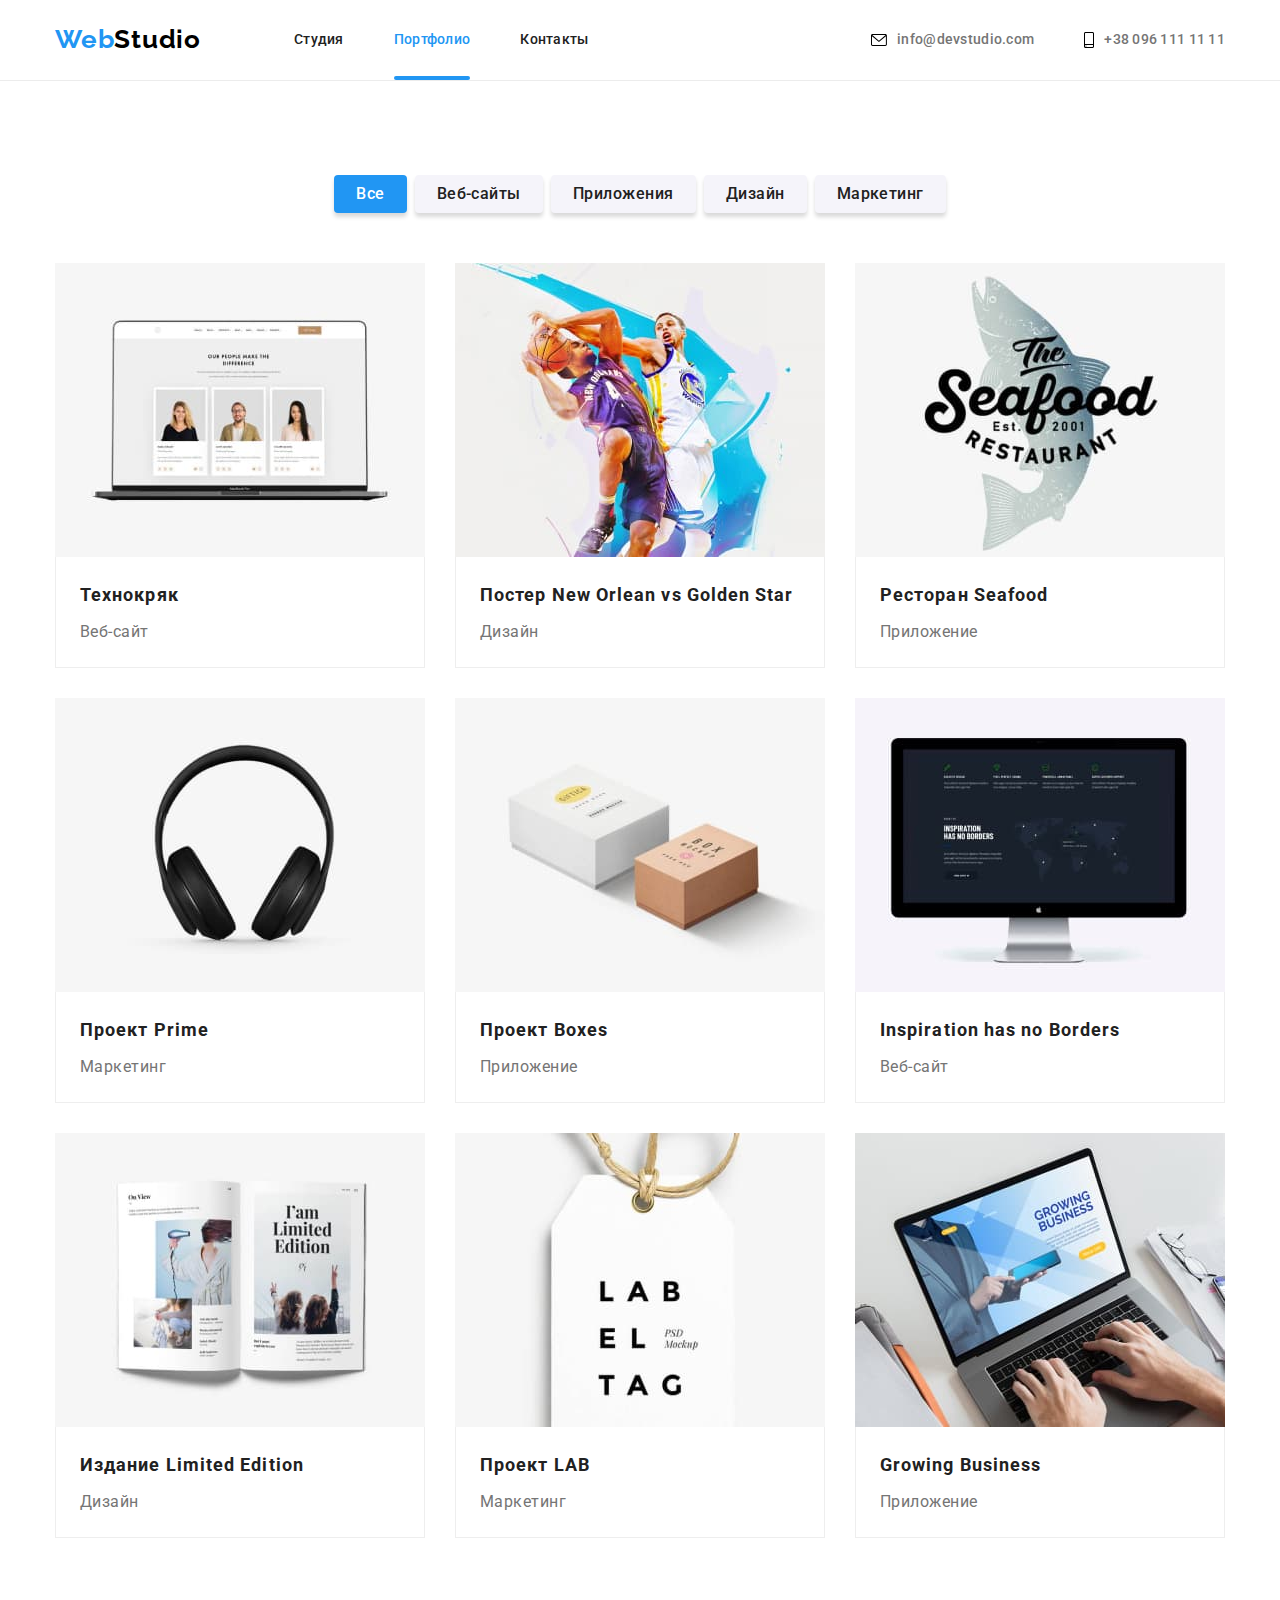
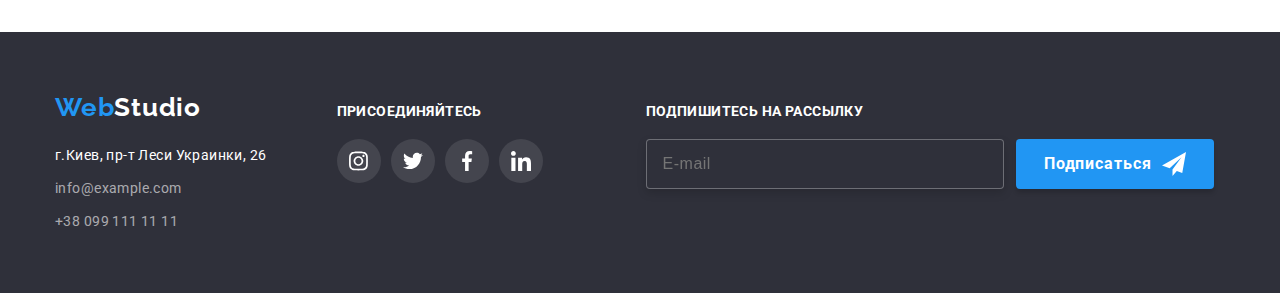
==== commit 7966f5b6: "bug fixed style" ====
--- a/portfolio.html
+++ b/portfolio.html
@@ -1,305 +1,235 @@
 <!DOCTYPE html>
 <html lang="ru">
-  <head>
+
+<head>
     <meta charset="UTF-8" />
     <meta http-equiv="X-UA-Compatible" content="IE=edge" />
     <meta name="viewport" content="width=device-width, initial-scale=1.0" />
     <title>Студия</title>
     <link rel="preconnect" href="https://fonts.googleapis.com" />
     <link rel="preconnect" href="https://fonts.gstatic.com" crossorigin />
-    <link
-      href="https://fonts.googleapis.com/css2?family=Raleway:wght@700&family=Roboto:wght@400;500;700;900&display=swap"
-      rel="stylesheet"
-    />
+    <link href="https://fonts.googleapis.com/css2?family=Raleway:wght@700&family=Roboto:wght@400;500;700;900&display=swap" rel="stylesheet" />
     <link rel="stylesheet" href="./css/main.min.css" />
-  </head>
-
-  <body>
+</head>
+
+<body>
     <!-- Page header-->
     <header class="header">
-      <div class="container header__wrapper">
-        <!-- navigation -->
-        <nav class="nav-wrapper">
-          <a href="./index.html" class="logo">Web<span class="logo--accent">Studio</span></a>
-          <ul class="site-nav">
-            <li class="site-nav__item">
-              <a href="./index.html" class="site-nav__link">Студия</a>
-            </li>
-            <li class="site-nav__item">
-              <a href="./portfolio.html" class="site-nav__link site-nav__link--active">Портфолио</a>
-            </li>
-            <li class="site-nav__item"><a href="#" class="site-nav__link">Контакты</a></li>
-          </ul>
-        </nav>
-
-        <ul class="contacts">
-          <li class="contacts__item">
-            <a href="mailto:info@devstudio.com" class="contacts__link">
-              <svg class="icon contacts__icon" width="16" height="16">
+        <div class="container header__wrapper">
+            <!-- navigation -->
+            <nav class="nav-wrapper">
+                <a href="./index.html" class="logo">Web<span class="logo--accent">Studio</span></a>
+                <ul class="site-nav">
+                    <li class="site-nav__item">
+                        <a href="./index.html" class="site-nav__link">Студия</a>
+                    </li>
+                    <li class="site-nav__item">
+                        <a href="./portfolio.html" class="site-nav__link site-nav__link--active">Портфолио</a>
+                    </li>
+                    <li class="site-nav__item"><a href="#" class="site-nav__link">Контакты</a></li>
+                </ul>
+            </nav>
+
+            <ul class="contacts">
+                <li class="contacts__item">
+                    <a href="mailto:info@devstudio.com" class="contacts__link">
+                        <svg class="icon contacts__icon" width="16" height="16">
                 <use href="./images/icons.svg#envelope"></use>
-              </svg>
-              info@devstudio.com
-            </a>
-          </li>
-          <li class="contacts__item">
-            <a href="tel:+380961111111" class="contacts__link">
-              <svg class="icon contacts__icon" width="10" height="16">
+              </svg> info@devstudio.com
+                    </a>
+                </li>
+                <li class="contacts__item">
+                    <a href="tel:+380961111111" class="contacts__link">
+                        <svg class="icon contacts__icon" width="10" height="16">
                 <use href="./images/icons.svg#smartphone"></use>
-              </svg>
-              +38 096 111 11 11
-            </a>
-          </li>
-        </ul>
-      </div>
+              </svg> +38 096 111 11 11
+                    </a>
+                </li>
+            </ul>
+        </div>
     </header>
     <!-- Unique page content -->
     <main>
-      <section class="section portfolio">
-        <div class="container">
-          <h1 class="section__title portfolio__title--invisible">Портфолио</h1>
-          <ul class="portfolio-filter">
-            <li class="portfolio-filter__item">
-              <button
-                type="button"
-                class="btn portfolio-filter__link portfolio-filter__link--active"
-              >
+        <section class="section portfolio">
+            <div class="container">
+                <h1 class="section__title portfolio__title portfolio__title--invisible">Портфолио</h1>
+                <ul class="portfolio-filter">
+                    <li class="portfolio-filter__item">
+                        <button type="button" class="btn portfolio-filter__link portfolio-filter__link--active">
                 Все
               </button>
-            </li>
-            <li class="portfolio-filter__item">
-              <button type="button" class="btn portfolio-filter__link">Веб-сайты</button>
-            </li>
-            <li class="portfolio-filter__item">
-              <button type="button" class="btn portfolio-filter__link">Приложения</button>
-            </li>
-            <li class="portfolio-filter__item">
-              <button type="button" class="btn portfolio-filter__link">Дизайн</button>
-            </li>
-            <li class="portfolio-filter__item">
-              <button type="button" class="btn portfolio-filter__link">Маркетинг</button>
-            </li>
-          </ul>
-          <ul class="portfolio-galery">
-            <li class="portfolio-galery__item">
-              <a href="#">
-                <div class="galery-thumb">
-                  <img
-                    src="./images/portfolio/portfolio1.jpg"
-                    alt="Технокряк"
-                    width="370"
-                    height="294"
-                  />
-                  <div class="galery-thumb__overlay">
-                    <p class="galery-thumb__description">
-                      Технокряк это современная площадка распространения коронавируса. Компании
-                      используют эту платформу для цифрового шпионажа и атак на защищённые сервера
-                      конкурентов.
-                    </p>
-                  </div>
-                </div>
-                <div class="galery-thumb__content">
-                  <h2 class="galery-thumb__title">Технокряк</h2>
-                  <p class="galery-thumb__subtitle">Веб-сайт</p>
-                </div>
-              </a>
-            </li>
-            <li class="portfolio-galery__item">
-              <a href="#">
-                <div class="galery-thumb">
-                  <img
-                    src="./images/portfolio/portfolio2.jpg"
-                    alt="Постер New Orlean"
-                    width="370"
-                    height="294"
-                  />
-                  <div class="galery-thumb__overlay">
-                    <p class="galery-thumb__description">
-                      Технокряк это современная площадка распространения коронавируса. Компании
-                      используют эту платформу для цифрового шпионажа и атак на защищённые сервера
-                      конкурентов.
-                    </p>
-                  </div>
-                </div>
-                <div class="galery-thumb__content">
-                  <h2 class="galery-thumb__title">Постер New Orlean vs Golden Star</h2>
-                  <p class="galery-thumb__subtitle">Дизайн</p>
-                </div>
-              </a>
-            </li>
-            <li class="portfolio-galery__item">
-              <a href="#">
-                <div class="galery-thumb">
-                  <img
-                    src="./images/portfolio/portfolio3.jpg"
-                    alt="Ресторан Seafood"
-                    width="370"
-                    height="294"
-                  />
-                  <div class="galery-thumb__overlay">
-                    <p class="galery-thumb__description">
-                      Технокряк это современная площадка распространения коронавируса. Компании
-                      используют эту платформу для цифрового шпионажа и атак на защищённые сервера
-                      конкурентов.
-                    </p>
-                  </div>
-                </div>
-                <div class="galery-thumb__content">
-                  <h2 class="galery-thumb__title">Ресторан Seafood</h2>
-                  <p class="galery-thumb__subtitle">Приложение</p>
-                </div>
-              </a>
-            </li>
-            <li class="portfolio-galery__item">
-              <a href="#">
-                <div class="galery-thumb">
-                  <img
-                    src="./images/portfolio/portfolio4.jpg"
-                    alt="Проект Prime"
-                    width="370"
-                    height="294"
-                  />
-                  <div class="galery-thumb__overlay">
-                    <p class="galery-thumb__description">
-                      Технокряк это современная площадка распространения коронавируса. Компании
-                      используют эту платформу для цифрового шпионажа и атак на защищённые сервера
-                      конкурентов.
-                    </p>
-                  </div>
-                </div>
-                <div class="galery-thumb__content">
-                  <h2 class="galery-thumb__title">Проект Prime</h2>
-                  <p class="galery-thumb__subtitle">Маркетинг</p>
-                </div>
-              </a>
-            </li>
-            <li class="portfolio-galery__item">
-              <a href="#">
-                <div class="galery-thumb">
-                  <img
-                    src="./images/portfolio/portfolio5.jpg"
-                    alt="Проект Boxes"
-                    width="370"
-                    height="294"
-                  />
-                  <div class="galery-thumb__overlay">
-                    <p class="galery-thumb__description">
-                      Технокряк это современная площадка распространения коронавируса. Компании
-                      используют эту платформу для цифрового шпионажа и атак на защищённые сервера
-                      конкурентов.
-                    </p>
-                  </div>
-                </div>
-                <div class="galery-thumb__content">
-                  <h2 class="galery-thumb__title">Проект Boxes</h2>
-                  <p class="galery-thumb__subtitle">Приложение</p>
-                </div>
-              </a>
-            </li>
-            <li class="portfolio-galery__item">
-              <a href="#">
-                <div class="galery-thumb">
-                  <img
-                    src="./images/portfolio/portfolio6.jpg"
-                    alt="Inspiration has no Borders"
-                    width="370"
-                    height="294"
-                  />
-                  <div class="galery-thumb__overlay">
-                    <p class="galery-thumb__description">
-                      Технокряк это современная площадка распространения коронавируса. Компании
-                      используют эту платформу для цифрового шпионажа и атак на защищённые сервера
-                      конкурентов.
-                    </p>
-                  </div>
-                </div>
-                <div class="galery-thumb__content">
-                  <h2 lang="en" class="galery-thumb__title">Inspiration has no Borders</h2>
-                  <p class="galery-thumb__subtitle">Веб-сайт</p>
-                </div>
-              </a>
-            </li>
-            <li class="portfolio-galery__item">
-              <a href="#">
-                <div class="galery-thumb">
-                  <img
-                    src="./images/portfolio/portfolio7.jpg"
-                    alt="Издание Limited Edition"
-                    width="370"
-                    height="294"
-                  />
-                  <div class="galery-thumb__overlay">
-                    <p class="galery-thumb__description">
-                      Технокряк это современная площадка распространения коронавируса. Компании
-                      используют эту платформу для цифрового шпионажа и атак на защищённые сервера
-                      конкурентов.
-                    </p>
-                  </div>
-                </div>
-                <div class="galery-thumb__content">
-                  <h2 class="galery-thumb__title">Издание Limited Edition</h2>
-                  <p class="galery-thumb__subtitle">Дизайн</p>
-                </div>
-              </a>
-            </li>
-            <li class="portfolio-galery__item">
-              <a href="#">
-                <div class="galery-thumb">
-                  <img
-                    src="./images/portfolio/portfolio8.jpg"
-                    alt="Проект LAB"
-                    width="370"
-                    height="294"
-                  />
-                  <div class="galery-thumb__overlay">
-                    <p class="galery-thumb__description">
-                      Технокряк это современная площадка распространения коронавируса. Компании
-                      используют эту платформу для цифрового шпионажа и атак на защищённые сервера
-                      конкурентов.
-                    </p>
-                  </div>
-                </div>
-                <div class="galery-thumb__content">
-                  <h2 class="galery-thumb__title">Проект LAB</h2>
-                  <p class="galery-thumb__subtitle">Маркетинг</p>
-                </div>
-              </a>
-            </li>
-            <li class="portfolio-galery__item">
-              <a href="#">
-                <div class="galery-thumb">
-                  <img
-                    src="./images/portfolio/portfolio9.jpg"
-                    alt="Growing Business"
-                    width="370"
-                    height="294"
-                  />
-                  <div class="galery-thumb__overlay">
-                    <p class="galery-thumb__description">
-                      Технокряк это современная площадка распространения коронавируса. Компании
-                      используют эту платформу для цифрового шпионажа и атак на защищённые сервера
-                      конкурентов.
-                    </p>
-                  </div>
-                </div>
-                <div class="galery-thumb__content">
-                  <h2 lang="en" class="galery-thumb__title">Growing Business</h2>
-                  <p class="galery-thumb__subtitle">Приложение</p>
-                </div>
-              </a>
-            </li>
-          </ul>
-        </div>
-      </section>
+                    </li>
+                    <li class="portfolio-filter__item">
+                        <button type="button" class="btn portfolio-filter__link">Веб-сайты</button>
+                    </li>
+                    <li class="portfolio-filter__item">
+                        <button type="button" class="btn portfolio-filter__link">Приложения</button>
+                    </li>
+                    <li class="portfolio-filter__item">
+                        <button type="button" class="btn portfolio-filter__link">Дизайн</button>
+                    </li>
+                    <li class="portfolio-filter__item">
+                        <button type="button" class="btn portfolio-filter__link">Маркетинг</button>
+                    </li>
+                </ul>
+                <ul class="portfolio-galery">
+                    <li class="portfolio-galery__item">
+                        <a href="#">
+                            <div class="galery-thumb">
+                                <img src="./images/portfolio/portfolio1.jpg" alt="Технокряк" width="370" height="294" />
+                                <div class="galery-thumb__overlay">
+                                    <p class="galery-thumb__description">
+                                        Технокряк это современная площадка распространения коронавируса. Компании используют эту платформу для цифрового шпионажа и атак на защищённые сервера конкурентов.
+                                    </p>
+                                </div>
+                            </div>
+                            <div class="galery-thumb__content">
+                                <h2 class="galery-thumb__title">Технокряк</h2>
+                                <p class="galery-thumb__subtitle">Веб-сайт</p>
+                            </div>
+                        </a>
+                    </li>
+                    <li class="portfolio-galery__item">
+                        <a href="#">
+                            <div class="galery-thumb">
+                                <img src="./images/portfolio/portfolio2.jpg" alt="Постер New Orlean" width="370" height="294" />
+                                <div class="galery-thumb__overlay">
+                                    <p class="galery-thumb__description">
+                                        Технокряк это современная площадка распространения коронавируса. Компании используют эту платформу для цифрового шпионажа и атак на защищённые сервера конкурентов.
+                                    </p>
+                                </div>
+                            </div>
+                            <div class="galery-thumb__content">
+                                <h2 class="galery-thumb__title">Постер New Orlean vs Golden Star</h2>
+                                <p class="galery-thumb__subtitle">Дизайн</p>
+                            </div>
+                        </a>
+                    </li>
+                    <li class="portfolio-galery__item">
+                        <a href="#">
+                            <div class="galery-thumb">
+                                <img src="./images/portfolio/portfolio3.jpg" alt="Ресторан Seafood" width="370" height="294" />
+                                <div class="galery-thumb__overlay">
+                                    <p class="galery-thumb__description">
+                                        Технокряк это современная площадка распространения коронавируса. Компании используют эту платформу для цифрового шпионажа и атак на защищённые сервера конкурентов.
+                                    </p>
+                                </div>
+                            </div>
+                            <div class="galery-thumb__content">
+                                <h2 class="galery-thumb__title">Ресторан Seafood</h2>
+                                <p class="galery-thumb__subtitle">Приложение</p>
+                            </div>
+                        </a>
+                    </li>
+                    <li class="portfolio-galery__item">
+                        <a href="#">
+                            <div class="galery-thumb">
+                                <img src="./images/portfolio/portfolio4.jpg" alt="Проект Prime" width="370" height="294" />
+                                <div class="galery-thumb__overlay">
+                                    <p class="galery-thumb__description">
+                                        Технокряк это современная площадка распространения коронавируса. Компании используют эту платформу для цифрового шпионажа и атак на защищённые сервера конкурентов.
+                                    </p>
+                                </div>
+                            </div>
+                            <div class="galery-thumb__content">
+                                <h2 class="galery-thumb__title">Проект Prime</h2>
+                                <p class="galery-thumb__subtitle">Маркетинг</p>
+                            </div>
+                        </a>
+                    </li>
+                    <li class="portfolio-galery__item">
+                        <a href="#">
+                            <div class="galery-thumb">
+                                <img src="./images/portfolio/portfolio5.jpg" alt="Проект Boxes" width="370" height="294" />
+                                <div class="galery-thumb__overlay">
+                                    <p class="galery-thumb__description">
+                                        Технокряк это современная площадка распространения коронавируса. Компании используют эту платформу для цифрового шпионажа и атак на защищённые сервера конкурентов.
+                                    </p>
+                                </div>
+                            </div>
+                            <div class="galery-thumb__content">
+                                <h2 class="galery-thumb__title">Проект Boxes</h2>
+                                <p class="galery-thumb__subtitle">Приложение</p>
+                            </div>
+                        </a>
+                    </li>
+                    <li class="portfolio-galery__item">
+                        <a href="#">
+                            <div class="galery-thumb">
+                                <img src="./images/portfolio/portfolio6.jpg" alt="Inspiration has no Borders" width="370" height="294" />
+                                <div class="galery-thumb__overlay">
+                                    <p class="galery-thumb__description">
+                                        Технокряк это современная площадка распространения коронавируса. Компании используют эту платформу для цифрового шпионажа и атак на защищённые сервера конкурентов.
+                                    </p>
+                                </div>
+                            </div>
+                            <div class="galery-thumb__content">
+                                <h2 lang="en" class="galery-thumb__title">Inspiration has no Borders</h2>
+                                <p class="galery-thumb__subtitle">Веб-сайт</p>
+                            </div>
+                        </a>
+                    </li>
+                    <li class="portfolio-galery__item">
+                        <a href="#">
+                            <div class="galery-thumb">
+                                <img src="./images/portfolio/portfolio7.jpg" alt="Издание Limited Edition" width="370" height="294" />
+                                <div class="galery-thumb__overlay">
+                                    <p class="galery-thumb__description">
+                                        Технокряк это современная площадка распространения коронавируса. Компании используют эту платформу для цифрового шпионажа и атак на защищённые сервера конкурентов.
+                                    </p>
+                                </div>
+                            </div>
+                            <div class="galery-thumb__content">
+                                <h2 class="galery-thumb__title">Издание Limited Edition</h2>
+                                <p class="galery-thumb__subtitle">Дизайн</p>
+                            </div>
+                        </a>
+                    </li>
+                    <li class="portfolio-galery__item">
+                        <a href="#">
+                            <div class="galery-thumb">
+                                <img src="./images/portfolio/portfolio8.jpg" alt="Проект LAB" width="370" height="294" />
+                                <div class="galery-thumb__overlay">
+                                    <p class="galery-thumb__description">
+                                        Технокряк это современная площадка распространения коронавируса. Компании используют эту платформу для цифрового шпионажа и атак на защищённые сервера конкурентов.
+                                    </p>
+                                </div>
+                            </div>
+                            <div class="galery-thumb__content">
+                                <h2 class="galery-thumb__title">Проект LAB</h2>
+                                <p class="galery-thumb__subtitle">Маркетинг</p>
+                            </div>
+                        </a>
+                    </li>
+                    <li class="portfolio-galery__item">
+                        <a href="#">
+                            <div class="galery-thumb">
+                                <img src="./images/portfolio/portfolio9.jpg" alt="Growing Business" width="370" height="294" />
+                                <div class="galery-thumb__overlay">
+                                    <p class="galery-thumb__description">
+                                        Технокряк это современная площадка распространения коронавируса. Компании используют эту платформу для цифрового шпионажа и атак на защищённые сервера конкурентов.
+                                    </p>
+                                </div>
+                            </div>
+                            <div class="galery-thumb__content">
+                                <h2 lang="en" class="galery-thumb__title">Growing Business</h2>
+                                <p class="galery-thumb__subtitle">Приложение</p>
+                            </div>
+                        </a>
+                    </li>
+                </ul>
+            </div>
+        </section>
     </main>
     <!-- Page footer-->
     <footer class="footer">
-      <div class="container">
-        <div class="footer__columns">
-          <div class="footer__contact-info">
-            <a href="./index.html" class="logo footer__logo">
+        <div class="container">
+            <div class="footer__columns">
+                <div class="footer__contact-info">
+                    <a href="./index.html" class="logo footer__logo">
               Web<span class="footer__logo--accent">Studio</span>
             </a>
-            <address>
+                    <address>
               <ul class="address">
                 <li>
                   <a
@@ -323,45 +253,45 @@
                 </li>
               </ul>
             </address>
-          </div>
-          <div class="footer__social">
-            <p class="footer__title">Присоединяйтесь</p>
-            <ul class="companysocial__list">
-              <li class="companysocial__item">
-                <a class="companysocial__link" href="#">
-                  <svg class="icon companysocial__icon" width="20" height="20">
+                </div>
+                <div class="footer__social">
+                    <p class="footer__title">Присоединяйтесь</p>
+                    <ul class="companysocial__list">
+                        <li class="companysocial__item">
+                            <a class="companysocial__link" href="#">
+                                <svg class="icon companysocial__icon" width="20" height="20">
                     <use href="./images/icons.svg#instagram"></use>
                   </svg>
-                </a>
-              </li>
-              <li class="companysocial__item">
-                <a class="companysocial__link" href="#">
-                  <svg class="icon companysocial__icon" width="20" height="20">
+                            </a>
+                        </li>
+                        <li class="companysocial__item">
+                            <a class="companysocial__link" href="#">
+                                <svg class="icon companysocial__icon" width="20" height="20">
                     <use href="./images/icons.svg#twitter"></use>
                   </svg>
-                </a>
-              </li>
-              <li class="companysocial__item">
-                <a class="companysocial__link" href="#">
-                  <svg class="icon companysocial__icon" width="20" height="20">
+                            </a>
+                        </li>
+                        <li class="companysocial__item">
+                            <a class="companysocial__link" href="#">
+                                <svg class="icon companysocial__icon" width="20" height="20">
                     <use href="./images/icons.svg#facebook"></use>
                   </svg>
-                </a>
-              </li>
-              <li class="companysocial__item">
-                <a class="companysocial__link" href="#">
-                  <svg class="icon companysocial__icon" width="20" height="20">
+                            </a>
+                        </li>
+                        <li class="companysocial__item">
+                            <a class="companysocial__link" href="#">
+                                <svg class="icon companysocial__icon" width="20" height="20">
                     <use href="./images/icons.svg#linkedin"></use>
                   </svg>
-                </a>
-              </li>
-            </ul>
-          </div>
-          <div class="footer__subscriber">
-            <p class="footer__title">Подпишитесь на рассылку</p>
-            <form class="subscriber-form">
-              <div class="subscriber-form__field">
-                <label class="subscriber-form__label">
+                            </a>
+                        </li>
+                    </ul>
+                </div>
+                <div class="footer__subscriber">
+                    <p class="footer__title">Подпишитесь на рассылку</p>
+                    <form class="subscriber-form">
+                        <div class="subscriber-form__field">
+                            <label class="subscriber-form__label">
                   <input
                     class="subscriber-form__input"
                     type="email"
@@ -370,17 +300,18 @@
                   />
                 </label>
 
-                <button type="submit" class="btn subscriber-form__button">
+                            <button type="submit" class="btn subscriber-form__button">
                   Подписаться
                   <svg class="subscriber-form__icon" width="24" height="24">
                     <use href="./images/icons.svg#send-ico"></use>
                   </svg>
                 </button>
-              </div>
-            </form>
-          </div>
+                        </div>
+                    </form>
+                </div>
+            </div>
         </div>
-      </div>
     </footer>
-  </body>
-</html>
+</body>
+
+</html>--- a/css/main.min.css
+++ b/css/main.min.css
@@ -1,2 +1 @@
-:root{--main-font: 'Roboto';--second-font: 'Raleway';--main-color-text: #212121;--second-color-text: #757575;--accent-color: #2196f3;--accent-second-color: #188ce8;--primary-bgr: #ffffff;--second-bgr: #f5f4fa;--accent-bgr: #2f303a;--sec-text-color: var(--primary-bgr);--timing-function: cubic-bezier(0.4, 0, 0.2, 1)}:active,:hover,:focus{outline:0;outline-offset:0}html,body,div,span,applet,object,iframe,h1,h2,h3,h4,h5,h6,p,blockquote,pre,a,abbr,acronym,address,big,cite,code,del,dfn,em,img,ins,kbd,q,s,samp,small,strike,strong,sub,sup,tt,var,b,u,i,center,dl,dt,dd,ol,ul,li,fieldset,form,label,legend,table,caption,tbody,tfoot,thead,tr,th,td,article,aside,canvas,details,embed,figure,figcaption,footer,header,hgroup,menu,nav,output,ruby,section,summary,time,mark,audio,video{margin:0;padding:0;font-size:100%;vertical-align:baseline}a{text-decoration:none}a:active,a:hover{outline:0;text-decoration:none}ul,li{list-style-type:none;margin:0;padding:0}h1,h2,h3,h4,h5,h6{font-size:100%;font-weight:normal}html{-webkit-box-sizing:border-box;box-sizing:border-box}*,*:before,*:after{-webkit-box-sizing:border-box;box-sizing:border-box}:focus{outline:0}img,audio,video{max-width:100%;height:auto}audio,canvas,iframe,video,img,svg{vertical-align:middle}iframe{border:0}textarea{resize:none;overflow:auto;vertical-align:top;box-shadow:none;-webkit-box-shadow:none;-moz-box-shadow:none}input,textarea,select,button{outline:none;border:none;font-size:100%;margin:0}button,input{line-height:normal}table{border-collapse:collapse;border-spacing:0}td,th{padding:0;text-align:left}body{font-family:var(--main-font),sans-serif;font-size:14px;font-style:normal;font-weight:normal;background:var(--primary-bgr);color:var(--main-color-text)}.container{width:1200px;margin:0 auto;padding:0 15px}.nav-wrapper{display:-webkit-box;display:-ms-flexbox;display:flex;-webkit-box-align:center;-ms-flex-align:center;align-items:center}.section{padding:94px 0 94px 0}.section__title{font-weight:700;font-size:36px;line-height:1.16;letter-spacing:0.03em;margin-bottom:50px}.icon{fill:currentColor;-webkit-transition:fill 250ms var(--timing-function);transition:fill 250ms var(--timing-function)}.btn{display:inline-block;font-family:inherit;font-weight:700;font-size:16px;line-height:calc(30 / 16);letter-spacing:0.06em;border:none;border-radius:4px;-webkit-box-shadow:0px 4px 4px rgba(0,0,0,0.15);box-shadow:0px 4px 4px rgba(0,0,0,0.15);-webkit-transition:background-color 250ms var(--timing-function) box-shadow 250ms var(--timing-function);transition:background-color 250ms var(--timing-function) box-shadow 250ms var(--timing-function);cursor:pointer}.backdrop{position:fixed;top:0;left:0;width:100%;height:100%;background-color:rgba(0,0,0,0.2);opacity:1;-webkit-transition:opacity 250ms cubic-bezier(0.4, 0, 0.2, 1);transition:opacity 250ms cubic-bezier(0.4, 0, 0.2, 1)}.backdrop.is-hidden{opacity:0;pointer-events:none}.backdrop.is-hidden.modal{-webkit-transform:translate(-50%, -50%) scale(1.1);transform:translate(-50%, -50%) scale(1.1)}.header{border-bottom:1px solid #ececec}.header__wrapper{display:-webkit-box;display:-ms-flexbox;display:flex;-webkit-box-align:center;-ms-flex-align:center;align-items:center}.logo{display:block;margin-right:93px;padding-top:24px;padding-bottom:25px;font-family:var(--second-font),sans-serif;font-weight:700;font-size:26px;line-height:calc(31 / 26);letter-spacing:0.03em;color:var(--accent-color)}.logo--accent{color:#000000}.site-nav{display:-webkit-box;display:-ms-flexbox;display:flex;font-weight:500;line-height:1.14;letter-spacing:0.02em}.site-nav__item:not(:last-child){margin-right:50px}.site-nav__link{display:block;position:relative;padding-top:32px;padding-bottom:32px;color:var(--main-color-text)}.site-nav__link:hover{color:var(--accent-color)}.site-nav__link::after{content:'';position:absolute;left:0;bottom:0;display:block;width:100%;height:4px;border-radius:2px;background-color:var(--accent-color);opacity:0;-webkit-transform:scaleX(0);transform:scaleX(0);-webkit-transition:opacity 250ms var(--timing-function),-webkit-transform 250ms var(--timing-function);transition:opacity 250ms var(--timing-function),-webkit-transform 250ms var(--timing-function);transition:transform 250ms var(--timing-function),opacity 250ms var(--timing-function);transition:transform 250ms var(--timing-function),opacity 250ms var(--timing-function),-webkit-transform 250ms var(--timing-function)}.site-nav__link--active::after,.site-nav__link:hover::after{opacity:1;-webkit-transform:scaleX(1);transform:scaleX(1)}.site-nav__link--active{color:var(--accent-color)}.contacts{display:-webkit-box;display:-ms-flexbox;display:flex;margin-left:auto;font-weight:500;line-height:1.14;letter-spacing:0.02em}.contacts__item+.contacts__item{margin-left:50px}.contacts__link{display:-webkit-box;display:-ms-flexbox;display:flex;-webkit-box-align:center;-ms-flex-align:center;align-items:center;-webkit-box-pack:center;-ms-flex-pack:center;justify-content:center;padding:32px 0 32px 0;color:var(--second-color-text);-webkit-transition:color 250ms var(--timing-function);transition:color 250ms var(--timing-function)}.contacts__link:hover{color:var(--accent-color)}.contacts__link:hover .contacts__icon{fill:var(--accent-color)}.contacts__icon{margin-right:10px;fill:var(----second-color-text)}.hero{min-height:600px;max-width:1600px;margin:0 auto;padding:200px 0;text-align:center;border:1px solid #000000;background-color:#c4c4c4;background-image:-webkit-gradient(linear, left top, left bottom, from(rgba(25,28,38,0.2)), to(rgba(25,28,38,0.2))),url("../images/hero.jpg");background-image:linear-gradient(rgba(25,28,38,0.2), rgba(25,28,38,0.2)),url("../images/hero.jpg");background-repeat:no-repeat;background-size:cover;background-position:center;-webkit-filter:drop-shadow(0px 4px 4px rgba(0,0,0,0.25));filter:drop-shadow(0px 4px 4px rgba(0,0,0,0.25))}.hero__title{max-width:650px;margin:0 auto;margin-bottom:30px;font-weight:900;font-size:44px;line-height:calc(60 / 44);letter-spacing:0.06em;text-transform:uppercase;color:var(--sec-text-color)}.hero__btn{padding:10px 32px;color:var(--sec-text-color);background-color:var(--accent-color)}.hero__btn:hover,.hero__btn:focus{background-color:var(--accent-second-color)}.features{text-align:center;margin-bottom:50px;padding-bottom:0px;color:var(--main-color-text)}.features__title{color:var(--main-color-text);margin-bottom:10px}.features__title--invisible{visibility:hidden;height:0}.feature__list{display:-webkit-box;display:-ms-flexbox;display:flex}.feature__item{width:calc(100% - 90px / 4)}.feature__list>.feature__item:not(:nth-child(4n)){margin-right:30px}.feature__bgc-icon{padding:25px 0 25px 0;text-align:center;margin-bottom:30px;background-color:var(--second-bgr)}.feature__subtitle{text-align:left;font-weight:700;line-height:calc(16 / 14);letter-spacing:0.03em;text-transform:uppercase;color:var(--main-color-text);margin-bottom:10px}.feature__meta{text-align:left;line-height:calc(24 / 14);letter-spacing:0.03em;color:var(--second-color-text)}.works{text-align:center;color:var(--main-color-text)}.works__list{display:-webkit-box;display:-ms-flexbox;display:flex}.work__item{width:calc(100% - 60px / 3)}.works__list>.work__item:not(:nth-child(3n)){margin-right:30px}.work__box{position:relative}.work__img-label{position:absolute;bottom:0;left:0;display:-webkit-box;display:-ms-flexbox;display:flex;-webkit-box-pack:center;-ms-flex-pack:center;justify-content:center;padding-top:24px;padding-bottom:24px;width:100%;-webkit-box-align:center;-ms-flex-align:center;align-items:center;background:rgba(47,48,58,0.8)}.work__img-text{font-weight:bold;font-size:14px;line-height:calc(16 / 14);letter-spacing:0.03em;text-transform:uppercase;color:var(--sec-text-color)}.teams{text-align:center;color:var(--main-color-text);background-color:var(--second-bgr)}.teams__title{color:var(--main-color-text);margin-bottom:10px}.teams__list{display:-webkit-box;display:-ms-flexbox;display:flex}.team__card{width:calc(100% - 90px / 4);background-color:var(--primary-bgr);-webkit-box-shadow:0px 1px 3px rgba(0,0,0,0.12),0px 1px 1px rgba(0,0,0,0.14),0px 2px 1px rgba(0,0,0,0.2);box-shadow:0px 1px 3px rgba(0,0,0,0.12),0px 1px 1px rgba(0,0,0,0.14),0px 2px 1px rgba(0,0,0,0.2);border-radius:0px 0px 4px 4px}.teams__list>.team__card:not(:nth-child(4n)){margin-right:30px}.team__meta{padding-top:30px;padding-bottom:30px}.team__name{margin-bottom:10px;font-weight:500;font-size:16px;line-height:calc(19 / 16);text-align:center;letter-spacing:0.03em;color:var(--main-color-text)}.team__position{margin-bottom:16px;font-size:16px;line-height:calc(19 / 16);text-align:center;letter-spacing:0.03em;color:var(--second-color-text)}.team__social-list{display:-webkit-box;display:-ms-flexbox;display:flex;-webkit-box-pack:center;-ms-flex-pack:center;justify-content:center}.team__social-list>.team__social-item:not(:last-child){margin-right:10px}.team__social-link{display:-webkit-box;display:-ms-flexbox;display:flex;-webkit-box-align:center;-ms-flex-align:center;align-items:center;-webkit-box-pack:center;-ms-flex-pack:center;justify-content:center;width:44px;height:44px;border-radius:50%;background-color:var(--primary-bgr);-webkit-transition:background-color 250ms var(--timing-function);transition:background-color 250ms var(--timing-function)}.team__social-link:hover,.team__social-link:focus{background-color:var(--accent-color)}.team__social-link:hover .team__social-icon,.team__social-link:focus .team__social-icon{fill:#ffffff}.team__social-icon{fill:#afb1b8}.customer__title{text-align:center;margin-bottom:50px;color:var(--main-color-text)}.customer__list{display:-webkit-box;display:-ms-flexbox;display:flex}.customer__list>.customer__item:not(:nth-child(6n)){margin-right:30px}.customer__link{display:block;width:170px;height:92px;padding:16px 32px;border:1px solid #afb1b8;border-radius:4px;-webkit-transition:border-color 250ms var(--timing-function);transition:border-color 250ms var(--timing-function)}.customer__link:hover{border:1px solid var(--accent-color)}.customer__link:hover .customer__icon,.customer__link:focus .customer__icon{fill:var(--accent-color)}.customer__icon{fill:#afb1b8}.footer{padding:60px 0 60px 0;background-color:var(--accent-bgr)}.footer__columns{display:-webkit-box;display:-ms-flexbox;display:flex;-webkit-box-align:baseline;-ms-flex-align:baseline;align-items:baseline}.footer__logo{margin-right:0;padding:0}.footer__logo--accent{color:#ffffff}.address{margin-top:20px;font-style:normal}.address__link{display:inline-block;line-height:24px;letter-spacing:0.03em;color:var(--primary-bgr)}.address__link--contact{margin-top:9px;color:rgba(255,255,255,0.6);-webkit-transition:color 250ms var(--timing-function);transition:color 250ms var(--timing-function)}.address__link--contact:hover,.address__link--contact:focus{color:var(--accent-color)}.footer__social{padding-left:70px}.footer__title{margin-bottom:20px;font-weight:bold;line-height:calc(16 / 14);letter-spacing:0.03em;text-transform:uppercase;color:var(--primary-bgr)}.companysocial__list{display:-webkit-box;display:-ms-flexbox;display:flex}.companysocial__item{margin-right:10px}.companysocial__link{display:-webkit-box;display:-ms-flexbox;display:flex;-webkit-box-align:center;-ms-flex-align:center;align-items:center;-webkit-box-pack:center;-ms-flex-pack:center;justify-content:center;width:44px;height:44px;border-radius:50%;background-color:rgba(255,255,255,0.1);-webkit-transition:background-color 250ms var(--timing-function);transition:background-color 250ms var(--timing-function)}.companysocial__link:hover{background-color:var(--accent-color)}.companysocial__link:hover .icon,.companysocial__link:focus .icon{fill:var(--primary-bgr)}.companysocial__icon{fill:var(--primary-bgr)}.footer__subscriber{margin-left:93px}.subscriber-form__field{display:-webkit-box;display:-ms-flexbox;display:flex;justify-items:baseline}.subscriber-form__label{margin-right:12px}.subscriber-form__input{width:358px;height:50px;padding:15px 16px 15px 16px;color:rgba(255,255,255,0.6);font-size:16px;line-height:calc(20 / 16);letter-spacing:0.03em;border:1px solid rgba(255,255,255,0.3);-webkit-filter:drop-shadow(0px 4px 4px rgba(0,0,0,0.15));filter:drop-shadow(0px 4px 4px rgba(0,0,0,0.15));background-color:var(--accent-bgr);border-radius:4px;-webkit-transition:border-color 250ms var(--timing-function);transition:border-color 250ms var(--timing-function);cursor:pointer}.subscriber-form__inputt:focus,.subscriber-form__input:hover{border:1px solid var(--accent-color)}.subscriber-form__button{display:-webkit-box;display:-ms-flexbox;display:flex;justify-items:center;-webkit-box-align:center;-ms-flex-align:center;align-items:center;background-color:var(--accent-color);padding:10px 28px;color:var(--sec-text-color);-webkit-transition:background-color 250ms var(--timing-function) box-shadow 250ms var(--timing-function);transition:background-color 250ms var(--timing-function) box-shadow 250ms var(--timing-function)}.subscriber-form__button:hover,.subscriber-form__button:focus{background-color:var(--accent-second-color)}.subscriber-form__icon{margin-left:10px;fill:var(--primary-bgr)}.modal{position:absolute;top:50%;left:50%;min-width:528px;min-height:581px;padding:40px;background-color:var(--primary-bgr);-webkit-box-shadow:0px 1px 3px rgba(0,0,0,0.12),0px 1px 1px rgba(0,0,0,0.14),0px 2px 1px rgba(0,0,0,0.2);box-shadow:0px 1px 3px rgba(0,0,0,0.12),0px 1px 1px rgba(0,0,0,0.14),0px 2px 1px rgba(0,0,0,0.2);border-radius:4px;-webkit-transform:translate(-50%, -50%) scale(1);transform:translate(-50%, -50%) scale(1);-webkit-transition:-webkit-transform 250ms cubic-bezier(0.4, 0, 0.2, 1);transition:-webkit-transform 250ms cubic-bezier(0.4, 0, 0.2, 1);transition:transform 250ms cubic-bezier(0.4, 0, 0.2, 1);transition:transform 250ms cubic-bezier(0.4, 0, 0.2, 1), -webkit-transform 250ms cubic-bezier(0.4, 0, 0.2, 1)}.modal__close{display:-webkit-box;display:-ms-flexbox;display:flex;-webkit-box-align:center;-ms-flex-align:center;align-items:center;-webkit-box-pack:center;-ms-flex-pack:center;justify-content:center;position:absolute;top:0;right:0;margin-top:8px;margin-right:8px;width:30px;height:30px;border-radius:50%;background-color:var(--primary-bgr);border:1px solid rgba(0,0,0,0.1)}.modal__close:hover .modal__icon,.modal__close:focus .modal__icon{fill:var(--accent-color)}.modal__icon{fill:#000000}.modal__title{margin-bottom:12px;font-size:20px;font-weight:bold;line-height:calc(23 / 20);text-align:center;letter-spacing:0.03em;color:var(--main-color-text)}.callback-form__field{position:relative;display:block;margin-bottom:10px;font-size:12px;line-height:calc(14 / 12);letter-spacing:0.01em;color:var(--second-color-text)}.callback-form__input{cursor:pointer;width:100%;height:40px;margin-top:4px;padding:12px 12px 12px 42px;border:1px solid rgba(33,33,33,0.2);border-radius:4px;-webkit-transition:border 250ms var(--timing-function);transition:border 250ms var(--timing-function)}.callback-form__input:focus,.callback-form__input:hover{border:1px solid var(--accent-color)}.callback-form__input:focus+.callback-form__icon,.callback-form__input:hover+.callback-form__icon{fill:var(--accent-color)}.callback-form__icon{display:block;width:18px;height:18px;position:absolute;top:50%;left:12px;-webkit-transition:fill 250ms var(--timing-function);transition:fill 250ms var(--timing-function)}.callback-form__comment{position:relative;display:block;font-size:12px;line-height:calc(14 / 12);letter-spacing:0.01em;color:var(--second-color-text)}.callback-form__textarea{font-family:inherit;resize:none;height:120px;padding:12px 16px;margin-bottom:20px}.callback-form__textarea:focus,.callback-form__textarea:hover{border:1px solid var(--accent-color)}.callback-form__textarea::-webkit-input-placeholder{color:rgba(117,117,117,0.5)}.callback-form__textarea:-ms-input-placeholder{color:rgba(117,117,117,0.5)}.callback-form__textarea::-ms-input-placeholder{color:rgba(117,117,117,0.5)}.callback-form__textarea::placeholder{color:rgba(117,117,117,0.5)}.callback-form__checkbox{position:absolute;width:1px;height:1px;margin:-1px;border:0px;padding:0px;clip:rect(0 0 0 0);overflow:hidden;z-index:100}.callback-form__checkbox:checked+.callback-form__policy-boxcheck{background-color:var(--accent-color);border:0px}.callback-form__policy{display:-webkit-box;display:-ms-flexbox;display:flex;-webkit-box-align:center;-ms-flex-align:center;align-items:center;cursor:pointer;margin-bottom:30px;margin-left:12px}.callback-form__policy-boxcheck{display:-webkit-box;display:-ms-flexbox;display:flex;-webkit-box-pack:center;-ms-flex-pack:center;justify-content:center;-webkit-box-align:center;-ms-flex-align:center;align-items:center;width:16px;height:15px;border:2px solid var(--main-color-text);border-radius:2px;margin-right:9px;-webkit-transition:background-color 250ms var(--timing-function);transition:background-color 250ms var(--timing-function)}.callback-form__policy-meta{font-size:14px;line-height:calc(24 / 14);letter-spacing:0.03em;color:var(--second-color-text)}.callback-form__policy-link{color:var(--accent-color);text-decoration:underline}.callback-form__btn{background-color:var(--accent-color);-webkit-box-shadow:0px 4px 4px rgba(0,0,0,0.15);box-shadow:0px 4px 4px rgba(0,0,0,0.15);border-radius:4px;padding:10px 55px;display:block;margin:0 auto;font-weight:700;font-size:16px;line-height:calc(30 / 16);letter-spacing:0.06em;color:var(--sec-text-color);-webkit-transition:background-color 250ms var(--timing-function) box-shadow 250ms var(--timing-function);transition:background-color 250ms var(--timing-function) box-shadow 250ms var(--timing-function)}.callback-form__btn:hover,.callback-form__btn:focus{background-color:var(--accent-second-color)}.portfolio__title--invisible{visibility:hidden;height:0}.portfolio-filter{margin-bottom:50px;display:-webkit-box;display:-ms-flexbox;display:flex;-webkit-box-pack:center;-ms-flex-pack:center;justify-content:center}.portfolio-filter .portfolio-filter__item:not(:last-child){margin-right:8px}.portfolio-filter__link{padding:6px 22px;font-weight:500;font-size:16px;line-height:calc(26 / 16);text-align:center;letter-spacing:0.03em;border-radius:4px;color:var(--main-color-text);background-color:var(--second-bgr);-webkit-transition:background-color 250ms var(--timing-function);transition:background-color 250ms var(--timing-function)}.portfolio-filter__link:hover,.portfolio-filter__link:focus{background-color:var(--accent-color);color:var(--sec-text-color);-webkit-box-shadow:0px 3px 1px rgba(0,0,0,0.1),0px 1px 2px rgba(0,0,0,0.08),0px 2px 2px rgba(0,0,0,0.12);box-shadow:0px 3px 1px rgba(0,0,0,0.1),0px 1px 2px rgba(0,0,0,0.08),0px 2px 2px rgba(0,0,0,0.12);border-radius:4px}.portfolio-filter__link--active{background-color:var(--accent-color);color:var(--sec-text-color)}.portfolio-galery{display:-webkit-box;display:-ms-flexbox;display:flex;-ms-flex-wrap:wrap;flex-wrap:wrap}.portfolio-galery .portfolio-galery__item:not(:nth-child(3n)){margin-right:30px}.portfolio-galery .portfolio-galery__item:nth-last-child(-n+3){margin-bottom:0}.portfolio-galery__item{margin-bottom:30px;-webkit-transition:background-color 250ms var(--timing-function);transition:background-color 250ms var(--timing-function)}.portfolio-galery__item:hover,.portfolio-galery__item:focus{-webkit-box-shadow:0px 1px 3px rgba(0,0,0,0.1),0px 1px 1px rgba(0,0,0,0.08),0px 2px 1px rgba(0,0,0,0.12);box-shadow:0px 1px 3px rgba(0,0,0,0.1),0px 1px 1px rgba(0,0,0,0.08),0px 2px 1px rgba(0,0,0,0.12)}.portfolio-galery__item:hover .galery-thumb__overlay{-webkit-transform:translateY(0);transform:translateY(0);opacity:1}.galery-thumb__overlay{position:absolute;top:0;left:0;width:100%;height:100%;padding:63px 24px;background:rgba(33,150,243,0.9);-webkit-transform:translateY(100%);transform:translateY(100%);opacity:0;-webkit-transition:opacity 250ms var(--timing-function),-webkit-transform 250ms var(--timing-function);transition:opacity 250ms var(--timing-function),-webkit-transform 250ms var(--timing-function);transition:transform 250ms var(--timing-function),opacity 250ms var(--timing-function);transition:transform 250ms var(--timing-function),opacity 250ms var(--timing-function),-webkit-transform 250ms var(--timing-function)}.galery-thumb{position:relative;overflow:hidden}.galery-thumb:hover::before{opacity:1}.galery-thumb__description{font-size:18px;line-height:calc(28 / 18);letter-spacing:0.03em;color:var(--sec-text-color)}.galery-thumb__content{padding:20px 24px;border-style:solid;border-width:0 1px 1px 1px;border-color:#eeeeee}.galery-thumb__title{margin-bottom:4px;font-weight:700;font-size:18px;line-height:calc(36 / 18);letter-spacing:0.06em;color:var(--main-color-text)}.galery-thumb__subtitle{font-size:16px;line-height:calc(30 / 16);letter-spacing:0.03em;color:var(--second-color-text)}
-/*# sourceMappingURL=main.min.css.map */+:root{--main-font: "Roboto";--second-font: "Raleway";--main-color-text: #212121;--second-color-text: #757575;--accent-color: #2196f3;--accent-second-color: #188ce8;--primary-bgr: #ffffff;--second-bgr: #f5f4fa;--accent-bgr: #2f303a;--sec-text-color: var(--primary-bgr);--timing-function: cubic-bezier(0.4, 0, 0.2, 1)}:active,:hover,:focus{outline:0;outline-offset:0}html,body,div,span,applet,object,iframe,h1,h2,h3,h4,h5,h6,p,blockquote,pre,a,abbr,acronym,address,big,cite,code,del,dfn,em,img,ins,kbd,q,s,samp,small,strike,strong,sub,sup,tt,var,b,u,i,center,dl,dt,dd,ol,ul,li,fieldset,form,label,legend,table,caption,tbody,tfoot,thead,tr,th,td,article,aside,canvas,details,embed,figure,figcaption,footer,header,hgroup,menu,nav,output,ruby,section,summary,time,mark,audio,video{margin:0;padding:0;font-size:100%;vertical-align:baseline}a{text-decoration:none}a:active,a:hover{outline:0;text-decoration:none}ul,li{list-style-type:none;margin:0;padding:0}h1,h2,h3,h4,h5,h6{font-size:100%;font-weight:normal}html{-webkit-box-sizing:border-box;box-sizing:border-box}*,*:before,*:after{-webkit-box-sizing:border-box;box-sizing:border-box}:focus{outline:0}img,audio,video{max-width:100%;height:auto}audio,canvas,iframe,video,img,svg{vertical-align:middle}iframe{border:0}textarea{resize:none;overflow:auto;vertical-align:top;box-shadow:none;-webkit-box-shadow:none;-moz-box-shadow:none}input,textarea,select,button{outline:none;border:none;font-size:100%;margin:0}button,input{line-height:normal}table{border-collapse:collapse;border-spacing:0}td,th{padding:0;text-align:left}body{font-family:var(--main-font),sans-serif;font-size:14px;font-style:normal;font-weight:normal;background:var(--primary-bgr);color:var(--main-color-text)}.container{width:1200px;margin:0 auto;padding:0 15px}.nav-wrapper{display:-webkit-box;display:-ms-flexbox;display:flex;-webkit-box-align:center;-ms-flex-align:center;align-items:center}.section{padding:94px 0 94px 0}.section__title{font-weight:700;font-size:36px;line-height:1.16;letter-spacing:.03em;margin-bottom:50px}.icon{fill:currentColor;-webkit-transition:fill 250ms var(--timing-function);transition:fill 250ms var(--timing-function)}.btn{display:inline-block;font-family:inherit;font-weight:700;font-size:16px;line-height:calc(30 / 16);letter-spacing:.06em;border:none;border-radius:4px;-webkit-box-shadow:0px 4px 4px rgba(0,0,0,.15);box-shadow:0px 4px 4px rgba(0,0,0,.15);-webkit-transition:background-color 250ms var(--timing-function) box-shadow 250ms var(--timing-function);transition:background-color 250ms var(--timing-function) box-shadow 250ms var(--timing-function);cursor:pointer}.backdrop{position:fixed;top:0;left:0;width:100%;height:100%;background-color:rgba(0,0,0,.2);opacity:1;-webkit-transition:opacity 250ms cubic-bezier(0.4, 0, 0.2, 1);transition:opacity 250ms cubic-bezier(0.4, 0, 0.2, 1)}.backdrop.is-hidden{opacity:0;pointer-events:none}.backdrop.is-hidden.modal{-webkit-transform:translate(-50%, -50%) scale(1.1);transform:translate(-50%, -50%) scale(1.1)}.header{border-bottom:1px solid #ececec}.header__wrapper{display:-webkit-box;display:-ms-flexbox;display:flex;-webkit-box-align:center;-ms-flex-align:center;align-items:center}.logo{display:block;margin-right:93px;padding-top:24px;padding-bottom:25px;font-family:var(--second-font),sans-serif;font-weight:700;font-size:26px;line-height:calc(31 / 26);letter-spacing:.03em;color:var(--accent-color)}.logo--accent{color:#000}.site-nav{display:-webkit-box;display:-ms-flexbox;display:flex;font-weight:500;line-height:1.14;letter-spacing:.02em}.site-nav__item:not(:last-child){margin-right:50px}.site-nav__link{display:block;position:relative;padding-top:32px;padding-bottom:32px;color:var(--main-color-text)}.site-nav__link:hover{color:var(--accent-color)}.site-nav__link::after{content:"";position:absolute;left:0;bottom:0;display:block;width:100%;height:4px;border-radius:2px;background-color:var(--accent-color);opacity:0;-webkit-transform:scaleX(0);transform:scaleX(0);-webkit-transition:opacity 250ms var(--timing-function),-webkit-transform 250ms var(--timing-function);transition:opacity 250ms var(--timing-function),-webkit-transform 250ms var(--timing-function);transition:transform 250ms var(--timing-function),opacity 250ms var(--timing-function);transition:transform 250ms var(--timing-function),opacity 250ms var(--timing-function),-webkit-transform 250ms var(--timing-function)}.site-nav__link--active::after,.site-nav__link:hover::after{opacity:1;-webkit-transform:scaleX(1);transform:scaleX(1)}.site-nav__link--active{color:var(--accent-color)}.contacts{display:-webkit-box;display:-ms-flexbox;display:flex;margin-left:auto;font-weight:500;line-height:1.14;letter-spacing:.02em}.contacts__item+.contacts__item{margin-left:50px}.contacts__link{display:-webkit-box;display:-ms-flexbox;display:flex;-webkit-box-align:center;-ms-flex-align:center;align-items:center;-webkit-box-pack:center;-ms-flex-pack:center;justify-content:center;padding:32px 0 32px 0;color:var(--second-color-text);-webkit-transition:color 250ms var(--timing-function);transition:color 250ms var(--timing-function)}.contacts__link:hover{color:var(--accent-color)}.contacts__link:hover .contacts__icon{fill:var(--accent-color)}.contacts__icon{margin-right:10px;fill:var(----second-color-text)}.hero{min-height:600px;max-width:1600px;margin:0 auto;padding:200px 0;text-align:center;border:1px solid #000;background-color:#c4c4c4;background-image:-webkit-gradient(linear, left top, left bottom, from(rgba(25, 28, 38, 0.2)), to(rgba(25, 28, 38, 0.2))),url("../images/hero.jpg");background-image:linear-gradient(rgba(25, 28, 38, 0.2), rgba(25, 28, 38, 0.2)),url("../images/hero.jpg");background-repeat:no-repeat;background-size:cover;background-position:center;-webkit-filter:drop-shadow(0px 4px 4px rgba(0, 0, 0, 0.25));filter:drop-shadow(0px 4px 4px rgba(0, 0, 0, 0.25))}.hero__title{max-width:650px;margin:0 auto;margin-bottom:30px;font-weight:900;font-size:44px;line-height:calc(60 / 44);letter-spacing:.06em;text-transform:uppercase;color:var(--sec-text-color)}.hero__btn{padding:10px 32px;color:var(--sec-text-color);background-color:var(--accent-color)}.hero__btn:hover,.hero__btn:focus{background-color:var(--accent-second-color)}.features{padding-bottom:0px;color:var(--main-color-text)}.features__title{color:var(--main-color-text);margin-bottom:10px}.features__title--invisible{visibility:hidden;height:0}.feature__list{display:-webkit-box;display:-ms-flexbox;display:flex}.feature__item{width:calc(100% - 90px / 4)}.feature__list>.feature__item:not(:nth-child(4n)){margin-right:30px}.feature__bgc-icon{padding:25px 0 25px 0;text-align:center;margin-bottom:30px;background-color:var(--second-bgr)}.feature__subtitle{font-weight:700;line-height:calc(16 / 14);letter-spacing:.03em;text-transform:uppercase;color:var(--main-color-text);margin-bottom:10px}.feature__meta{line-height:calc(24 / 14);letter-spacing:.03em;color:var(--second-color-text)}.works{text-align:center;padding-bottom:0px;color:var(--main-color-text)}.works__title{color:var(--main-color-text);margin-bottom:50px}.works__list{display:-webkit-box;display:-ms-flexbox;display:flex}.work__item{width:calc(100% - 60px / 3)}.works__list>.work__item:not(:nth-child(3n)){margin-right:30px}.work__box{position:relative}.work__img-label{position:absolute;bottom:0;left:0;display:-webkit-box;display:-ms-flexbox;display:flex;-webkit-box-pack:center;-ms-flex-pack:center;justify-content:center;padding-top:24px;padding-bottom:24px;width:100%;-webkit-box-align:center;-ms-flex-align:center;align-items:center;background:rgba(47,48,58,.8)}.work__img-text{font-weight:bold;font-size:14px;line-height:calc(16 / 14);letter-spacing:.03em;text-transform:uppercase;color:var(--sec-text-color)}.teams{text-align:center;color:var(--main-color-text);background-color:var(--second-bgr)}.teams__title{color:var(--main-color-text);margin-bottom:50px}.teams__list{display:-webkit-box;display:-ms-flexbox;display:flex}.team__card{width:calc(100% - 90px / 4);background-color:var(--primary-bgr);-webkit-box-shadow:0px 1px 3px rgba(0,0,0,.12),0px 1px 1px rgba(0,0,0,.14),0px 2px 1px rgba(0,0,0,.2);box-shadow:0px 1px 3px rgba(0,0,0,.12),0px 1px 1px rgba(0,0,0,.14),0px 2px 1px rgba(0,0,0,.2);border-radius:0px 0px 4px 4px}.teams__list>.team__card:not(:nth-child(4n)){margin-right:30px}.team__meta{padding-top:30px;padding-bottom:30px}.team__name{margin-bottom:10px;font-weight:500;font-size:16px;line-height:calc(19 / 16);text-align:center;letter-spacing:.03em;color:var(--main-color-text)}.team__position{margin-bottom:16px;font-size:16px;line-height:calc(19 / 16);text-align:center;letter-spacing:.03em;color:var(--second-color-text)}.team__social-list{display:-webkit-box;display:-ms-flexbox;display:flex;-webkit-box-pack:center;-ms-flex-pack:center;justify-content:center}.team__social-list>.team__social-item:not(:last-child){margin-right:10px}.team__social-link{display:-webkit-box;display:-ms-flexbox;display:flex;-webkit-box-align:center;-ms-flex-align:center;align-items:center;-webkit-box-pack:center;-ms-flex-pack:center;justify-content:center;width:44px;height:44px;border-radius:50%;background-color:var(--primary-bgr);-webkit-transition:background-color 250ms var(--timing-function);transition:background-color 250ms var(--timing-function)}.team__social-link:hover,.team__social-link:focus{background-color:var(--accent-color)}.team__social-link:hover .team__social-icon,.team__social-link:focus .team__social-icon{fill:#fff}.team__social-icon{fill:#afb1b8}.customer__title{text-align:center;margin-bottom:50px;color:var(--main-color-text)}.customer__list{display:-webkit-box;display:-ms-flexbox;display:flex}.customer__list>.customer__item:not(:nth-child(6n)){margin-right:30px}.customer__link{display:block;width:170px;height:92px;padding:16px 32px;border:1px solid #afb1b8;border-radius:4px;-webkit-transition:border-color 250ms var(--timing-function);transition:border-color 250ms var(--timing-function)}.customer__link:hover{border:1px solid var(--accent-color)}.customer__link:hover .customer__icon,.customer__link:focus .customer__icon{fill:var(--accent-color)}.customer__icon{fill:#afb1b8}.footer{padding:60px 0 60px 0;background-color:var(--accent-bgr)}.footer__columns{display:-webkit-box;display:-ms-flexbox;display:flex;-webkit-box-align:baseline;-ms-flex-align:baseline;align-items:baseline}.footer__logo{margin-right:0;padding:0}.footer__logo--accent{color:#fff}.address{margin-top:20px;font-style:normal}.address__link{display:inline-block;line-height:24px;letter-spacing:.03em;color:var(--primary-bgr)}.address__link--contact{margin-top:9px;color:rgba(255,255,255,.6);-webkit-transition:color 250ms var(--timing-function);transition:color 250ms var(--timing-function)}.address__link--contact:hover,.address__link--contact:focus{color:var(--accent-color)}.footer__social{padding-left:70px}.footer__title{margin-bottom:20px;font-weight:bold;line-height:calc(16 / 14);letter-spacing:.03em;text-transform:uppercase;color:var(--primary-bgr)}.companysocial__list{display:-webkit-box;display:-ms-flexbox;display:flex}.companysocial__item{margin-right:10px}.companysocial__link{display:-webkit-box;display:-ms-flexbox;display:flex;-webkit-box-align:center;-ms-flex-align:center;align-items:center;-webkit-box-pack:center;-ms-flex-pack:center;justify-content:center;width:44px;height:44px;border-radius:50%;background-color:rgba(255,255,255,.1);-webkit-transition:background-color 250ms var(--timing-function);transition:background-color 250ms var(--timing-function)}.companysocial__link:hover{background-color:var(--accent-color)}.companysocial__link:hover .icon,.companysocial__link:focus .icon{fill:var(--primary-bgr)}.companysocial__icon{fill:var(--primary-bgr)}.footer__subscriber{margin-left:93px}.subscriber-form__field{display:-webkit-box;display:-ms-flexbox;display:flex;justify-items:baseline}.subscriber-form__label{margin-right:12px}.subscriber-form__input{width:358px;height:50px;padding:15px 16px 15px 16px;color:rgba(255,255,255,.6);font-size:16px;line-height:calc(20 / 16);letter-spacing:.03em;border:1px solid rgba(255,255,255,.3);-webkit-filter:drop-shadow(0px 4px 4px rgba(0, 0, 0, 0.15));filter:drop-shadow(0px 4px 4px rgba(0, 0, 0, 0.15));background-color:var(--accent-bgr);border-radius:4px;-webkit-transition:border-color 250ms var(--timing-function);transition:border-color 250ms var(--timing-function);cursor:pointer}.subscriber-form__inputt:focus,.subscriber-form__input:hover{border:1px solid var(--accent-color)}.subscriber-form__button{display:-webkit-box;display:-ms-flexbox;display:flex;justify-items:center;-webkit-box-align:center;-ms-flex-align:center;align-items:center;background-color:var(--accent-color);padding:10px 28px;color:var(--sec-text-color);-webkit-transition:background-color 250ms var(--timing-function) box-shadow 250ms var(--timing-function);transition:background-color 250ms var(--timing-function) box-shadow 250ms var(--timing-function)}.subscriber-form__button:hover,.subscriber-form__button:focus{background-color:var(--accent-second-color)}.subscriber-form__icon{margin-left:10px;fill:var(--primary-bgr)}.modal{position:absolute;top:50%;left:50%;min-width:528px;min-height:581px;padding:40px;background-color:var(--primary-bgr);-webkit-box-shadow:0px 1px 3px rgba(0,0,0,.12),0px 1px 1px rgba(0,0,0,.14),0px 2px 1px rgba(0,0,0,.2);box-shadow:0px 1px 3px rgba(0,0,0,.12),0px 1px 1px rgba(0,0,0,.14),0px 2px 1px rgba(0,0,0,.2);border-radius:4px;-webkit-transform:translate(-50%, -50%) scale(1);transform:translate(-50%, -50%) scale(1);-webkit-transition:-webkit-transform 250ms cubic-bezier(0.4, 0, 0.2, 1);transition:-webkit-transform 250ms cubic-bezier(0.4, 0, 0.2, 1);transition:transform 250ms cubic-bezier(0.4, 0, 0.2, 1);transition:transform 250ms cubic-bezier(0.4, 0, 0.2, 1), -webkit-transform 250ms cubic-bezier(0.4, 0, 0.2, 1)}.modal__close{display:-webkit-box;display:-ms-flexbox;display:flex;-webkit-box-align:center;-ms-flex-align:center;align-items:center;-webkit-box-pack:center;-ms-flex-pack:center;justify-content:center;position:absolute;top:0;right:0;margin-top:8px;margin-right:8px;width:30px;height:30px;border-radius:50%;background-color:var(--primary-bgr);border:1px solid rgba(0,0,0,.1)}.modal__close:hover .modal__icon,.modal__close:focus .modal__icon{fill:var(--accent-color)}.modal__icon{fill:#000}.modal__title{margin-bottom:12px;font-size:20px;font-weight:bold;line-height:calc(23 / 20);text-align:center;letter-spacing:.03em;color:var(--main-color-text)}.callback-form__field{position:relative;display:block;margin-bottom:10px;font-size:12px;line-height:calc(14 / 12);letter-spacing:.01em;color:var(--second-color-text)}.callback-form__input{cursor:pointer;width:100%;height:40px;margin-top:4px;padding:12px 12px 12px 42px;border:1px solid rgba(33,33,33,.2);border-radius:4px;-webkit-transition:border 250ms var(--timing-function);transition:border 250ms var(--timing-function)}.callback-form__input:focus,.callback-form__input:hover{border:1px solid var(--accent-color)}.callback-form__input:focus+.callback-form__icon,.callback-form__input:hover+.callback-form__icon{fill:var(--accent-color)}.callback-form__icon{display:block;width:18px;height:18px;position:absolute;top:50%;left:12px;-webkit-transition:fill 250ms var(--timing-function);transition:fill 250ms var(--timing-function)}.callback-form__comment{position:relative;display:block;font-size:12px;line-height:calc(14 / 12);letter-spacing:.01em;color:var(--second-color-text)}.callback-form__textarea{font-family:inherit;resize:none;height:120px;padding:12px 16px;margin-bottom:20px}.callback-form__textarea:focus,.callback-form__textarea:hover{border:1px solid var(--accent-color)}.callback-form__textarea::-webkit-input-placeholder{color:rgba(117,117,117,.5)}.callback-form__textarea::-moz-placeholder{color:rgba(117,117,117,.5)}.callback-form__textarea:-ms-input-placeholder{color:rgba(117,117,117,.5)}.callback-form__textarea::-ms-input-placeholder{color:rgba(117,117,117,.5)}.callback-form__textarea::placeholder{color:rgba(117,117,117,.5)}.callback-form__checkbox{position:absolute;width:1px;height:1px;margin:-1px;border:0px;padding:0px;clip:rect(0 0 0 0);overflow:hidden;z-index:100}.callback-form__checkbox:checked+.callback-form__policy-boxcheck{background-color:var(--accent-color);border:0px}.callback-form__policy{display:-webkit-box;display:-ms-flexbox;display:flex;-webkit-box-align:center;-ms-flex-align:center;align-items:center;cursor:pointer;margin-bottom:30px;margin-left:12px}.callback-form__policy-boxcheck{display:-webkit-box;display:-ms-flexbox;display:flex;-webkit-box-pack:center;-ms-flex-pack:center;justify-content:center;-webkit-box-align:center;-ms-flex-align:center;align-items:center;width:16px;height:15px;border:2px solid var(--main-color-text);border-radius:2px;margin-right:9px;-webkit-transition:background-color 250ms var(--timing-function);transition:background-color 250ms var(--timing-function)}.callback-form__policy-meta{font-size:14px;line-height:calc(24 / 14);letter-spacing:.03em;color:var(--second-color-text)}.callback-form__policy-link{color:var(--accent-color);text-decoration:underline}.callback-form__btn{background-color:var(--accent-color);-webkit-box-shadow:0px 4px 4px rgba(0,0,0,.15);box-shadow:0px 4px 4px rgba(0,0,0,.15);border-radius:4px;padding:10px 55px;display:block;margin:0 auto;font-weight:700;font-size:16px;line-height:calc(30 / 16);letter-spacing:.06em;color:var(--sec-text-color);-webkit-transition:background-color 250ms var(--timing-function) box-shadow 250ms var(--timing-function);transition:background-color 250ms var(--timing-function) box-shadow 250ms var(--timing-function)}.callback-form__btn:hover,.callback-form__btn:focus{background-color:var(--accent-second-color)}.portfolio__title{margin-bottom:0}.portfolio__title--invisible{visibility:hidden;height:0}.portfolio-filter{margin-bottom:50px;display:-webkit-box;display:-ms-flexbox;display:flex;-webkit-box-pack:center;-ms-flex-pack:center;justify-content:center}.portfolio-filter .portfolio-filter__item:not(:last-child){margin-right:8px}.portfolio-filter__link{padding:6px 22px;font-weight:500;font-size:16px;line-height:calc(26 / 16);text-align:center;letter-spacing:.03em;border-radius:4px;color:var(--main-color-text);background-color:var(--second-bgr);-webkit-transition:background-color 250ms var(--timing-function);transition:background-color 250ms var(--timing-function)}.portfolio-filter__link:hover,.portfolio-filter__link:focus{background-color:var(--accent-color);color:var(--sec-text-color);-webkit-box-shadow:0px 3px 1px rgba(0,0,0,.1),0px 1px 2px rgba(0,0,0,.08),0px 2px 2px rgba(0,0,0,.12);box-shadow:0px 3px 1px rgba(0,0,0,.1),0px 1px 2px rgba(0,0,0,.08),0px 2px 2px rgba(0,0,0,.12);border-radius:4px}.portfolio-filter__link--active{background-color:var(--accent-color);color:var(--sec-text-color)}.portfolio-galery{display:-webkit-box;display:-ms-flexbox;display:flex;-ms-flex-wrap:wrap;flex-wrap:wrap}.portfolio-galery .portfolio-galery__item:not(:nth-child(3n)){margin-right:30px}.portfolio-galery .portfolio-galery__item:nth-last-child(-n+3){margin-bottom:0}.portfolio-galery__item{margin-bottom:30px;-webkit-transition:background-color 250ms var(--timing-function);transition:background-color 250ms var(--timing-function)}.portfolio-galery__item:hover,.portfolio-galery__item:focus{-webkit-box-shadow:0px 1px 3px rgba(0,0,0,.1),0px 1px 1px rgba(0,0,0,.08),0px 2px 1px rgba(0,0,0,.12);box-shadow:0px 1px 3px rgba(0,0,0,.1),0px 1px 1px rgba(0,0,0,.08),0px 2px 1px rgba(0,0,0,.12)}.portfolio-galery__item:hover .galery-thumb__overlay{-webkit-transform:translateY(0);transform:translateY(0);opacity:1}.galery-thumb__overlay{position:absolute;top:0;left:0;width:100%;height:100%;padding:63px 24px;background:rgba(33,150,243,.9);-webkit-transform:translateY(100%);transform:translateY(100%);opacity:0;-webkit-transition:opacity 250ms var(--timing-function),-webkit-transform 250ms var(--timing-function);transition:opacity 250ms var(--timing-function),-webkit-transform 250ms var(--timing-function);transition:transform 250ms var(--timing-function),opacity 250ms var(--timing-function);transition:transform 250ms var(--timing-function),opacity 250ms var(--timing-function),-webkit-transform 250ms var(--timing-function)}.galery-thumb{position:relative;overflow:hidden}.galery-thumb:hover::before{opacity:1}.galery-thumb__description{font-size:18px;line-height:calc(28 / 18);letter-spacing:.03em;color:var(--sec-text-color)}.galery-thumb__content{padding:20px 24px;border-style:solid;border-width:0 1px 1px 1px;border-color:#eee}.galery-thumb__title{margin-bottom:4px;font-weight:700;font-size:18px;line-height:calc(36 / 18);letter-spacing:.06em;color:var(--main-color-text)}.galery-thumb__subtitle{font-size:16px;line-height:calc(30 / 16);letter-spacing:.03em;color:var(--second-color-text)}/*# sourceMappingURL=main.min.css.map */